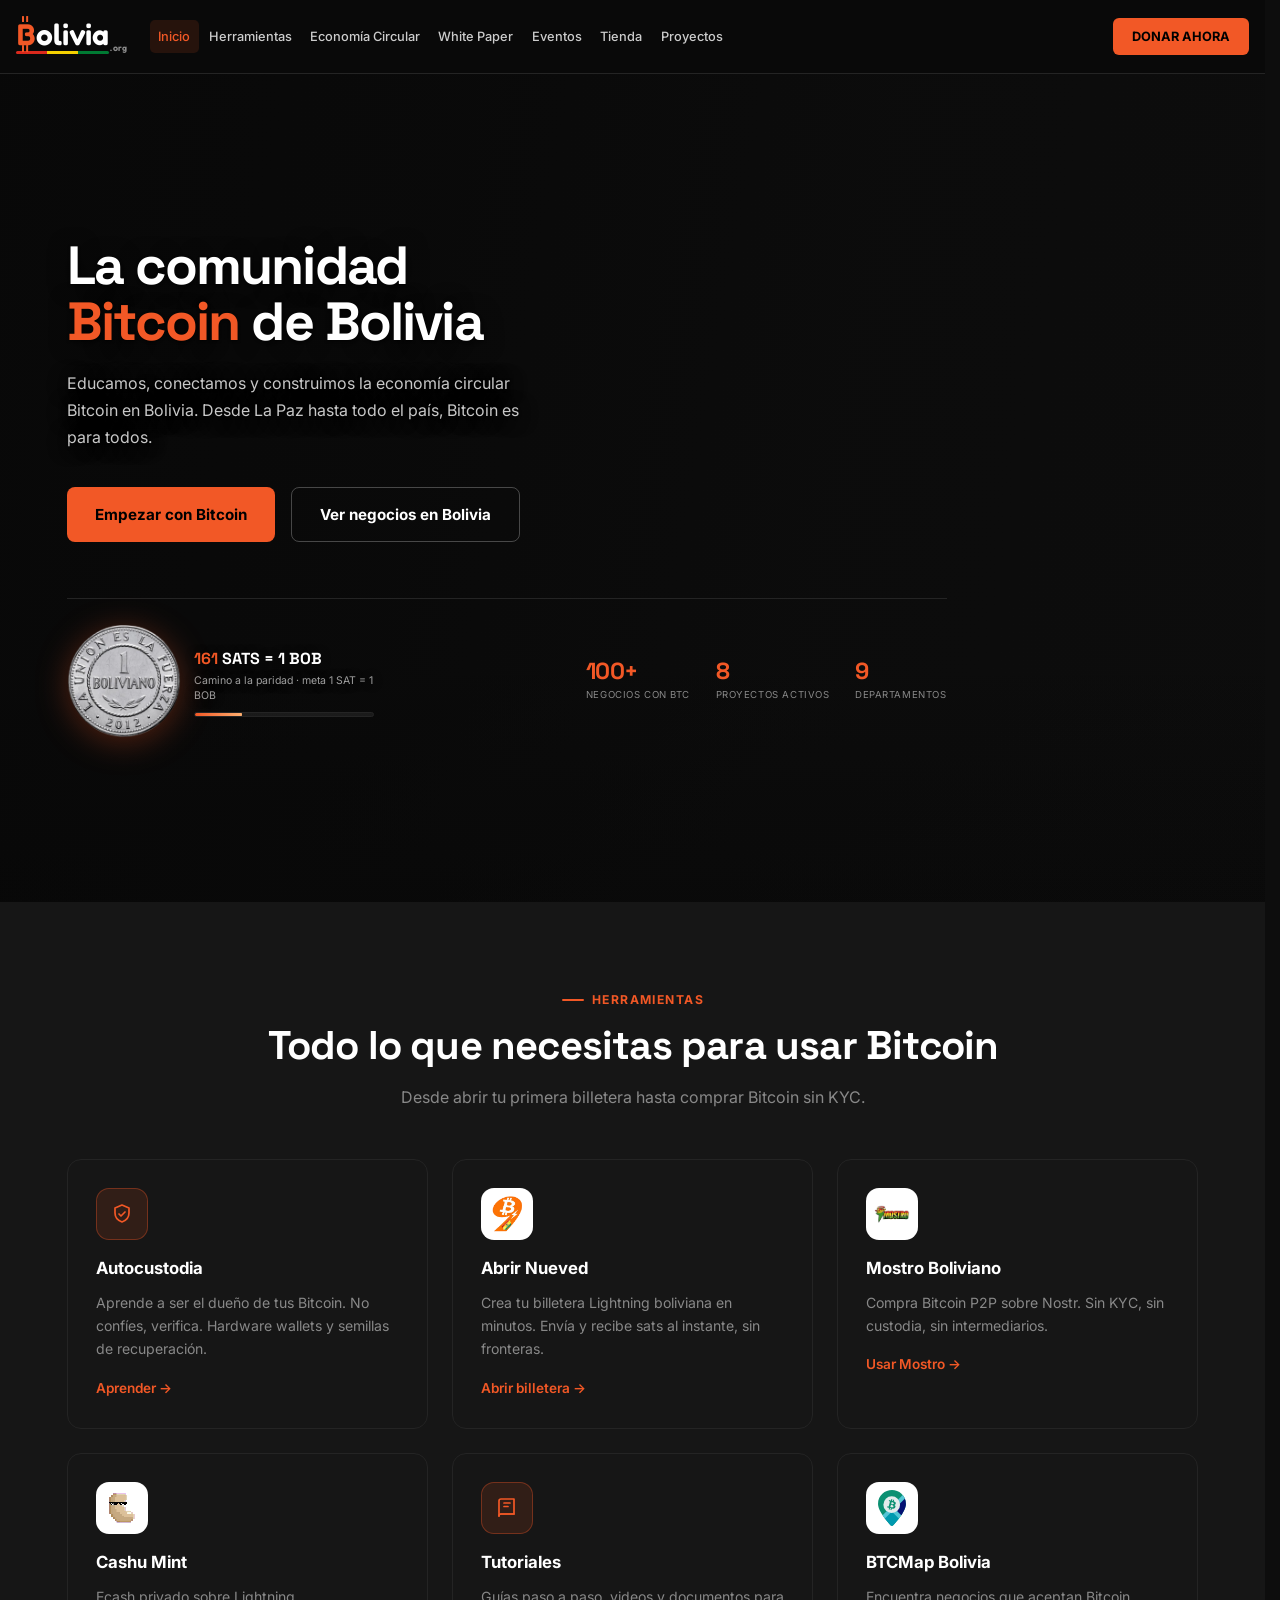
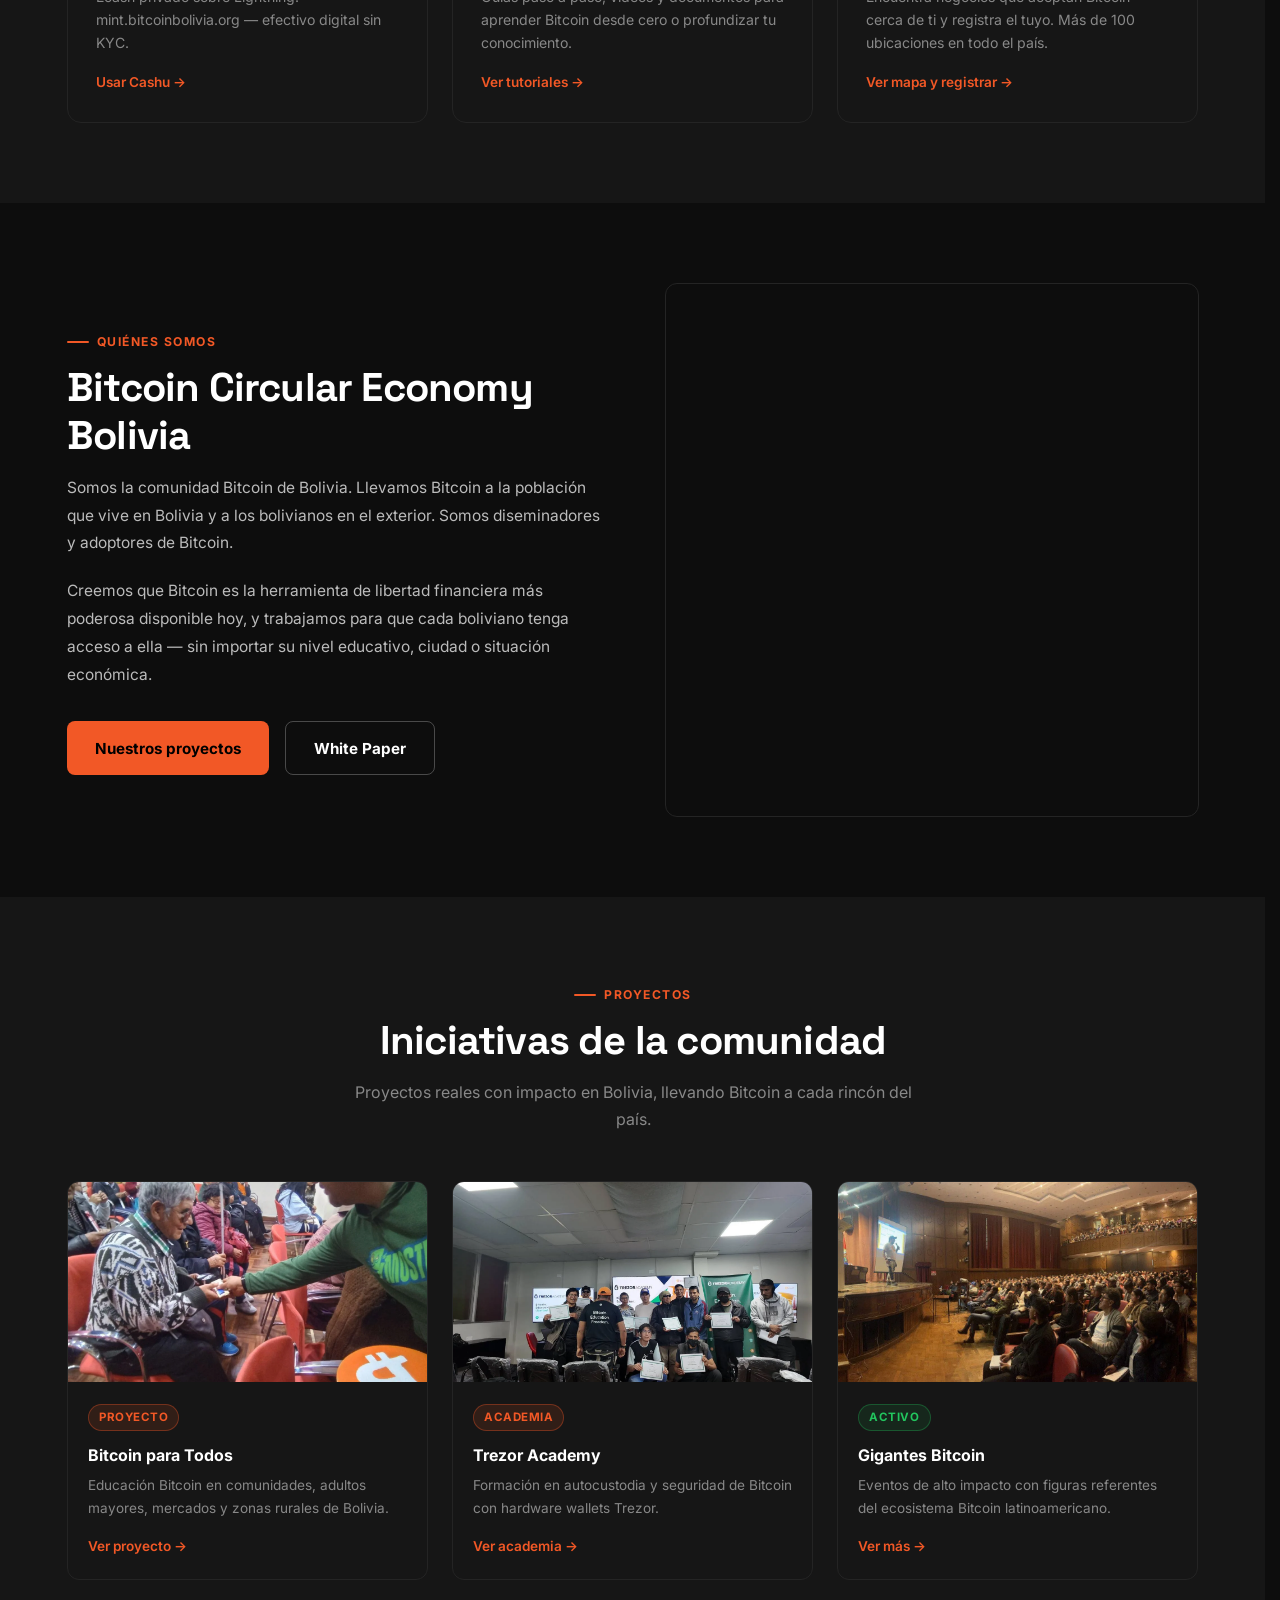
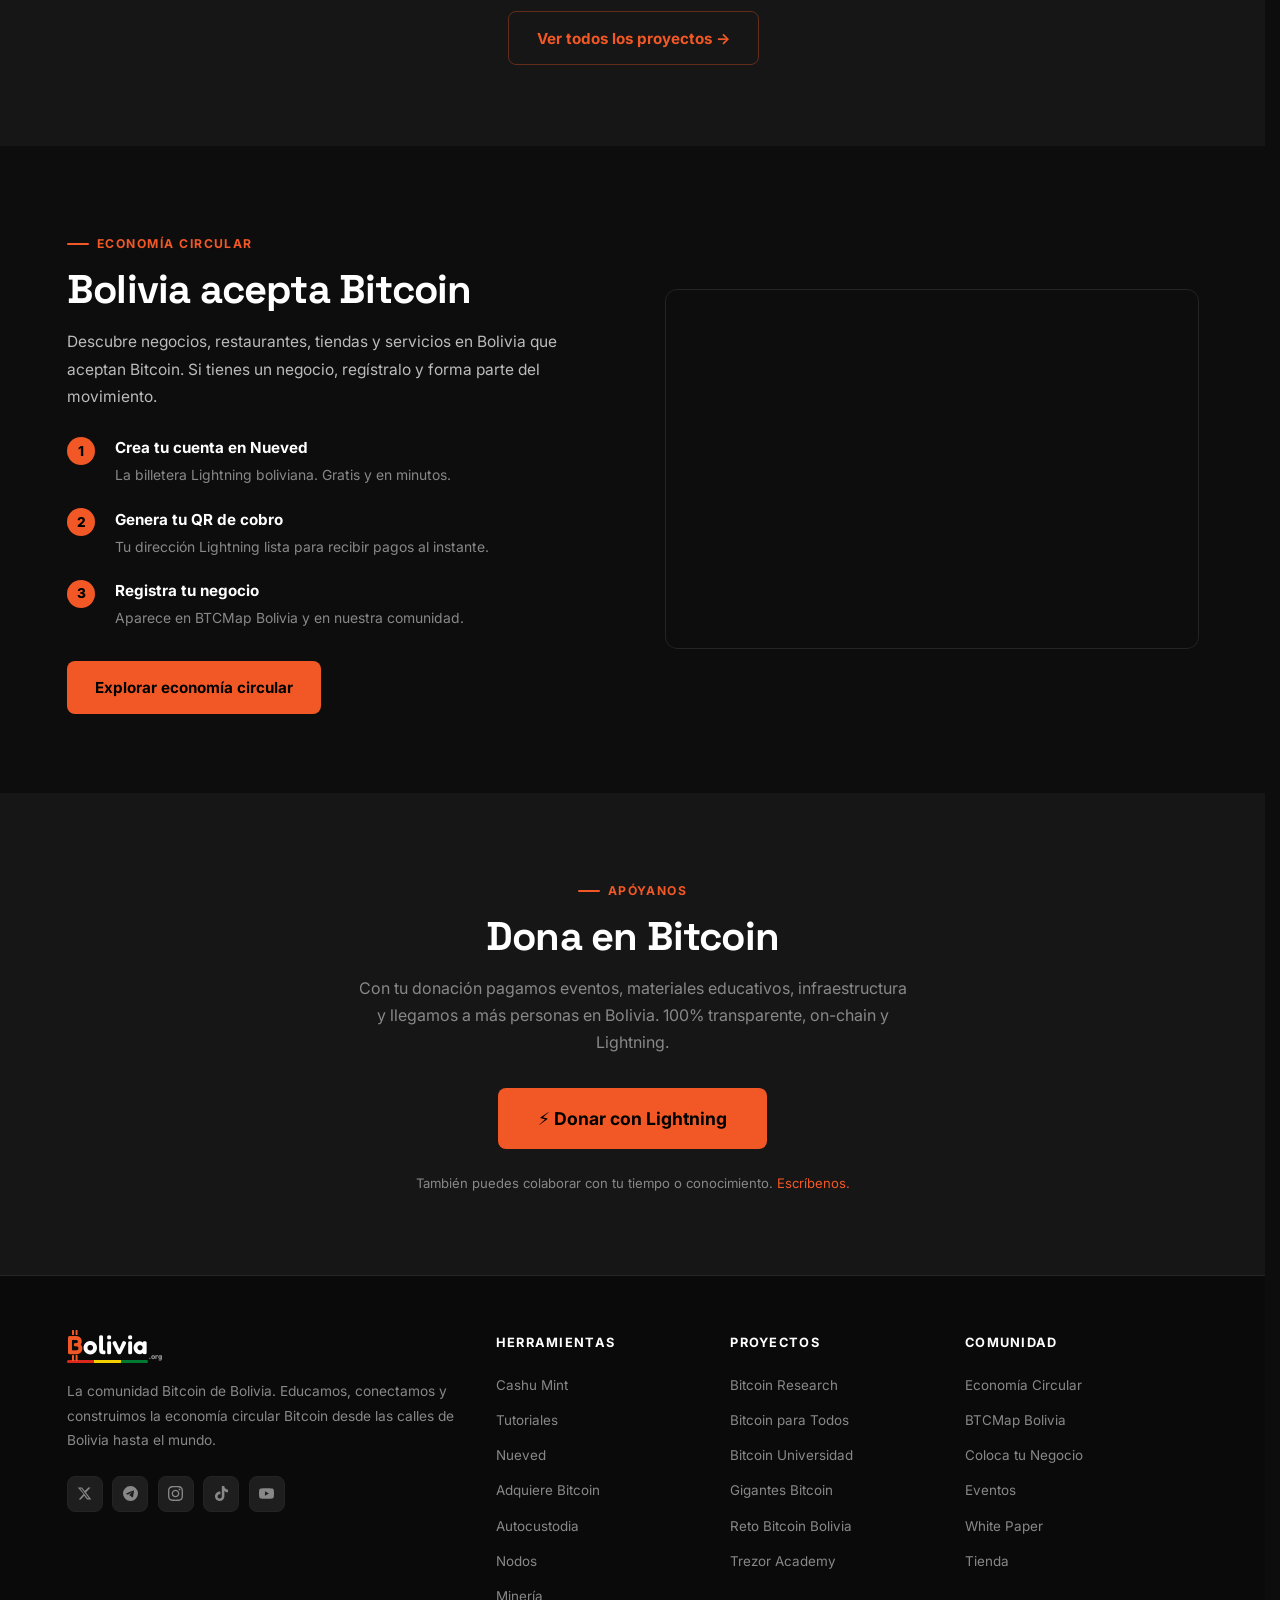
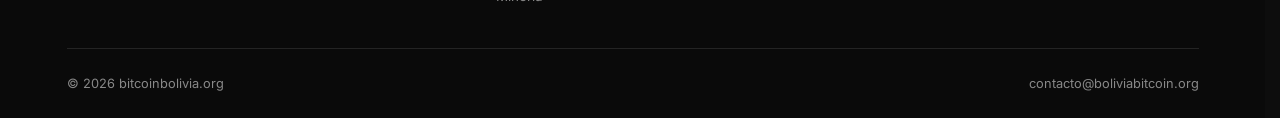
==== index.html @ efe8a717 "first commit" ====
<!DOCTYPE html>
<html lang="es">
<head>
  <meta charset="UTF-8">
  <meta name="viewport" content="width=device-width, initial-scale=1.0">
  <title>₿olivia.ORG — Bitcoin en Bolivia</title>
  <meta name="description" content="La comunidad Bitcoin de Bolivia. Educación, adopción y economía circular con Bitcoin en Bolivia.">
  <link rel="canonical" href="https://bitcoinbolivia.org/">

  <!-- Open Graph -->
  <meta property="og:type" content="website">
  <meta property="og:site_name" content="₿olivia.ORG">
  <meta property="og:locale" content="es_BO">
  <meta property="og:url" content="https://bitcoinbolivia.org/">
  <meta property="og:title" content="₿olivia.ORG — Bitcoin en Bolivia">
  <meta property="og:description" content="La comunidad Bitcoin de Bolivia. Educación, adopción y economía circular con Bitcoin en Bolivia.">
  <meta property="og:image" content="https://bitcoinbolivia.org/assets/img/og-image.png">
  <meta property="og:image:width" content="1200">
  <meta property="og:image:height" content="630">

  <!-- Twitter Card -->
  <meta name="twitter:card" content="summary_large_image">
  <meta name="twitter:site" content="@btcxbolivia">
  <meta name="twitter:title" content="₿olivia.ORG — Bitcoin en Bolivia">
  <meta name="twitter:description" content="La comunidad Bitcoin de Bolivia. Educación, adopción y economía circular con Bitcoin en Bolivia.">
  <meta name="twitter:image" content="https://bitcoinbolivia.org/assets/img/og-image.png">
  <link rel="icon" type="image/x-icon" href="favicon.ico">
  <link rel="icon" type="image/png" sizes="32x32" href="favicon-32.png">
  <link rel="apple-touch-icon" href="apple-touch-icon.png">
  <link rel="manifest" href="site.webmanifest">
  <meta name="theme-color" content="#F25826">
  <link rel="stylesheet" href="css/style.css">
  <link rel="stylesheet" href="css/enhance.css">

  <!-- Datos estructurados: Organización -->
  <script type="application/ld+json">
  {
    "@context": "https://schema.org",
    "@type": "Organization",
    "name": "Bolivia.ORG — Bitcoin Bolivia",
    "alternateName": "BtcxBolivia",
    "url": "https://bitcoinbolivia.org",
    "logo": "https://bitcoinbolivia.org/assets/img/logos/favicon-512.png",
    "description": "La comunidad Bitcoin de Bolivia. Educación, adopción y economía circular con Bitcoin en Bolivia.",
    "email": "contacto@boliviabitcoin.org",
    "areaServed": { "@type": "Country", "name": "Bolivia" },
    "sameAs": [
      "https://x.com/btcxbolivia",
      "https://t.me/btcxbolivia",
      "https://www.instagram.com/btcxbolivia",
      "https://www.tiktok.com/@btcxbolivia"
    ]
  }
  </script>
</head>
<body>

<!-- ── NAVBAR ─────────────────────────────────────────────────── -->
<nav class="navbar" id="navbar">
  <div class="nav-inner">
    <a href="index.html" class="nav-logo-link">
      <span class="wm dark nav-wm">
        <span class="word-stack">
          <span class="word"><span class="bm">B</span>olivia</span>
          <span class="flag-underline"></span>
        </span>
        <span class="org">.org</span>
      </span>
    </a>

    <button class="nav-toggle" id="navToggle" aria-label="Abrir menú">
      <span></span><span></span><span></span>
    </button>

    <ul class="nav-links" id="navLinks">
      <li><a href="index.html">Inicio</a></li>

      <li class="has-dropdown">
        <a href="herramientas.html">Herramientas</a>
        <ul class="dropdown-menu">
          <li><a href="herramientas.html#tutoriales">Tutoriales</a></li>
          <li><a href="herramientas.html#nueved">Nueved</a></li>
          <li class="group-label"><a href="herramientas.html#adquiere">Adquiere Bitcoin</a></li>
          <li class="sub-item"><a href="herramientas.html#lnp2pbot">Lnp2pbot</a></li>
          <li class="sub-item"><a href="herramientas.html#mostro">Mostro Boliviano</a></li>
          <li><a href="herramientas.html#cashu">Cashu Mint</a></li>
          <li class="divider-item"></li>
          <li><a href="herramientas.html#consultorias">Consultorías</a></li>
          <li><a href="herramientas.html#autocustodia">Autocustodia</a></li>
          <li><a href="herramientas.html#nodos">Nodos</a></li>
          <li><a href="herramientas.html#mineria">Minería</a></li>
        </ul>
      </li>

      <li class="has-dropdown">
        <a href="economia.html">Economía Circular</a>
        <ul class="dropdown-menu">
          <li><a href="economia.html#btcmap">BTCMap Bolivia</a></li>
          <li><a href="economia.html#registro">Coloca tu Negocio</a></li>
          <li><a href="economia.html#info">Mandar Ubicación</a></li>
          <li><a href="economia.html#qr">Crea tu QR</a></li>
          <li><a href="economia.html#acepto">Imprimir Acepto Bitcoin</a></li>
        </ul>
      </li>

      <li class="has-dropdown">
        <a href="whitepaper.html">White Paper</a>
        <ul class="dropdown-menu">
          <li><a href="whitepaper.html#bolivia">White Paper Bolivia.org</a></li>
          <li><a href="whitepaper.html#halving">White Paper 4to Halving</a></li>
        </ul>
      </li>

      <li><a href="eventos.html">Eventos</a></li>

      <li class="has-dropdown">
        <a href="tienda.html">Tienda</a>
        <ul class="dropdown-menu">
          <li><a href="tienda.html#btcpay">BTCPay Server</a></li>
          <li><a href="tienda.html#billeteras">Billeteras Frías</a></li>
          <li><a href="tienda.html#ropa">Ropa Bitcoin</a></li>
        </ul>
      </li>

      <li class="has-dropdown">
        <a href="proyectos.html">Proyectos</a>
        <ul class="dropdown-menu">
          <li><a href="proyectos.html#research">Bitcoin Research</a></li>
          <li><a href="proyectos.html#paratodos">Bitcoin para Todos</a></li>
          <li><a href="proyectos.html#universidad">Bitcoin Universidad</a></li>
          <li><a href="proyectos.html#gigantes">Gigantes Bitcoin</a></li>
          <li><a href="proyectos.html#reto">Reto Bitcoin Bolivia</a></li>
          <li class="divider-item"></li>
          <li><a href="proyectos.html#btcbolivia">Btcbolivia</a></li>
          <li><a href="proyectos.html#estudia">Estudia Bitcoin</a></li>
          <li><a href="proyectos.html#trezor">Trezor Academy</a></li>
        </ul>
      </li>
    </ul>

    <a href="#donar" class="btn-donar">DONAR AHORA</a>
  </div>
</nav>

<!-- ── HERO ───────────────────────────────────────────────────── -->
<section class="hero">
  <div class="hero-slides">
    <div class="hero-slide" style="background-image: url('assets/img/comunidad/photo_2026-06-04_03-18-21.webp')"></div>
    <div class="hero-slide" style="background-image: url('assets/img/comunidad/photo_2026-06-04_03-23-06.webp')"></div>
    <div class="hero-slide" style="background-image: url('assets/img/comunidad/photo_2026-06-04_03-23-09.webp')"></div>
  </div>
  <div class="hero-scrim"></div>

  <div class="hero-inner">
    <div class="hero-content">
      <h1 class="hero-title">
        La comunidad<br>
        <span class="accent">Bitcoin</span> de Bolivia
      </h1>
      <p class="hero-sub">
        Educamos, conectamos y construimos la economía circular Bitcoin
        en Bolivia. Desde La Paz hasta todo el país, Bitcoin es para todos.
      </p>
      <div class="hero-ctas">
        <a href="herramientas.html" class="btn btn-primary">Empezar con Bitcoin</a>
        <a href="economia.html#btcmap" class="btn btn-outline">Ver negocios en Bolivia</a>
      </div>
      <div class="hero-bottom">
        <!-- Paridad SAT/BOB — línea compacta -->
        <div class="parity-strip">
          <img loading="lazy" decoding="async" class="ps-coin" src="assets/img/boliviano-coin.webp" alt="1 Boliviano"
               onerror="this.style.display='none'">
          <div class="ps-body">
            <div class="ps-top">
              <span class="ps-num"><span class="val" data-yadio="bob-sat">161</span> SATS = 1 BOB</span>
              <span class="ps-meta">Camino a la paridad · meta 1 SAT = 1 BOB</span>
            </div>
            <div class="parity-track"><div class="parity-fill" id="parityFill"></div></div>
          </div>
        </div>

        <!-- Estadísticas -->
        <div class="hero-stats">
          <div class="stat">
            <span class="stat-num"><span data-countup="100" data-suffix="+">0</span></span>
            <span class="stat-label">Negocios con BTC</span>
          </div>
          <div class="stat">
            <span class="stat-num"><span data-countup="8">0</span></span>
            <span class="stat-label">Proyectos activos</span>
          </div>
          <div class="stat">
            <span class="stat-num"><span data-countup="9">0</span></span>
            <span class="stat-label">Departamentos</span>
          </div>
        </div>
      </div>
    </div>
  </div>
</section>

<!-- ── HERRAMIENTAS ───────────────────────────────────────────── -->
<section class="section section-alt">
  <div class="container">
    <div class="section-head centered reveal">
      <span class="section-eyebrow">Herramientas</span>
      <h2 class="section-title">Todo lo que necesitas para usar Bitcoin</h2>
      <p class="section-sub">Desde abrir tu primera billetera hasta comprar Bitcoin sin KYC.</p>
    </div>
    <div class="grid-auto">
      <div class="card reveal">
        <div class="icon-tile">
          <svg viewBox="0 0 24 24"><path d="M12 3l7 3v5c0 4.5-3 7.5-7 9-4-1.5-7-4.5-7-9V6l7-3z"/><path d="M9 12l2 2 4-4"/></svg>
        </div>
        <div class="card-title">Autocustodia</div>
        <div class="card-text">Aprende a ser el dueño de tus Bitcoin. No confíes, verifica. Hardware wallets y semillas de recuperación.</div>
        <a href="herramientas.html#autocustodia" class="card-link">Aprender →</a>
      </div>
      <div class="card reveal d1">
        <div class="logo-tile">
          <img loading="lazy" decoding="async" src="assets/img/logos/logonueved.webp" alt="Nueved">
        </div>
        <div class="card-title">Abrir Nueved</div>
        <div class="card-text">Crea tu billetera Lightning boliviana en minutos. Envía y recibe sats al instante, sin fronteras.</div>
        <a href="herramientas.html#nueved" class="card-link">Abrir billetera →</a>
      </div>
      <div class="card reveal d2">
        <div class="logo-tile">
          <img loading="lazy" decoding="async" src="assets/img/logos/mostroboliviano-removebg-preview.webp" alt="Mostro Bolivia">
        </div>
        <div class="card-title">Mostro Boliviano</div>
        <div class="card-text">Compra Bitcoin P2P sobre Nostr. Sin KYC, sin custodia, sin intermediarios.</div>
        <a href="herramientas.html#mostro" class="card-link">Usar Mostro →</a>
      </div>
      <div class="card reveal">
        <div class="logo-tile">
          <img loading="lazy" decoding="async" src="assets/img/logos/cashubtc-removebg.webp" alt="Cashu Mint Bolivia" style="image-rendering:pixelated;">
        </div>
        <div class="card-title">Cashu Mint</div>
        <div class="card-text">Ecash privado sobre Lightning. mint.bitcoinbolivia.org — efectivo digital sin KYC.</div>
        <a href="herramientas.html#cashu" class="card-link">Usar Cashu →</a>
      </div>
      <div class="card reveal d1">
        <div class="icon-tile">
          <svg viewBox="0 0 24 24"><path d="M4 5a2 2 0 0 1 2-2h13v15H6a2 2 0 0 0-2 2V5z"/><path d="M19 18H6a2 2 0 0 0-2 2"/><path d="M9 7h6M9 10.5h4"/></svg>
        </div>
        <div class="card-title">Tutoriales</div>
        <div class="card-text">Guías paso a paso, videos y documentos para aprender Bitcoin desde cero o profundizar tu conocimiento.</div>
        <a href="herramientas.html#tutoriales" class="card-link">Ver tutoriales →</a>
      </div>
      <div class="card reveal d2">
        <div class="logo-tile">
          <img loading="lazy" decoding="async" src="assets/img/logos/btcmap.svg" alt="BTCMap">
        </div>
        <div class="card-title">BTCMap Bolivia</div>
        <div class="card-text">Encuentra negocios que aceptan Bitcoin cerca de ti y registra el tuyo. Más de 100 ubicaciones en todo el país.</div>
        <a href="economia.html#btcmap" class="card-link">Ver mapa y registrar →</a>
      </div>
    </div>
  </div>
</section>

<!-- ── ABOUT ──────────────────────────────────────────────────── -->
<section class="section">
  <div class="container">
    <div class="grid-2" style="align-items:center; gap: 4rem;">
      <div class="reveal">
        <span class="section-eyebrow">Quiénes somos</span>
        <h2 class="section-title">Bitcoin Circular Economy Bolivia</h2>
        <p style="color:#bbb; line-height:1.8; margin-bottom:1.25rem; font-size:0.97rem;">
          Somos la comunidad Bitcoin de Bolivia. Llevamos Bitcoin a la población que vive en Bolivia
          y a los bolivianos en el exterior. Somos diseminadores y adoptores de Bitcoin.
        </p>
        <p style="color:#bbb; line-height:1.8; margin-bottom:2rem; font-size:0.97rem;">
          Creemos que Bitcoin es la herramienta de libertad financiera más poderosa disponible hoy,
          y trabajamos para que cada boliviano tenga acceso a ella — sin importar su nivel educativo,
          ciudad o situación económica.
        </p>
        <div style="display:flex; gap:1rem; flex-wrap:wrap;">
          <a href="proyectos.html" class="btn btn-primary">Nuestros proyectos</a>
          <a href="whitepaper.html" class="btn btn-outline">White Paper</a>
        </div>
      </div>
      <div class="reveal d1">
        <div class="photo-slider">
          <img loading="lazy" decoding="async" class="ps-img" src="assets/img/comunidad/photo_2026-06-04_03-21-05.webp"
               alt="El sabor del silencio — galletas artesanales acepta Bitcoin">
          <img loading="lazy" decoding="async" class="ps-img" src="assets/img/comunidad/photo_2026-06-04_03-22-11.webp"
               alt="Mujer boliviana leyendo La filosofía de Bitcoin">
          <img loading="lazy" decoding="async" class="ps-img" src="assets/img/comunidad/photo_2026-06-04_03-22-03.webp"
               alt="Vendedora ambulante de palomitas acepta Bitcoin">
          <img loading="lazy" decoding="async" class="ps-img" src="assets/img/comunidad/photo_2026-06-04_03-22-26.webp"
               alt="Estudiantes aprendiendo Bitcoin en feria">
          <img loading="lazy" decoding="async" class="ps-img" src="assets/img/comunidad/photo_2026-06-04_03-22-17.webp"
               alt="Stand Bitcoin Bolivia en expo — bandera boliviana">
        </div>
      </div>
    </div>
  </div>
</section>

<!-- ── PROYECTOS HIGHLIGHT ────────────────────────────────────── -->
<section class="section section-alt">
  <div class="container">
    <div class="section-head centered reveal">
      <span class="section-eyebrow">Proyectos</span>
      <h2 class="section-title">Iniciativas de la comunidad</h2>
      <p class="section-sub">Proyectos reales con impacto en Bolivia, llevando Bitcoin a cada rincón del país.</p>
    </div>
    <div class="grid-auto">
      <div class="img-card reveal">
        <img loading="lazy" decoding="async" src="assets/img/comunidad/photo_2026-06-04_03-20-46.webp" alt="Bitcoin para Todos">
        <div class="img-card-body">
          <span class="badge badge-orange" style="margin-bottom:0.65rem; display:inline-block;">Proyecto</span>
          <div class="img-card-title">Bitcoin para Todos</div>
          <div class="img-card-text">Educación Bitcoin en comunidades, adultos mayores, mercados y zonas rurales de Bolivia.</div>
          <a href="proyectos.html#paratodos" class="card-link mt-2">Ver proyecto →</a>
        </div>
      </div>
      <div class="img-card reveal d1">
        <img loading="lazy" decoding="async" src="assets/img/comunidad/photo_2026-06-04_03-18-12.webp" alt="Trezor Academy">
        <div class="img-card-body">
          <span class="badge badge-orange" style="margin-bottom:0.65rem; display:inline-block;">Academia</span>
          <div class="img-card-title">Trezor Academy</div>
          <div class="img-card-text">Formación en autocustodia y seguridad de Bitcoin con hardware wallets Trezor.</div>
          <a href="proyectos.html#trezor" class="card-link mt-2">Ver academia →</a>
        </div>
      </div>
      <div class="img-card reveal d2">
        <img loading="lazy" decoding="async" src="assets/img/comunidad/photo_2026-06-04_03-22-20.webp" alt="Presentaciones">
        <div class="img-card-body">
          <span class="badge badge-green" style="margin-bottom:0.65rem; display:inline-block;">Activo</span>
          <div class="img-card-title">Gigantes Bitcoin</div>
          <div class="img-card-text">Eventos de alto impacto con figuras referentes del ecosistema Bitcoin latinoamericano.</div>
          <a href="proyectos.html#gigantes" class="card-link mt-2">Ver más →</a>
        </div>
      </div>
    </div>
    <div class="text-center mt-4 reveal">
      <a href="proyectos.html" class="btn btn-orange-outline">Ver todos los proyectos →</a>
    </div>
  </div>
</section>

<!-- ── ECONOMÍA CIRCULAR PREVIEW ──────────────────────────────── -->
<section class="section">
  <div class="container">
    <div class="grid-2" style="align-items:center; gap:4rem;">
      <div class="reveal">
        <span class="section-eyebrow">Economía Circular</span>
        <h2 class="section-title">Bolivia acepta Bitcoin</h2>
        <p style="color:#bbb; line-height:1.8; margin-bottom:1.5rem; font-size:0.97rem;">
          Descubre negocios, restaurantes, tiendas y servicios en Bolivia que aceptan Bitcoin.
          Si tienes un negocio, regístralo y forma parte del movimiento.
        </p>
        <div class="steps mb-4">
          <div class="step">
            <div class="step-num">1</div>
            <div class="step-body">
              <div class="step-title">Crea tu cuenta en Nueved</div>
              <div class="step-text">La billetera Lightning boliviana. Gratis y en minutos.</div>
            </div>
          </div>
          <div class="step">
            <div class="step-num">2</div>
            <div class="step-body">
              <div class="step-title">Genera tu QR de cobro</div>
              <div class="step-text">Tu dirección Lightning lista para recibir pagos al instante.</div>
            </div>
          </div>
          <div class="step">
            <div class="step-num">3</div>
            <div class="step-body">
              <div class="step-title">Registra tu negocio</div>
              <div class="step-text">Aparece en BTCMap Bolivia y en nuestra comunidad.</div>
            </div>
          </div>
        </div>
        <a href="economia.html" class="btn btn-primary">Explorar economía circular</a>
      </div>
      <div class="map-wrap reveal d1" style="height:360px;">
        <iframe
          src="https://btcmap.org/map#6/-17.0/-65.0"
          title="BTCMap Bolivia"
          loading="lazy"
          allowfullscreen>
        </iframe>
      </div>
    </div>
  </div>
</section>

<!-- ── DONAR ──────────────────────────────────────────────────── -->
<section class="section section-alt" id="donar">
  <div class="container text-center">
    <span class="section-eyebrow" style="justify-content:center;">Apóyanos</span>
    <h2 class="section-title">Dona en Bitcoin</h2>
    <p class="section-sub" style="margin: 0 auto 2rem;">
      Con tu donación pagamos eventos, materiales educativos, infraestructura y llegamos a más personas en Bolivia.
      100% transparente, on-chain y Lightning.
    </p>
    <div style="display:flex; align-items:center; justify-content:center;">
      <a href="#" class="btn btn-primary" style="font-size:1.1rem; padding:1rem 2.5rem;">
        &#9889; Donar con Lightning
      </a>
    </div>
    <p class="text-muted mt-3" style="font-size:0.82rem;">También puedes colaborar con tu tiempo o conocimiento. <a href="#contacto">Escríbenos.</a></p>
  </div>
</section>

<!-- ── FOOTER ─────────────────────────────────────────────────── -->
<footer class="footer" id="contacto">
  <div class="container">
    <div class="footer-grid">
      <div>
        <span class="wm dark footer-wm">
          <span class="word-stack">
            <span class="word"><span class="bm">B</span>olivia</span>
            <span class="flag-underline"></span>
          </span>
          <span class="org">.org</span>
        </span>
        <p class="footer-desc">
          La comunidad Bitcoin de Bolivia. Educamos, conectamos y construimos la economía circular Bitcoin
          desde las calles de Bolivia hasta el mundo.
        </p>
        <div class="social-icons-row">
          <a href="https://x.com/btcxbolivia" class="soc-btn x-btn" title="X / Twitter" target="_blank" rel="noopener"><svg viewBox="0 0 24 24"><path d="M18.244 2.25h3.308l-7.227 8.26 8.502 11.24H16.17l-4.714-6.231-5.401 6.231H2.744l7.73-8.835L1.254 2.25H8.08l4.265 5.638 5.899-5.638zm-1.161 17.52h1.833L7.084 4.126H5.117z"/></svg></a>
          <a href="https://t.me/btcxbolivia" class="soc-btn tg-btn" title="Telegram" target="_blank" rel="noopener"><svg viewBox="0 0 24 24"><path d="M11.944 0A12 12 0 0 0 0 12a12 12 0 0 0 12 12 12 12 0 0 0 12-12A12 12 0 0 0 12 0a12 12 0 0 0-.056 0zm4.962 7.224c.1-.002.321.023.465.14a.506.506 0 0 1 .171.325c.016.093.036.306.02.472-.18 1.898-.962 6.502-1.36 8.627-.168.9-.499 1.201-.82 1.23-.696.065-1.225-.46-1.9-.902-1.056-.693-1.653-1.124-2.678-1.8-1.185-.78-.417-1.21.258-1.91.177-.184 3.247-2.977 3.307-3.23.007-.032.014-.15-.056-.212s-.174-.041-.249-.024c-.106.024-1.793 1.14-5.061 3.345-.48.33-.913.49-1.302.48-.428-.008-1.252-.241-1.865-.44-.752-.245-1.349-.374-1.297-.789.027-.216.325-.437.893-.663 3.498-1.524 5.83-2.529 6.998-3.014 3.332-1.386 4.025-1.627 4.476-1.635z"/></svg></a>
          <a href="https://www.instagram.com/btcxbolivia" class="soc-btn ig-btn" title="Instagram" target="_blank" rel="noopener"><svg viewBox="0 0 24 24"><path d="M12 2.163c3.204 0 3.584.012 4.85.07 3.252.148 4.771 1.691 4.919 4.919.058 1.265.069 1.645.069 4.849 0 3.205-.012 3.584-.069 4.849-.149 3.225-1.664 4.771-4.919 4.919-1.266.058-1.644.07-4.85.07-3.204 0-3.584-.012-4.849-.07-3.26-.149-4.771-1.699-4.919-4.92-.058-1.265-.07-1.644-.07-4.849 0-3.204.013-3.583.07-4.849.149-3.227 1.664-4.771 4.919-4.919 1.266-.057 1.645-.069 4.849-.069zm0-2.163c-3.259 0-3.667.014-4.947.072-4.358.2-6.78 2.618-6.98 6.98-.059 1.281-.073 1.689-.073 4.948 0 3.259.014 3.668.072 4.948.2 4.358 2.618 6.78 6.98 6.98 1.281.058 1.689.072 4.948.072 3.259 0 3.668-.014 4.948-.072 4.354-.2 6.782-2.618 6.979-6.98.059-1.28.073-1.689.073-4.948 0-3.259-.014-3.667-.072-4.947-.196-4.354-2.617-6.78-6.979-6.98-1.281-.059-1.69-.073-4.949-.073zm0 5.838c-3.403 0-6.162 2.759-6.162 6.162s2.759 6.163 6.162 6.163 6.162-2.759 6.162-6.163c0-3.403-2.759-6.162-6.162-6.162zm0 10.162c-2.209 0-4-1.79-4-4 0-2.209 1.791-4 4-4s4 1.791 4 4c0 2.21-1.791 4-4 4zm6.406-11.845c-.796 0-1.441.645-1.441 1.44s.645 1.44 1.441 1.44c.795 0 1.439-.645 1.439-1.44s-.644-1.44-1.439-1.44z"/></svg></a>
          <a href="https://www.tiktok.com/@btcxbolivia" class="soc-btn tt-btn" title="TikTok" target="_blank" rel="noopener"><svg viewBox="0 0 24 24"><path d="M12.525.02c1.31-.02 2.61-.01 3.91-.02.08 1.53.63 3.09 1.75 4.17 1.12 1.11 2.7 1.62 4.24 1.79v4.03c-1.44-.05-2.89-.35-4.2-.97-.57-.26-1.1-.59-1.62-.93-.01 2.92.01 5.84-.02 8.75-.08 1.4-.54 2.79-1.35 3.94-1.31 1.92-3.58 3.17-5.91 3.21-1.43.08-2.86-.31-4.08-1.03-2.02-1.19-3.44-3.37-3.65-5.71-.02-.5-.03-1-.01-1.49.18-1.9 1.12-3.72 2.58-4.96 1.66-1.44 3.98-2.13 6.15-1.72.02 1.48-.04 2.96-.04 4.44-.99-.32-2.15-.23-3.02.37-.63.41-1.11 1.04-1.36 1.75-.21.51-.15 1.07-.14 1.61.24 1.64 1.82 3.02 3.5 2.87 1.12-.01 2.19-.66 2.77-1.61.19-.33.4-.67.41-1.06.1-1.79.06-3.57.07-5.36.01-4.03-.01-8.05.02-12.07z"/></svg></a>
          <a href="#" class="soc-btn yt-btn" title="YouTube" target="_blank" rel="noopener"><svg viewBox="0 0 24 24"><path d="M23.498 6.186a3.016 3.016 0 0 0-2.122-2.136C19.505 3.545 12 3.545 12 3.545s-7.505 0-9.377.505A3.017 3.017 0 0 0 .502 6.186C0 8.07 0 12 0 12s0 3.93.502 5.814a3.016 3.016 0 0 0 2.122 2.136c1.871.505 9.376.505 9.376.505s7.505 0 9.377-.505a3.015 3.015 0 0 0 2.122-2.136C24 15.93 24 12 24 12s0-3.93-.502-5.814zM9.545 15.568V8.432L15.818 12l-6.273 3.568z"/></svg></a>
        </div>
      </div>

      <div>
        <div class="footer-col-title">Herramientas</div>
        <ul class="footer-links">
          <li><a href="herramientas.html#cashu">Cashu Mint</a></li>
          <li><a href="herramientas.html#tutoriales">Tutoriales</a></li>
          <li><a href="herramientas.html#nueved">Nueved</a></li>
          <li><a href="herramientas.html#adquiere">Adquiere Bitcoin</a></li>
          <li><a href="herramientas.html#autocustodia">Autocustodia</a></li>
          <li><a href="herramientas.html#nodos">Nodos</a></li>
          <li><a href="herramientas.html#mineria">Minería</a></li>
        </ul>
      </div>

      <div>
        <div class="footer-col-title">Proyectos</div>
        <ul class="footer-links">
          <li><a href="proyectos.html#research">Bitcoin Research</a></li>
          <li><a href="proyectos.html#paratodos">Bitcoin para Todos</a></li>
          <li><a href="proyectos.html#universidad">Bitcoin Universidad</a></li>
          <li><a href="proyectos.html#gigantes">Gigantes Bitcoin</a></li>
          <li><a href="proyectos.html#reto">Reto Bitcoin Bolivia</a></li>
          <li><a href="proyectos.html#trezor">Trezor Academy</a></li>
        </ul>
      </div>

      <div>
        <div class="footer-col-title">Comunidad</div>
        <ul class="footer-links">
          <li><a href="economia.html">Economía Circular</a></li>
          <li><a href="economia.html#btcmap">BTCMap Bolivia</a></li>
          <li><a href="economia.html#registro">Coloca tu Negocio</a></li>
          <li><a href="eventos.html">Eventos</a></li>
          <li><a href="whitepaper.html">White Paper</a></li>
          <li><a href="tienda.html">Tienda</a></li>
        </ul>
      </div>
    </div>

    <div class="footer-bottom">
      <div class="footer-copy">© 2026 bitcoinbolivia.org</div>
      <div class="footer-copy">contacto@boliviabitcoin.org</div>
    </div>
  </div>
</footer>

<script src="js/main.js"></script>
<script src="js/enhance.js"></script>
</body>
</html>
---- css/style.css ----
@import url('https://fonts.googleapis.com/css2?family=Inter:wght@400;500;600;700;800;900&display=swap');

*, *::before, *::after { box-sizing: border-box; margin: 0; padding: 0; }

:root {
  --orange: #F25826;
  --orange-hover: #d8461a;
  --orange-dim: rgba(242, 88, 38, 0.12);
  --orange-border: rgba(242, 88, 38, 0.35);
  --bg: #0d0d0d;
  --bg-nav: rgba(10, 10, 10, 0.97);
  --bg-card: #161616;
  --bg-card2: #1a1a1a;
  --text: #f0f0f0;
  --text-muted: #888;
  --border: #242424;
}

html {
  scroll-behavior: smooth;
  scrollbar-gutter: stable;   /* reserva el ancho de la barra siempre → sin saltos entre páginas */
  overflow-y: scroll;          /* fallback para navegadores sin scrollbar-gutter */
}

body {
  font-family: 'Inter', system-ui, -apple-system, sans-serif;
  background: var(--bg);
  color: var(--text);
  line-height: 1.65;
  font-size: 16px;
}

img { max-width: 100%; display: block; }

a { color: var(--orange); text-decoration: none; transition: color 0.2s; }
a:hover { color: var(--orange-hover); }

.container {
  max-width: 1180px;
  margin: 0 auto;
  padding: 0 1.5rem;
}

/* ─── NAVBAR ─────────────────────────────────────────── */
.navbar {
  position: sticky;
  top: 0;
  z-index: 500;
  background: var(--bg-nav);
  backdrop-filter: blur(14px);
  border-bottom: 1px solid var(--border);
  height: 74px;
}

.nav-inner {
  max-width: 1380px;
  margin: 0 auto;
  padding: 0 1rem;
  height: 100%;
  display: flex;
  align-items: center;
  gap: 0.2rem;
}

.nav-logo-link {
  display: flex;
  align-items: center;
  margin-right: 1.2rem;
  flex-shrink: 0;
  text-decoration: none;
}

.nav-logo-text {
  font-size: 1.35rem;
  font-weight: 900;
  color: #fff;
  letter-spacing: -0.03em;
  line-height: 1;
}

.nav-logo-text:hover { text-decoration: none; color: #fff; }

.nav-logo-img {
  height: 54px;
  width: auto;
  display: block;
  border-radius: 7px;
}

.btc-b { color: var(--orange); }

.org-tag {
  font-size: 0.5rem;
  font-weight: 700;
  background: #2a2a2a;
  color: #fff;
  padding: 0.15rem 0.4rem;
  border-radius: 4px;
  vertical-align: baseline;
  position: relative;
  top: 0.15em;
  margin-left: 0.15rem;
  letter-spacing: 0.03em;
}

.nav-links {
  display: flex;
  align-items: center;
  list-style: none;
  gap: 0.05rem;
  flex: 1;
}

.nav-links > li { position: relative; }

.nav-links > li > a {
  display: block;
  padding: 0.4rem 0.55rem;
  font-size: 0.8rem;
  font-weight: 500;
  color: #ccc;
  white-space: nowrap;
  border-radius: 5px;
  transition: background 0.15s, color 0.15s;
}

.nav-links > li > a:hover,
.nav-links > li.active > a {
  background: var(--orange-dim);
  color: var(--orange);
  text-decoration: none;
}

/* Dropdown */
.has-dropdown { position: relative; }

.dropdown-menu {
  opacity: 0;
  visibility: hidden;
  transform: translateY(6px);
  position: absolute;
  top: calc(100% + 8px);
  left: 0;
  background: #181818;
  border: 1px solid var(--border);
  border-radius: 10px;
  min-width: 230px;
  padding: 0.5rem 0;
  box-shadow: 0 12px 40px rgba(0,0,0,0.6);
  list-style: none;
  z-index: 600;
  /* grace period: tarda 0.3s en cerrarse al salir el mouse */
  transition: opacity 0.18s ease, visibility 0.18s ease, transform 0.18s ease;
  transition-delay: 0.3s;
}

/* puente invisible que cubre el hueco entre el botón y el menú */
.dropdown-menu::before {
  content: '';
  position: absolute;
  top: -10px;
  left: 0;
  right: 0;
  height: 10px;
}

.has-dropdown:hover .dropdown-menu {
  opacity: 1;
  visibility: visible;
  transform: translateY(0);
  transition-delay: 0s;
}

.dropdown-menu li a {
  display: block;
  padding: 0.5rem 1.1rem;
  font-size: 0.82rem;
  color: #bbb;
  white-space: nowrap;
  transition: background 0.12s, color 0.12s;
}

.dropdown-menu li a:hover {
  background: var(--orange-dim);
  color: var(--orange);
  text-decoration: none;
}

.dropdown-menu .divider-item {
  height: 1px;
  background: var(--border);
  margin: 0.4rem 0;
}

/* encabezado de grupo dentro del dropdown (no clickeable como grupo) */
.dropdown-menu .group-label > a {
  font-weight: 700;
  color: #fff;
}

/* sub-items indentados bajo un grupo */
.dropdown-menu .sub-item > a {
  padding-left: 2rem;
  font-size: 0.8rem;
  color: #999;
}
.dropdown-menu .sub-item > a::before {
  content: '└ ';
  color: var(--orange);
  opacity: 0.6;
}

/* Donar button */
.btn-donar {
  margin-left: auto;
  padding: 0.5rem 1.2rem;
  background: var(--orange);
  color: #000 !important;
  font-weight: 700;
  font-size: 0.8rem;
  border-radius: 6px;
  white-space: nowrap;
  flex-shrink: 0;
  transition: background 0.2s, transform 0.15s;
  text-decoration: none !important;
}

.btn-donar:hover {
  background: var(--orange-hover);
  color: #000 !important;
  transform: translateY(-1px);
}

/* Mobile toggle */
.nav-toggle {
  display: none;
  flex-direction: column;
  gap: 5px;
  background: none;
  border: 1px solid var(--border);
  padding: 0.45rem 0.6rem;
  border-radius: 6px;
  cursor: pointer;
  margin-left: auto;
}

.nav-toggle span {
  display: block;
  width: 20px;
  height: 2px;
  background: #ccc;
  transition: all 0.2s;
}

/* ─── HERO ─────────────────────────────────────────────── */
.hero {
  position: relative;
  min-height: 88vh;
  display: flex;
  align-items: center;
  overflow: hidden;
}

/* Slideshow */
.hero-slides {
  position: absolute;
  inset: 0;
  z-index: 0;
}

.hero-slide {
  position: absolute;
  inset: 0;
  background-size: cover;
  background-position: center 30%;
  opacity: 0;
  animation: heroFade 18s infinite;
}

.hero-slide:nth-child(1) { animation-delay: 0s; }
.hero-slide:nth-child(2) { animation-delay: 6s;  }
.hero-slide:nth-child(3) { animation-delay: 12s; }

.hero-slide::after {
  content: '';
  position: absolute;
  inset: 0;
  background: linear-gradient(110deg,
    rgba(13,13,13,0.93) 0%,
    rgba(13,13,13,0.82) 45%,
    rgba(13,13,13,0.42) 100%);
}

@keyframes heroFade {
  0%, 27%  { opacity: 1; }
  33%      { opacity: 0; }
  94%      { opacity: 0; }
  100%     { opacity: 1; }
}

/* hero two-column layout */
.hero-layout {
  position: relative;
  z-index: 1;
  width: 100%;
  max-width: 1180px;
  margin: 0 auto;
  padding: 5rem 1.5rem;
  display: flex;
  align-items: center;
  justify-content: space-between;
  gap: 2.5rem;
}

.hero-content {
  position: relative;
  z-index: 1;
  max-width: 620px;
  padding: 5rem 0 5rem 1.5rem;
  margin-left: max(1.5rem, calc((100vw - 1180px) / 2 + 1.5rem));
}

.hero-paridad {
  flex-shrink: 0;
  display: flex;
  flex-direction: column;
  align-items: center;
  gap: 0.6rem;
  text-align: center;
}

.hero-coin-img {
  width: 280px;
  height: 280px;
  object-fit: contain;
  filter: drop-shadow(0 6px 20px rgba(247,147,26,0.3));
}

.hero-sat-line {
  font-size: 1.9rem;
  font-weight: 900;
  color: #fff;
  white-space: nowrap;
  line-height: 1;
}

.hero-sat-line [data-yadio="bob-sat"] { color: var(--orange); }

.hero-progress-mini {
  font-size: 0.76rem;
  color: rgba(255,255,255,0.5);
  line-height: 1.65;
}

.hero-badge {
  display: inline-flex;
  align-items: center;
  gap: 0.4rem;
  background: var(--orange-dim);
  color: var(--orange);
  border: 1px solid var(--orange-border);
  padding: 0.3rem 0.85rem;
  border-radius: 20px;
  font-size: 0.78rem;
  font-weight: 600;
  letter-spacing: 0.06em;
  text-transform: uppercase;
  margin-bottom: 1.5rem;
}

.hero-title {
  font-size: clamp(2.2rem, 5.5vw, 4rem);
  font-weight: 900;
  line-height: 1.04;
  color: #fff;
  margin-bottom: 1.25rem;
}

.hero-title .accent { color: var(--orange); }

.hero-sub {
  font-size: 1.05rem;
  color: #bbb;
  margin-bottom: 2.25rem;
  max-width: 480px;
  line-height: 1.7;
}

.hero-ctas {
  display: flex;
  gap: 1rem;
  flex-wrap: wrap;
  margin-bottom: 3.5rem;
}

.hero-stats {
  display: flex;
  gap: 2.5rem;
  flex-wrap: wrap;
  padding-top: 2rem;
  border-top: 1px solid var(--border);
}

.stat-num {
  font-size: 2rem;
  font-weight: 900;
  color: var(--orange);
  line-height: 1;
}

.stat-label {
  font-size: 0.75rem;
  color: var(--text-muted);
  text-transform: uppercase;
  letter-spacing: 0.06em;
  margin-top: 0.25rem;
}

/* ─── BUTTONS ───────────────────────────────────────────── */
.btn {
  display: inline-flex;
  align-items: center;
  gap: 0.5rem;
  padding: 0.85rem 1.75rem;
  border-radius: 8px;
  font-weight: 700;
  font-size: 0.95rem;
  cursor: pointer;
  border: none;
  transition: all 0.2s;
  text-decoration: none !important;
}

.btn-primary {
  background: var(--orange);
  color: #000 !important;
}

.btn-primary:hover {
  background: var(--orange-hover);
  color: #000 !important;
  transform: translateY(-2px);
}

.btn-outline {
  background: transparent;
  color: #fff !important;
  border: 1px solid rgba(255,255,255,0.25);
}

.btn-outline:hover {
  border-color: var(--orange);
  color: var(--orange) !important;
  background: var(--orange-dim);
}

.btn-orange-outline {
  background: transparent;
  color: var(--orange) !important;
  border: 1px solid var(--orange-border);
}

.btn-orange-outline:hover {
  background: var(--orange-dim);
  color: var(--orange) !important;
}

.btn-sm {
  padding: 0.55rem 1.1rem;
  font-size: 0.82rem;
}

/* ─── SECTIONS ──────────────────────────────────────────── */
.section { padding: 5rem 0; }
.section-alt { background: var(--bg-card); }

.section-head {
  margin-bottom: 3rem;
}

.section-head.centered { text-align: center; }
.section-head.centered .section-sub { margin: 0 auto; }

.section-eyebrow {
  display: inline-block;
  color: var(--orange);
  font-size: 0.76rem;
  font-weight: 700;
  letter-spacing: 0.12em;
  text-transform: uppercase;
  margin-bottom: 0.75rem;
}

.section-title {
  font-size: clamp(1.6rem, 3.5vw, 2.5rem);
  font-weight: 800;
  color: #fff;
  line-height: 1.2;
  margin-bottom: 0.85rem;
}

.section-sub {
  font-size: 1rem;
  color: var(--text-muted);
  max-width: 560px;
  line-height: 1.7;
}

/* ─── GRID LAYOUTS ──────────────────────────────────────── */
.grid-2 { display: grid; grid-template-columns: 1fr 1fr; gap: 2rem; }
.grid-3 { display: grid; grid-template-columns: repeat(3, 1fr); gap: 1.5rem; }
.grid-4 { display: grid; grid-template-columns: repeat(4, 1fr); gap: 1.25rem; }
.grid-auto { display: grid; grid-template-columns: repeat(auto-fit, minmax(280px, 1fr)); gap: 1.5rem; }
.grid-auto-sm { display: grid; grid-template-columns: repeat(auto-fit, minmax(220px, 1fr)); gap: 1.25rem; }

/* ─── CARDS ─────────────────────────────────────────────── */
.card {
  background: var(--bg-card);
  border: 1px solid var(--border);
  border-radius: 12px;
  padding: 1.75rem;
  transition: border-color 0.2s, transform 0.2s;
}

.card:hover {
  border-color: var(--orange-border);
  transform: translateY(-3px);
}

.card-icon { font-size: 2.2rem; margin-bottom: 1rem; }
.card-title { font-size: 1.05rem; font-weight: 700; color: #fff; margin-bottom: 0.5rem; }
.card-text { font-size: 0.88rem; color: var(--text-muted); line-height: 1.65; }
.card-link { display: inline-block; margin-top: 1rem; font-size: 0.85rem; font-weight: 600; }

.img-card {
  background: var(--bg-card);
  border: 1px solid var(--border);
  border-radius: 12px;
  overflow: hidden;
  transition: border-color 0.2s, transform 0.2s;
}

.img-card:hover { border-color: var(--orange-border); transform: translateY(-3px); }

.img-card img { width: 100%; height: 200px; object-fit: cover; }
.img-card-body { padding: 1.25rem; }
.img-card-title { font-size: 1rem; font-weight: 700; color: #fff; margin-bottom: 0.4rem; }
.img-card-text { font-size: 0.85rem; color: var(--text-muted); }

/* ─── TOOL SECTIONS ─────────────────────────────────────── */
.tool-block {
  scroll-margin-top: 80px;
  padding: 4rem 0;
  border-bottom: 1px solid var(--border);
}

.tool-block:last-child { border-bottom: none; }

.tool-layout {
  display: grid;
  grid-template-columns: 1fr 1fr;
  gap: 3rem;
  align-items: center;
}

.tool-layout.reverse { direction: rtl; }
.tool-layout.reverse > * { direction: ltr; }

.tool-text h3 {
  font-size: 1.7rem;
  font-weight: 800;
  color: #fff;
  margin-bottom: 1rem;
}

.tool-text p { color: #bbb; margin-bottom: 1.25rem; font-size: 0.95rem; line-height: 1.7; }

.tool-visual {
  border-radius: 12px;
  overflow: hidden;
  border: 1px solid var(--border);
}

.tool-visual img { width: 100%; height: 260px; object-fit: cover; }

.placeholder-visual {
  background: var(--bg-card2);
  border: 1px dashed var(--border);
  border-radius: 12px;
  height: 220px;
  display: flex;
  flex-direction: column;
  align-items: center;
  justify-content: center;
  gap: 0.75rem;
  color: var(--text-muted);
  font-size: 0.88rem;
}

.placeholder-visual .ph-icon { font-size: 2.5rem; opacity: 0.5; }

/* ─── FORM ──────────────────────────────────────────────── */
.form-group { margin-bottom: 1.1rem; }

label {
  display: block;
  font-size: 0.82rem;
  font-weight: 600;
  color: #bbb;
  margin-bottom: 0.4rem;
}

input, textarea, select {
  width: 100%;
  padding: 0.72rem 1rem;
  background: var(--bg-card2);
  border: 1px solid var(--border);
  border-radius: 8px;
  color: var(--text);
  font-family: inherit;
  font-size: 0.9rem;
  transition: border-color 0.2s;
}

input:focus, textarea:focus, select:focus {
  outline: none;
  border-color: var(--orange);
}

textarea { resize: vertical; min-height: 90px; }
select option { background: #1a1a1a; }

.form-row { display: grid; grid-template-columns: 1fr 1fr; gap: 1rem; }

/* ─── MAP ───────────────────────────────────────────────── */
.map-wrap {
  border-radius: 12px;
  overflow: hidden;
  border: 1px solid var(--border);
  height: 480px;
}

.map-wrap iframe { width: 100%; height: 100%; border: none; }

/* ─── EVENTS ────────────────────────────────────────────── */
.event-card {
  background: var(--bg-card);
  border: 1px solid var(--border);
  border-radius: 12px;
  padding: 1.5rem;
  display: flex;
  gap: 1.5rem;
  align-items: flex-start;
  transition: border-color 0.2s;
}

.event-card:hover { border-color: var(--orange-border); }

.event-date-box {
  background: var(--orange-dim);
  border: 1px solid var(--orange-border);
  border-radius: 8px;
  padding: 0.75rem 1rem;
  text-align: center;
  flex-shrink: 0;
  min-width: 56px;
}

.event-day { font-size: 1.6rem; font-weight: 900; color: var(--orange); line-height: 1; }
.event-month { font-size: 0.65rem; font-weight: 700; color: var(--orange); text-transform: uppercase; letter-spacing: 0.08em; }

.event-body {}
.event-title { font-size: 1.05rem; font-weight: 700; color: #fff; margin-bottom: 0.3rem; }
.event-info { font-size: 0.85rem; color: var(--text-muted); line-height: 1.6; }
.event-tag { display: inline-block; margin-top: 0.5rem; }

/* ─── PROJECT CARDS ─────────────────────────────────────── */
.project-card {
  background: var(--bg-card);
  border: 1px solid var(--border);
  border-radius: 12px;
  overflow: hidden;
  transition: border-color 0.2s, transform 0.2s;
}

.project-card:hover { border-color: var(--orange-border); transform: translateY(-3px); }

.project-card img { width: 100%; height: 200px; object-fit: cover; }
.project-body { padding: 1.4rem; }
.project-title { font-size: 1.05rem; font-weight: 700; color: #fff; margin-bottom: 0.4rem; }
.project-text { font-size: 0.85rem; color: var(--text-muted); margin-bottom: 1rem; line-height: 1.6; }

/* ─── BADGES / TAGS ─────────────────────────────────────── */
.badge {
  display: inline-block;
  padding: 0.2rem 0.65rem;
  border-radius: 20px;
  font-size: 0.72rem;
  font-weight: 700;
  letter-spacing: 0.04em;
  text-transform: uppercase;
}

.badge-orange { background: var(--orange-dim); color: var(--orange); border: 1px solid var(--orange-border); }
.badge-green { background: rgba(34,197,94,0.1); color: #22c55e; border: 1px solid rgba(34,197,94,0.3); }
.badge-gray { background: rgba(255,255,255,0.06); color: #999; border: 1px solid var(--border); }

/* ─── SAT BAR ───────────────────────────────────────────── */
.sat-ticker {
  background: linear-gradient(135deg, #1a1205 0%, #1a1a1a 100%);
  border: 1px solid var(--orange-border);
  border-radius: 12px;
  padding: 1.5rem 2rem;
  display: flex;
  align-items: center;
  justify-content: space-around;
  flex-wrap: wrap;
  gap: 1.5rem;
}

.sat-item { text-align: center; }
.sat-val { font-size: 1.5rem; font-weight: 900; color: var(--orange); }
.sat-label { font-size: 0.72rem; color: var(--text-muted); text-transform: uppercase; letter-spacing: 0.07em; margin-top: 0.2rem; }
.sat-divider { width: 1px; height: 40px; background: var(--border); }

/* ─── SOCIAL BAR ────────────────────────────────────────── */
.social-strip {
  background: var(--bg-card);
  border-top: 1px solid var(--border);
  border-bottom: 1px solid var(--border);
  padding: 1.1rem 0;
}

.social-inner {
  display: flex;
  align-items: center;
  gap: 1.25rem;
  flex-wrap: wrap;
}

.social-label { font-size: 0.82rem; font-weight: 600; color: var(--text-muted); }

.social-links { display: flex; gap: 0.6rem; flex-wrap: wrap; }

.social-pill {
  display: inline-flex;
  align-items: center;
  gap: 0.35rem;
  padding: 0.35rem 0.85rem;
  background: var(--bg);
  border: 1px solid var(--border);
  border-radius: 20px;
  font-size: 0.8rem;
  font-weight: 500;
  color: #bbb;
  transition: border-color 0.2s, color 0.2s;
}

.social-pill:hover { border-color: var(--orange); color: var(--orange); text-decoration: none; }

/* ─── PAGE HEADER ───────────────────────────────────────── */
.page-hero {
  padding: 4rem 0 3rem;
  border-bottom: 1px solid var(--border);
  position: relative;
  overflow: hidden;
}

.page-hero::before {
  content: '';
  position: absolute;
  top: -60px;
  right: -60px;
  width: 350px;
  height: 350px;
  background: radial-gradient(circle, var(--orange-dim) 0%, transparent 70%);
  pointer-events: none;
}

.page-eyebrow { font-size: 0.78rem; font-weight: 700; color: var(--orange); letter-spacing: 0.1em; text-transform: uppercase; margin-bottom: 0.75rem; }
.page-title { font-size: clamp(2rem, 4.5vw, 3.2rem); font-weight: 900; color: #fff; margin-bottom: 0.85rem; }
.page-subtitle { font-size: 1rem; color: var(--text-muted); max-width: 580px; line-height: 1.7; }

/* ─── INFO BOX ──────────────────────────────────────────── */
.info-box {
  background: var(--bg-card2);
  border: 1px solid var(--border);
  border-left: 3px solid var(--orange);
  border-radius: 0 8px 8px 0;
  padding: 1.25rem 1.5rem;
  font-size: 0.9rem;
  color: #bbb;
  line-height: 1.7;
}

.info-box strong { color: var(--orange); }

/* ─── STEPS ─────────────────────────────────────────────── */
.steps { display: flex; flex-direction: column; gap: 1.25rem; }

.step {
  display: flex;
  gap: 1.25rem;
  align-items: flex-start;
}

.step-num {
  background: var(--orange);
  color: #000;
  font-weight: 800;
  font-size: 0.85rem;
  width: 28px;
  height: 28px;
  border-radius: 50%;
  display: flex;
  align-items: center;
  justify-content: center;
  flex-shrink: 0;
  margin-top: 0.1rem;
}

.step-body { flex: 1; }
.step-title { font-weight: 700; color: #fff; margin-bottom: 0.25rem; font-size: 0.95rem; }
.step-text { font-size: 0.87rem; color: var(--text-muted); line-height: 1.6; }

/* ─── HR ────────────────────────────────────────────────── */
hr.divider {
  border: none;
  border-top: 1px solid var(--border);
  margin: 3rem 0;
}

/* ─── SOCIAL ICON BUTTONS ───────────────────────────────── */
.social-icons-row {
  display: flex;
  gap: 0.6rem;
  flex-wrap: wrap;
  margin-top: 0.75rem;
}

.soc-btn {
  display: inline-flex;
  align-items: center;
  justify-content: center;
  width: 36px;
  height: 36px;
  border-radius: 8px;
  background: #1e1e1e;
  border: 1px solid var(--border);
  color: #888;
  transition: all 0.18s;
  flex-shrink: 0;
  text-decoration: none !important;
}

.soc-btn svg {
  width: 15px;
  height: 15px;
  fill: currentColor;
  display: block;
}

.soc-btn:hover { transform: translateY(-2px); }

.x-btn:hover  { background: #000;    border-color: #fff;    color: #fff; }
.tg-btn:hover { background: #0088cc; border-color: #0088cc; color: #fff; }
.ig-btn:hover { background: #c13584; border-color: #c13584; color: #fff; }
.tt-btn:hover { background: #010101; border-color: #ff0050; color: #ff0050; }
.yt-btn:hover { background: #ff0000; border-color: #ff0000; color: #fff; }

/* ─── FOOTER ────────────────────────────────────────────── */
.footer {
  background: #0a0a0a;
  border-top: 1px solid var(--border);
  padding: 3.5rem 0 1.5rem;
}

.footer-grid {
  display: grid;
  grid-template-columns: 2fr 1fr 1fr 1.2fr;
  gap: 2.5rem;
  margin-bottom: 2.5rem;
}

.footer-brand-name {
  font-size: 1.4rem;
  font-weight: 900;
  color: #fff;
  margin-bottom: 1rem;
}

.footer-desc {
  font-size: 0.86rem;
  color: var(--text-muted);
  line-height: 1.75;
  margin-bottom: 1.5rem;
}

.footer-col-title {
  font-size: 0.8rem;
  font-weight: 700;
  text-transform: uppercase;
  letter-spacing: 0.1em;
  color: #fff;
  margin-bottom: 1.1rem;
}

.footer-links { list-style: none; display: flex; flex-direction: column; gap: 0.55rem; }

.footer-links a { font-size: 0.84rem; color: var(--text-muted); transition: color 0.2s; }
.footer-links a:hover { color: var(--orange); text-decoration: none; }

.footer-bottom {
  border-top: 1px solid var(--border);
  padding-top: 1.5rem;
  display: flex;
  align-items: center;
  justify-content: space-between;
  flex-wrap: wrap;
  gap: 1rem;
}

.footer-copy { font-size: 0.8rem; color: var(--text-muted); }

/* ─── PHOTO SLIDER (about) ─────────────────────────────── */
.photo-slider {
  position: relative;
  width: 100%;
  aspect-ratio: 1 / 1;
  min-height: 460px;
  border-radius: 12px;
  border: 1px solid var(--border);
  overflow: hidden;
}

.photo-slider .ps-img {
  position: absolute;
  inset: 0;
  width: 100%;
  height: 100%;
  object-fit: cover;
  opacity: 0;
  animation: psFade 25s infinite;
}

.photo-slider .ps-img:nth-child(1) { animation-delay: 0s;  }
.photo-slider .ps-img:nth-child(2) { animation-delay: 5s;  }
.photo-slider .ps-img:nth-child(3) { animation-delay: 10s; }
.photo-slider .ps-img:nth-child(4) { animation-delay: 15s; }
.photo-slider .ps-img:nth-child(5) { animation-delay: 20s; }

@keyframes psFade {
  0%   { opacity: 0; }
  3%   { opacity: 1; }
  18%  { opacity: 1; }
  21%  { opacity: 0; }
  100% { opacity: 0; }
}

/* ─── PROOF OF WORK GALLERY ────────────────────────────── */
.pow-grid {
  display: grid;
  grid-template-columns: repeat(auto-fill, minmax(250px, 1fr));
  gap: 0.7rem;
}

.pow-grid img {
  width: 100%;
  height: 240px;
  object-fit: cover;
  border-radius: 10px;
  border: 1px solid var(--border);
  transition: transform 0.2s, border-color 0.2s;
  display: block;
}

.pow-grid img:hover {
  transform: scale(1.025);
  border-color: var(--orange-border);
}

.pow-grid img.tall {
  height: 320px;
}

.pow-section-label {
  display: flex;
  align-items: center;
  gap: 0.75rem;
  margin: 2.5rem 0 1rem;
  font-size: 1rem;
  font-weight: 700;
  color: #fff;
}

.pow-section-label::after {
  content: '';
  flex: 1;
  height: 1px;
  background: var(--border);
}

/* ─── UTILITIES ─────────────────────────────────────────── */
.text-orange { color: var(--orange); }
.text-muted { color: var(--text-muted); }
.text-center { text-align: center; }
.mt-2 { margin-top: 1rem; }
.mt-3 { margin-top: 1.5rem; }
.mt-4 { margin-top: 2rem; }
.mb-2 { margin-bottom: 1rem; }
.mb-3 { margin-bottom: 1.5rem; }
.mb-4 { margin-bottom: 2rem; }
.flex-center { display: flex; align-items: center; justify-content: center; }
.gap-1 { gap: 0.5rem; }
.gap-2 { gap: 1rem; }
.fw-700 { font-weight: 700; }

/* ─── RESPONSIVE ────────────────────────────────────────── */
@media (max-width: 1100px) {
  .grid-4 { grid-template-columns: repeat(2, 1fr); }
  .footer-grid { grid-template-columns: 1fr 1fr; }
}

@media (max-width: 900px) {
  .nav-links { display: none; }
  .nav-links.open {
    display: flex;
    flex-direction: column;
    position: absolute;
    top: 74px;
    left: 0;
    right: 0;
    background: #111;
    padding: 0.75rem 0;
    gap: 0;
    border-bottom: 1px solid var(--border);
    max-height: calc(100vh - 74px);
    overflow-y: auto;
  }
  .nav-links.open > li > a { padding: 0.8rem 1.25rem; font-size: 0.92rem; border-radius: 0; }
  .has-dropdown .dropdown-menu { position: static; display: none; background: #0d0d0d; border: none; border-radius: 0; padding: 0; box-shadow: none; }
  .has-dropdown.open .dropdown-menu { display: block; }
  .dropdown-menu li a { padding: 0.6rem 2rem; font-size: 0.85rem; }
  .nav-toggle { display: flex; }
  .btn-donar { display: none; }
  .tool-layout { grid-template-columns: 1fr; }
  .tool-layout.reverse { direction: ltr; }
  .grid-3 { grid-template-columns: 1fr 1fr; }
  .form-row { grid-template-columns: 1fr; }
}

@media (max-width: 640px) {
  .grid-2, .grid-3, .grid-4 { grid-template-columns: 1fr; }
  .grid-auto { grid-template-columns: 1fr; }
  .footer-grid { grid-template-columns: 1fr; }
  .hero-stats { gap: 1.5rem; }
  .hero-ctas { flex-direction: column; }
  .sat-ticker { flex-direction: column; gap: 1rem; }
  .sat-divider { width: 60px; height: 1px; }
  .event-card { flex-direction: column; gap: 1rem; }
  .page-title { font-size: 2rem; }
}
---- css/enhance.css ----
/* ════════════════════════════════════════════════════════════════
   enhance.css — capa de rediseño sobre style.css
   Mejoras: tipografía display, hero legible, parity band señorial,
   iconos consistentes, micro-interacciones. Marca intacta (naranja BTC).
   ════════════════════════════════════════════════════════════════ */

@import url('https://fonts.googleapis.com/css2?family=Fredoka:wght@500;600;700&family=Space+Grotesk:wght@500;600;700&display=swap');

:root {
  --display: 'Space Grotesk', 'Inter', system-ui, sans-serif;
  --green: #2ec27e;          /* guiño bandera / "meta" paridad, uso puntual */
  --green-dim: rgba(46, 194, 126, 0.12);
  --bg-glass: rgba(14, 14, 14, 0.92);
}

/* ─── TIPOGRAFÍA DISPLAY EN TITULARES ─────────────────────── */
.hero-title,
.section-title,
.page-title,
.stat-num,
.parity-big,
.tool-text h3 {
  font-family: var(--display);
  letter-spacing: -0.02em;
}

.hero-title { letter-spacing: -0.035em; }

/* ─── HERO: legibilidad + estructura 2 columnas ───────────── */
.hero { min-height: 92vh; position: relative; }

/* capa de oscurecido PERMANENTE (div real, no se desvanece con el crossfade) */
.hero-scrim {
  position: absolute;
  inset: 0;
  z-index: 0;
  pointer-events: none;
  background:
    linear-gradient(100deg,
      rgba(7,7,7,0.80) 0%,
      rgba(7,7,7,0.58) 34%,
      rgba(7,7,7,0.22) 64%,
      rgba(7,7,7,0.08) 100%),
    linear-gradient(0deg,
      rgba(7,7,7,0.42) 0%,
      rgba(7,7,7,0) 30%);
}

/* ─── LOGO WORDMARK (₿olivia.org · swash tricolor) ────────── */
.wm {
  font-family: 'Fredoka', sans-serif;
  font-weight: 600;
  line-height: 1;
  letter-spacing: -0.005em;
  display: inline-flex;
  align-items: flex-end;
  color: #fff;
  white-space: nowrap;
  text-decoration: none !important;
}
.wm .word-stack { display: inline-flex; flex-direction: column; align-items: stretch; }
.wm .word { display: inline-block; color: inherit; }
/* la "B" de Bitcoin: letra B + dos columnas de astas = ₿ */
.wm .bm {
  position: relative;
  color: var(--orange);
  display: inline-block;
  padding: 0 0.02em;
}
.wm .bm::before, .wm .bm::after {
  content: '';
  position: absolute;
  left: 0.205em;
  width: 0.072em;
  height: 0.215em;
  background: currentColor;
  border-radius: 0.5px;
  box-shadow: 0.138em 0 0 currentColor;
}
.wm .bm::before { top: -0.10em; }
.wm .bm::after  { bottom: -0.10em; }
.wm .org {
  font-size: 0.30em;
  font-weight: 600;
  letter-spacing: 0.02em;
  color: #8c8c8c;
  margin-left: 0.14em;
  margin-bottom: 0.30em;
}
/* swash tricolor Bolivia bajo el wordmark */
.wm .flag-underline {
  height: 0.085em;
  min-height: 3px;
  width: 100%;
  margin-top: 0.09em;
  border-radius: 3px;
  background: linear-gradient(90deg,#DA291C 0 33.33%,#F4D000 33.33% 66.66%,#007A33 66.66% 100%);
}
.nav-wm    { font-size: 30px; }
.footer-wm { font-size: 26px; margin-bottom: 1rem; }
@media (max-width: 480px) { .nav-wm { font-size: 25px; } }

/* ─── ICONOS SVG (reemplazan emoji en páginas internas) ───── */
.ic {
  width: 1em; height: 1em;
  fill: none;
  stroke: var(--orange);
  stroke-width: 1.7;
  stroke-linecap: round;
  stroke-linejoin: round;
  vertical-align: -0.14em;
  display: inline-block;
}
/* card-icon → placa de marca (igual que la home) */
.card-icon {
  width: 52px; height: 52px;
  display: inline-flex; align-items: center; justify-content: center;
  border-radius: 13px;
  background: var(--orange-dim);
  border: 1px solid var(--orange-border);
  margin-bottom: 0.95rem;
  font-size: 0;
}
.card-icon .ic { width: 25px; height: 25px; }
/* iconos dentro de placeholder-visual */
.placeholder-visual .ph-icon { font-size: 2.6rem; line-height: 1; }
.placeholder-visual .ph-icon .ic { width: 1em; height: 1em; }

/* veladura suave por slide (deja ver las fotos; el texto lo cubre .hero-scrim) */
.hero-slide::after {
  background:
    linear-gradient(110deg,
      rgba(8,8,8,0.55) 0%,
      rgba(8,8,8,0.40) 45%,
      rgba(8,8,8,0.16) 100%);
}

/* leve zoom lento para dar vida a las fotos */
.hero-slide {
  background-position: center 35%;
  animation: heroFade 18s infinite, heroZoom 18s infinite ease-out;
}
@keyframes heroZoom {
  0%, 27% { transform: scale(1.06); }
  100%    { transform: scale(1); }
}

.hero-inner {
  position: relative;
  z-index: 1;
  width: 100%;
  max-width: 1180px;
  margin: 0 auto;
  padding: 4.5rem 1.5rem;
}

/* anula el margen heredado del .hero-content viejo */
.hero .hero-inner .hero-content {
  max-width: 880px;
  padding: 0;
  margin: 0;
}
/* sombra sutil para mantener legible el texto sobre fondo más claro */
.hero-content .hero-title,
.hero-content .hero-sub {
  text-shadow: 0 2px 20px rgba(0,0,0,0.6), 0 1px 3px rgba(0,0,0,0.5);
}

.hero-badge-row {
  display: inline-flex;
  align-items: center;
  gap: 0.55rem;
  background: var(--orange-dim);
  border: 1px solid var(--orange-border);
  color: var(--orange);
  padding: 0.35rem 0.9rem 0.35rem 0.55rem;
  border-radius: 30px;
  font-size: 0.74rem;
  font-weight: 600;
  letter-spacing: 0.04em;
  text-transform: uppercase;
  margin-bottom: 1.5rem;
}
.hero-badge-row .dot {
  width: 7px; height: 7px; border-radius: 50%;
  background: var(--green);
  box-shadow: 0 0 0 0 rgba(46,194,126,0.6);
  animation: pulse 2.2s infinite;
}
@keyframes pulse {
  0%   { box-shadow: 0 0 0 0 rgba(46,194,126,0.55); }
  70%  { box-shadow: 0 0 0 8px rgba(46,194,126,0); }
  100% { box-shadow: 0 0 0 0 rgba(46,194,126,0); }
}

.hero-title { font-size: clamp(2.1rem, 4.2vw, 3.4rem); margin-bottom: 1.25rem; }
.hero-sub   { font-size: 1rem; color: #c8c8c8; max-width: 480px; }

/* fila inferior: paridad (izq) + estadísticas (der) en una sola línea */
.hero-bottom {
  display: flex;
  align-items: center;
  justify-content: space-between;
  gap: 2rem;
  flex-wrap: nowrap;
  margin-top: 1.9rem;
  padding-top: 1.6rem;
  border-top: 1px solid var(--border);
}
.hero-bottom .hero-stats {
  gap: 1.6rem;
  padding-top: 0;
  border-top: none;
  margin: 0;
  flex: 0 0 auto;
}
.hero-stats .stat { display: flex; flex-direction: column; }
.stat-num   { font-size: 1.45rem; }
.hero-stats .stat-label { font-size: 0.6rem; }

/* ─── PARIDAD · línea compacta (izquierda de la fila) ─────── */
.parity-strip {
  display: flex;
  align-items: center;
  gap: 0.85rem;
  margin-top: 0;
  flex: 0 0 auto;
}
.parity-strip .ps-coin {
  width: 114px; height: 114px; object-fit: contain; flex-shrink: 0;
  filter: drop-shadow(0 5px 16px rgba(242,88,38,0.32));
}
.parity-strip .ps-body { flex: 0 0 auto; width: 180px; }
.parity-strip .ps-top {
  display: flex; flex-direction: column; gap: 0.12rem;
  margin-bottom: 0.5rem;
}
.parity-strip .ps-num {
  font-family: var(--display); font-weight: 700; font-size: 1rem;
  color: #fff; white-space: nowrap; text-shadow: 0 1px 8px rgba(0,0,0,0.55);
}
.parity-strip .ps-num .val { color: var(--orange); }
.parity-strip .ps-meta {
  font-size: 0.66rem; color: rgba(255,255,255,0.62); line-height: 1.4;
  text-shadow: 0 1px 8px rgba(0,0,0,0.55);
}
.parity-strip .parity-track { height: 5px; }

@media (max-width: 880px) {
  .hero-bottom { flex-wrap: wrap; gap: 1.6rem; }
}

/* ─── PARITY SIGNATURE CARD (columna derecha del hero) ─────── */
.parity-card {
  background: var(--bg-glass);
  backdrop-filter: blur(22px) saturate(0.6);
  border: 1px solid rgba(255,255,255,0.10);
  border-radius: 16px;
  padding: 1.35rem 1.4rem;
  box-shadow: 0 18px 48px rgba(0,0,0,0.6);
  max-width: 300px;
  margin-left: auto;
}

.parity-head {
  display: flex;
  align-items: center;
  gap: 0.7rem;
  margin-bottom: 0.95rem;
}
.parity-coin {
  width: 44px; height: 44px; object-fit: contain;
  filter: drop-shadow(0 4px 14px rgba(242,88,38,0.35));
  flex-shrink: 0;
}
.parity-kicker {
  font-size: 0.62rem; font-weight: 700; letter-spacing: 0.12em;
  text-transform: uppercase; color: var(--text-muted);
}
.parity-goal-label {
  font-family: var(--display);
  font-size: 0.9rem; font-weight: 600; color: #fff; line-height: 1.25;
}
.parity-goal-label b { color: var(--orange); }

.parity-big {
  font-size: 1.9rem; font-weight: 700; color: #fff;
  line-height: 1; margin-bottom: 0.2rem;
}
.parity-big .val { color: var(--orange); }
.parity-unit { font-family: 'Inter', sans-serif; font-size: 0.82rem; font-weight: 600; color: var(--text-muted); letter-spacing: 0; }
.parity-sub {
  font-size: 0.74rem; color: var(--text-muted); margin-bottom: 1rem; line-height: 1.5;
}

/* barra de progreso hacia 1 SAT = 1 BOB */
.parity-track {
  position: relative;
  height: 7px;
  background: rgba(255,255,255,0.07);
  border: 1px solid var(--border);
  border-radius: 20px;
  overflow: hidden;
}
.parity-fill {
  position: absolute;
  inset: 0 auto 0 0;
  width: 100%;
  transform: scaleX(0.02);
  transform-origin: left center;
  background: linear-gradient(90deg, var(--orange), #ffb070);
  border-radius: 20px;
  transition: transform 1.4s cubic-bezier(0.22,1,0.36,1);
}
.parity-scale {
  display: flex; justify-content: space-between;
  margin-top: 0.5rem;
  font-size: 0.66rem; color: var(--text-muted);
}
.parity-scale .goal { color: var(--green); font-weight: 600; }
.parity-pct {
  margin-top: 0.7rem;
  font-size: 0.72rem; color: var(--text-muted); line-height: 1.5;
}
.parity-pct b { color: var(--orange); font-weight: 700; }

/* ─── ICON TILES (reemplazan emoji) ───────────────────────── */
.icon-tile {
  width: 52px; height: 52px;
  display: inline-flex; align-items: center; justify-content: center;
  border-radius: 13px;
  background: var(--orange-dim);
  border: 1px solid var(--orange-border);
  margin-bottom: 0.95rem;
}
.icon-tile svg {
  width: 24px; height: 24px;
  stroke: var(--orange); stroke-width: 1.7;
  fill: none; stroke-linecap: round; stroke-linejoin: round;
}

/* alinear logos dentro de un tile neutro para consistencia visual */
.logo-tile {
  width: 52px; height: 52px;
  display: inline-flex; align-items: center; justify-content: center;
  border-radius: 13px;
  background: #fff;
  margin-bottom: 0.95rem;
  padding: 8px;
}
.logo-tile img { max-width: 100%; max-height: 100%; object-fit: contain; }

/* card un poco más viva */
.card { border-radius: 14px; }
.card:hover {
  transform: translateY(-4px);
  box-shadow: 0 16px 40px rgba(0,0,0,0.4);
}

/* ─── SECTION EYEBROW con linea ───────────────────────────── */
.section-eyebrow {
  display: inline-flex; align-items: center; gap: 0.5rem;
}
.section-eyebrow::before {
  content: ''; width: 22px; height: 2px;
  background: var(--orange); border-radius: 2px;
}

/* ─── SCROLL REVEAL ───────────────────────────────────────── */
.reveal {
  opacity: 0;
  transform: translateY(22px);
  transition: opacity 0.7s ease, transform 0.7s cubic-bezier(0.22,1,0.36,1);
  will-change: opacity, transform;
}
.reveal.in { opacity: 1; transform: none; }
.reveal.d1 { transition-delay: 0.08s; }
.reveal.d2 { transition-delay: 0.16s; }
.reveal.d3 { transition-delay: 0.24s; }

@media (prefers-reduced-motion: reduce) {
  .reveal { opacity: 1; transform: none; transition: none; }
  .hero-slide { animation: heroFade 18s infinite; }
}

/* ─── PARIDAD BAND inferior (mini ticker honesto) ─────────── */
.parity-band {
  background: linear-gradient(135deg, #160d04 0%, #141414 60%);
  border-top: 1px solid var(--orange-border);
  border-bottom: 1px solid var(--orange-border);
}

/* ─── RESPONSIVE ──────────────────────────────────────────── */
@media (max-width: 900px) {
  .hero-inner {
    grid-template-columns: 1fr;
    gap: 2.2rem;
    padding: 3rem 1.5rem 3.5rem;
  }
  .parity-card { max-width: 460px; }
  .hero-stats { gap: 2rem; }
}
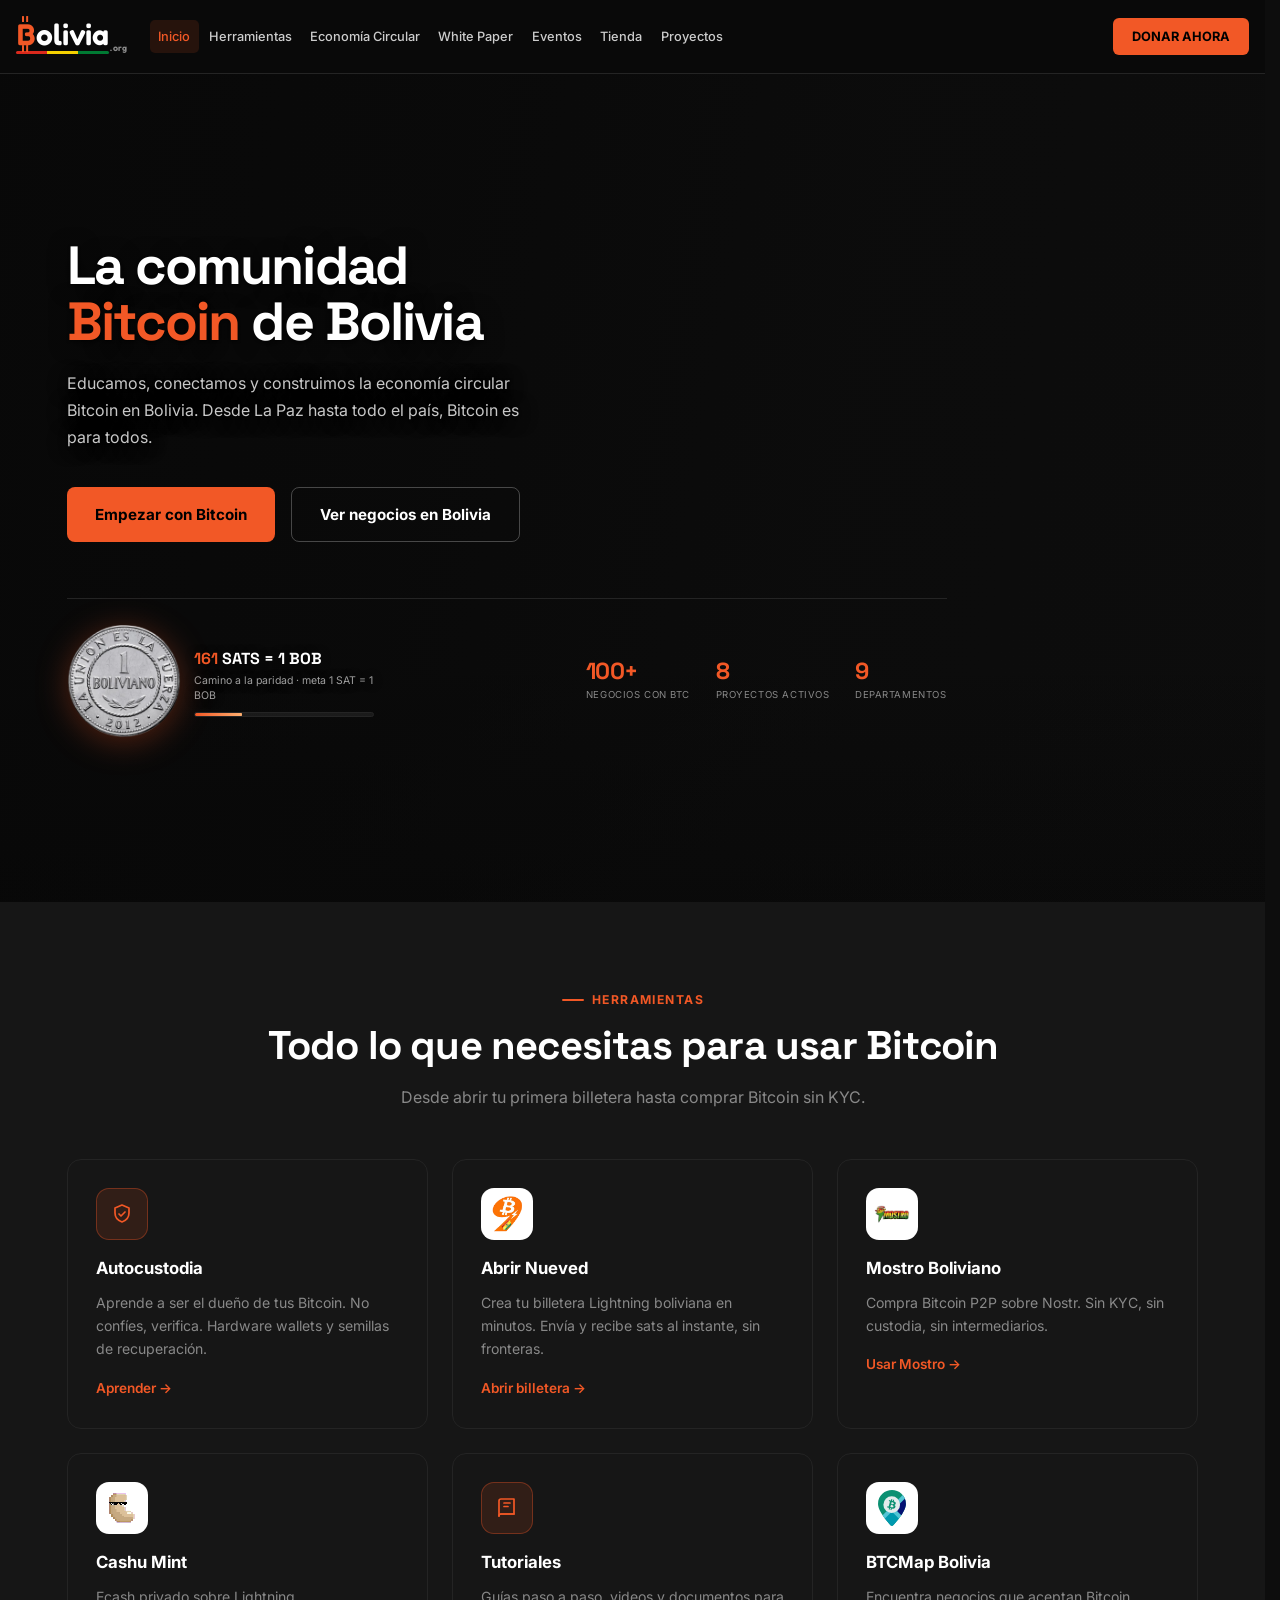
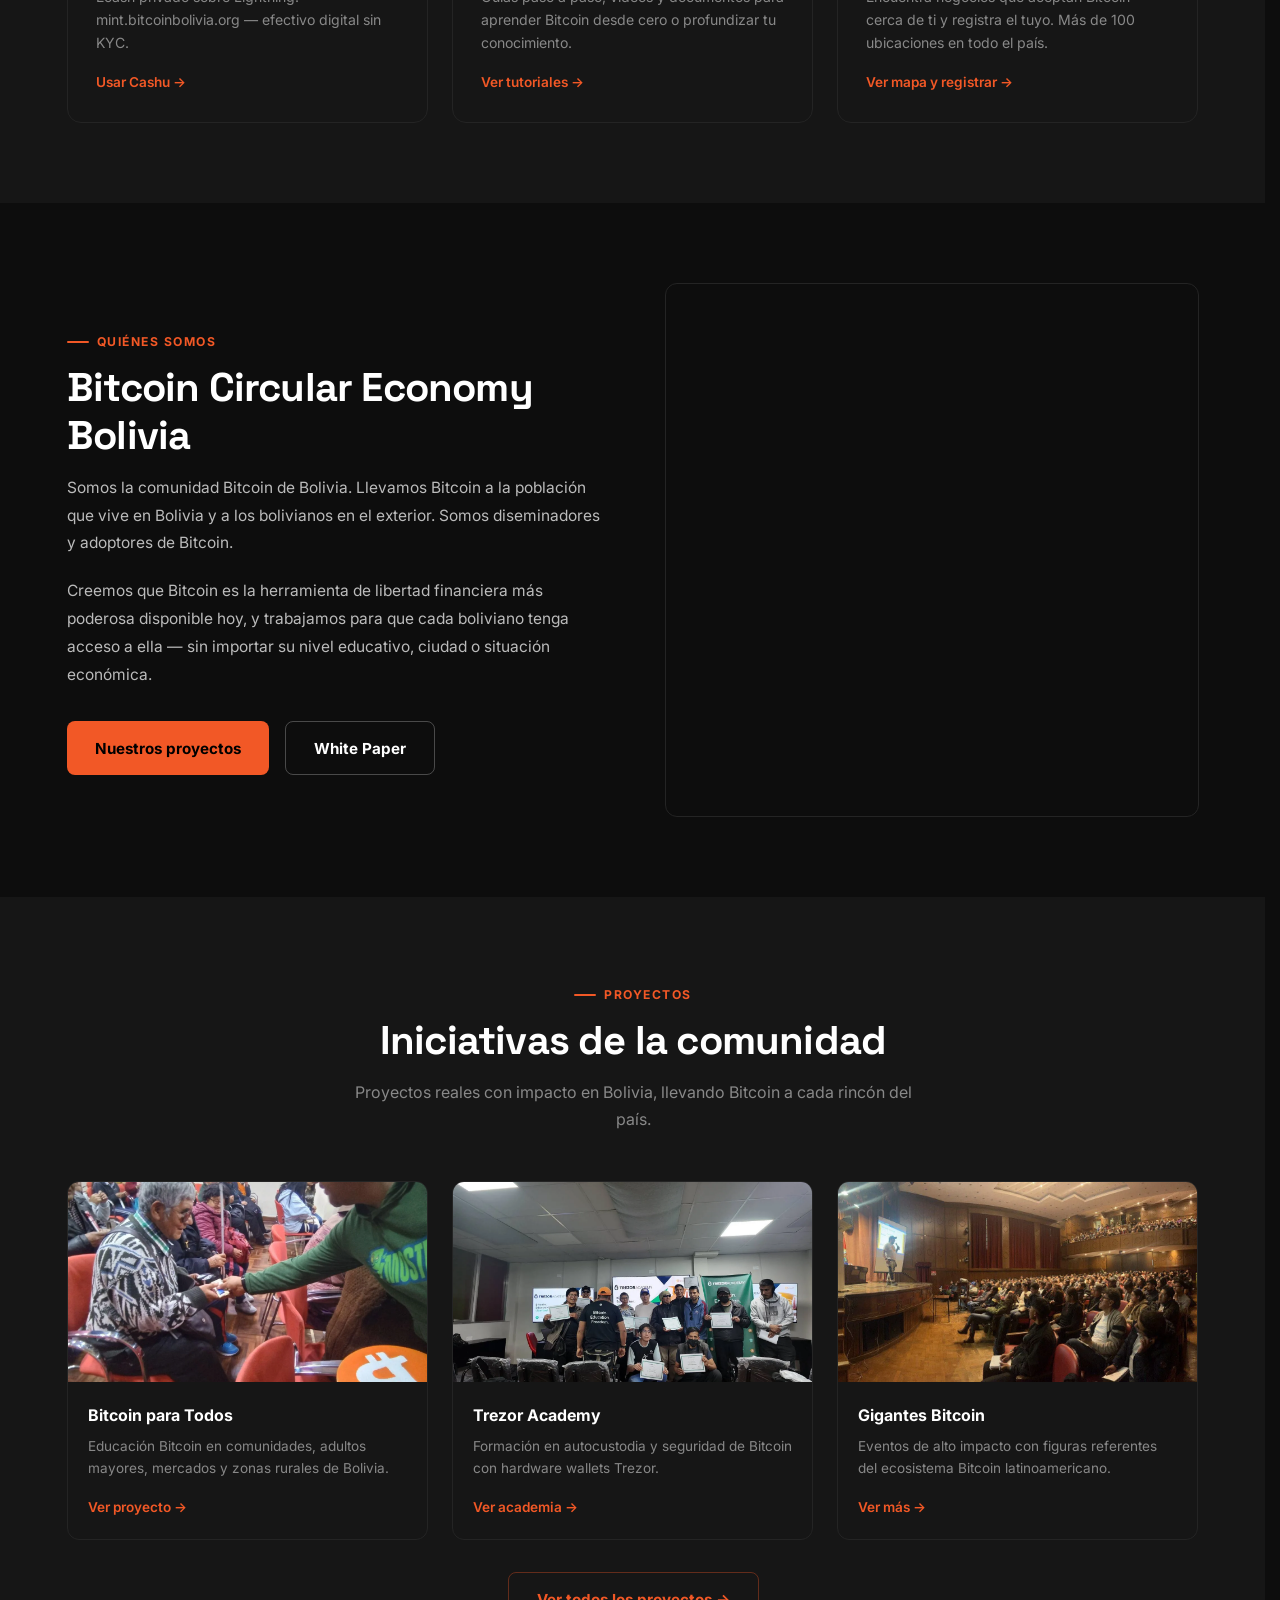
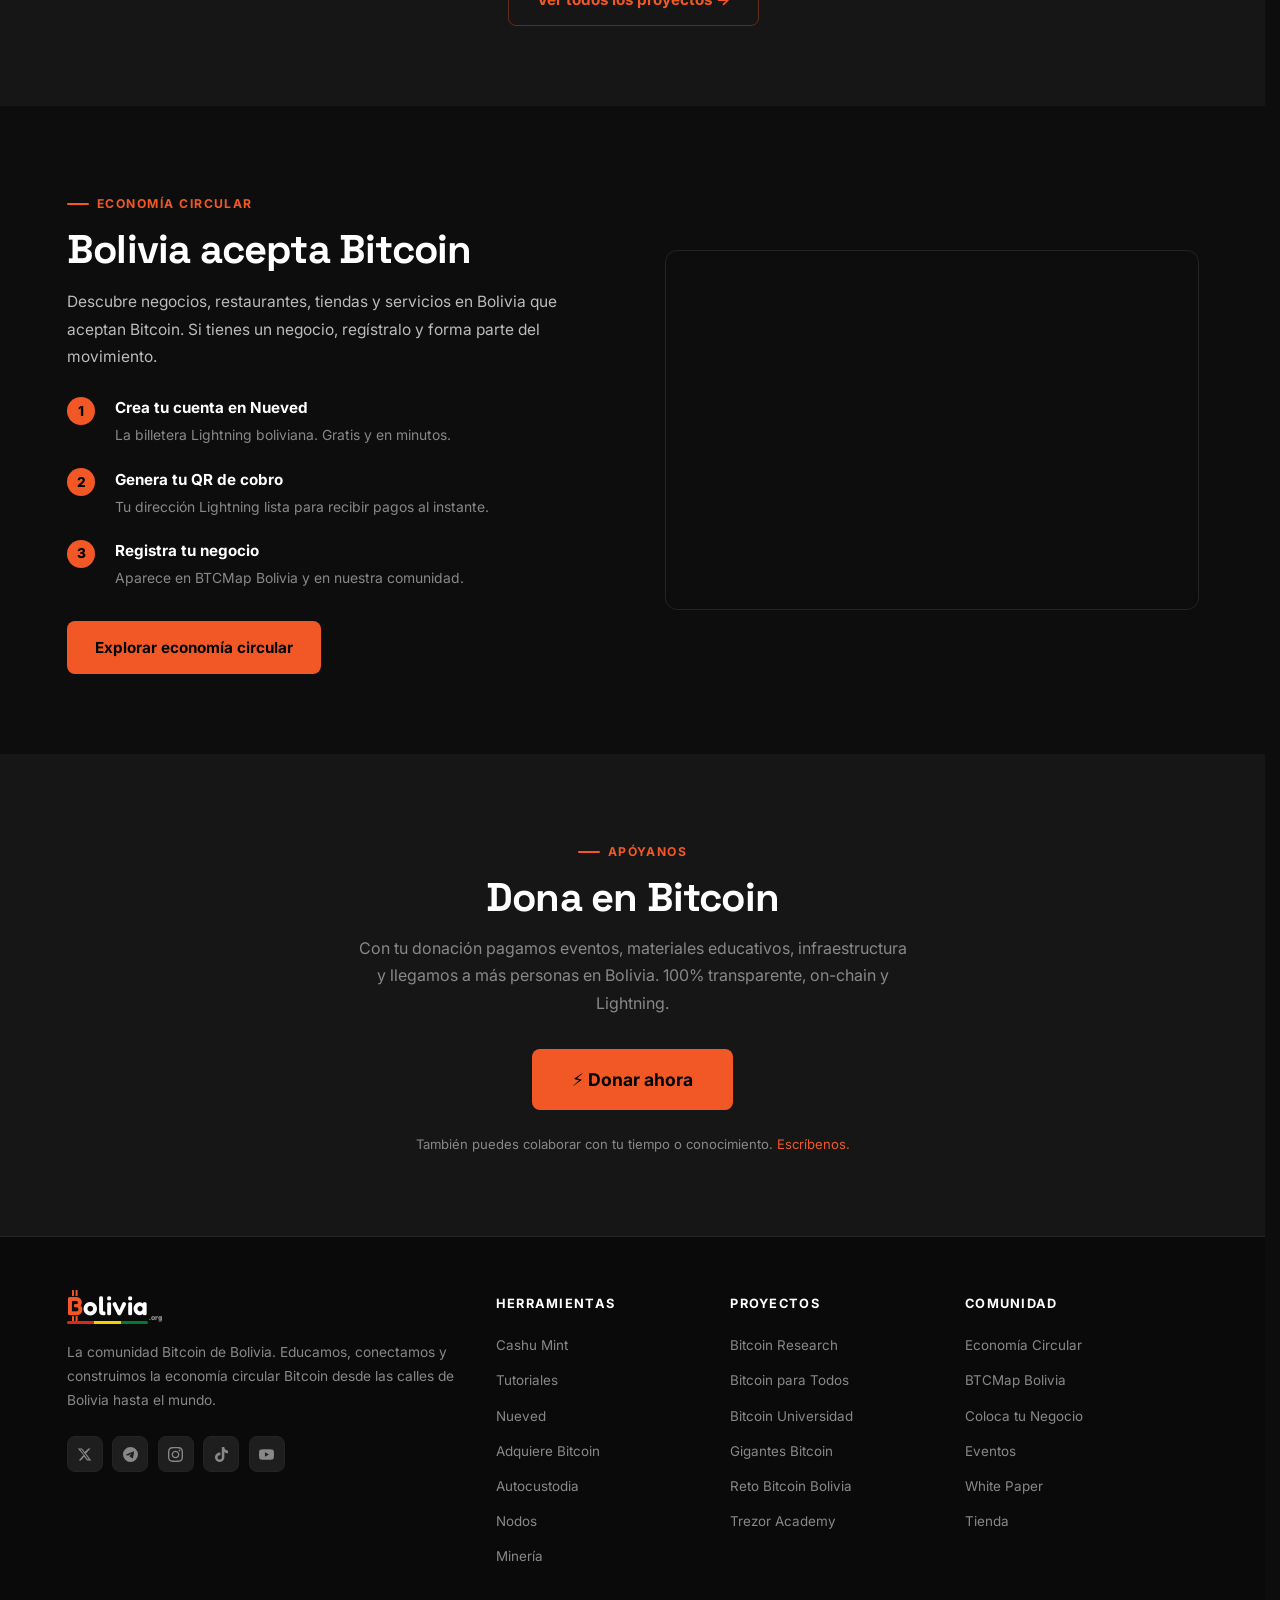
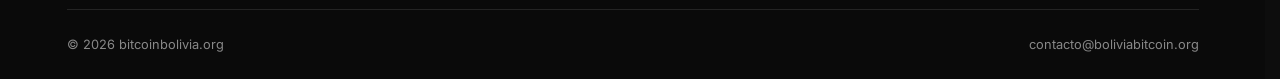
==== commit 601cfed0: "feat: redirigir donaciones a BTCPay crowdfund y refinar secciones de herramientas" ====
--- a/index.html
+++ b/index.html
@@ -138,7 +138,7 @@
       </li>
     </ul>
 
-    <a href="#donar" class="btn-donar">DONAR AHORA</a>
+    <a href="https://btcpay.cubabitcoin.org/apps/27dbHceYwWpxCtfoQgXG4638XH3e/crowdfund" class="btn-donar" target="_blank" rel="noopener">DONAR AHORA</a>
   </div>
 </nav>
 
@@ -311,7 +311,6 @@
       <div class="img-card reveal">
         <img loading="lazy" decoding="async" src="assets/img/comunidad/photo_2026-06-04_03-20-46.webp" alt="Bitcoin para Todos">
         <div class="img-card-body">
-          <span class="badge badge-orange" style="margin-bottom:0.65rem; display:inline-block;">Proyecto</span>
           <div class="img-card-title">Bitcoin para Todos</div>
           <div class="img-card-text">Educación Bitcoin en comunidades, adultos mayores, mercados y zonas rurales de Bolivia.</div>
           <a href="proyectos.html#paratodos" class="card-link mt-2">Ver proyecto →</a>
@@ -320,7 +319,6 @@
       <div class="img-card reveal d1">
         <img loading="lazy" decoding="async" src="assets/img/comunidad/photo_2026-06-04_03-18-12.webp" alt="Trezor Academy">
         <div class="img-card-body">
-          <span class="badge badge-orange" style="margin-bottom:0.65rem; display:inline-block;">Academia</span>
           <div class="img-card-title">Trezor Academy</div>
           <div class="img-card-text">Formación en autocustodia y seguridad de Bitcoin con hardware wallets Trezor.</div>
           <a href="proyectos.html#trezor" class="card-link mt-2">Ver academia →</a>
@@ -329,7 +327,6 @@
       <div class="img-card reveal d2">
         <img loading="lazy" decoding="async" src="assets/img/comunidad/photo_2026-06-04_03-22-20.webp" alt="Presentaciones">
         <div class="img-card-body">
-          <span class="badge badge-green" style="margin-bottom:0.65rem; display:inline-block;">Activo</span>
           <div class="img-card-title">Gigantes Bitcoin</div>
           <div class="img-card-text">Eventos de alto impacto con figuras referentes del ecosistema Bitcoin latinoamericano.</div>
           <a href="proyectos.html#gigantes" class="card-link mt-2">Ver más →</a>
@@ -400,8 +397,8 @@
       100% transparente, on-chain y Lightning.
     </p>
     <div style="display:flex; align-items:center; justify-content:center;">
-      <a href="#" class="btn btn-primary" style="font-size:1.1rem; padding:1rem 2.5rem;">
-        &#9889; Donar con Lightning
+      <a href="https://btcpay.cubabitcoin.org/apps/27dbHceYwWpxCtfoQgXG4638XH3e/crowdfund" class="btn btn-primary" style="font-size:1.1rem; padding:1rem 2.5rem;" target="_blank" rel="noopener">
+        &#9889; Donar ahora
       </a>
     </div>
     <p class="text-muted mt-3" style="font-size:0.82rem;">También puedes colaborar con tu tiempo o conocimiento. <a href="#contacto">Escríbenos.</a></p>
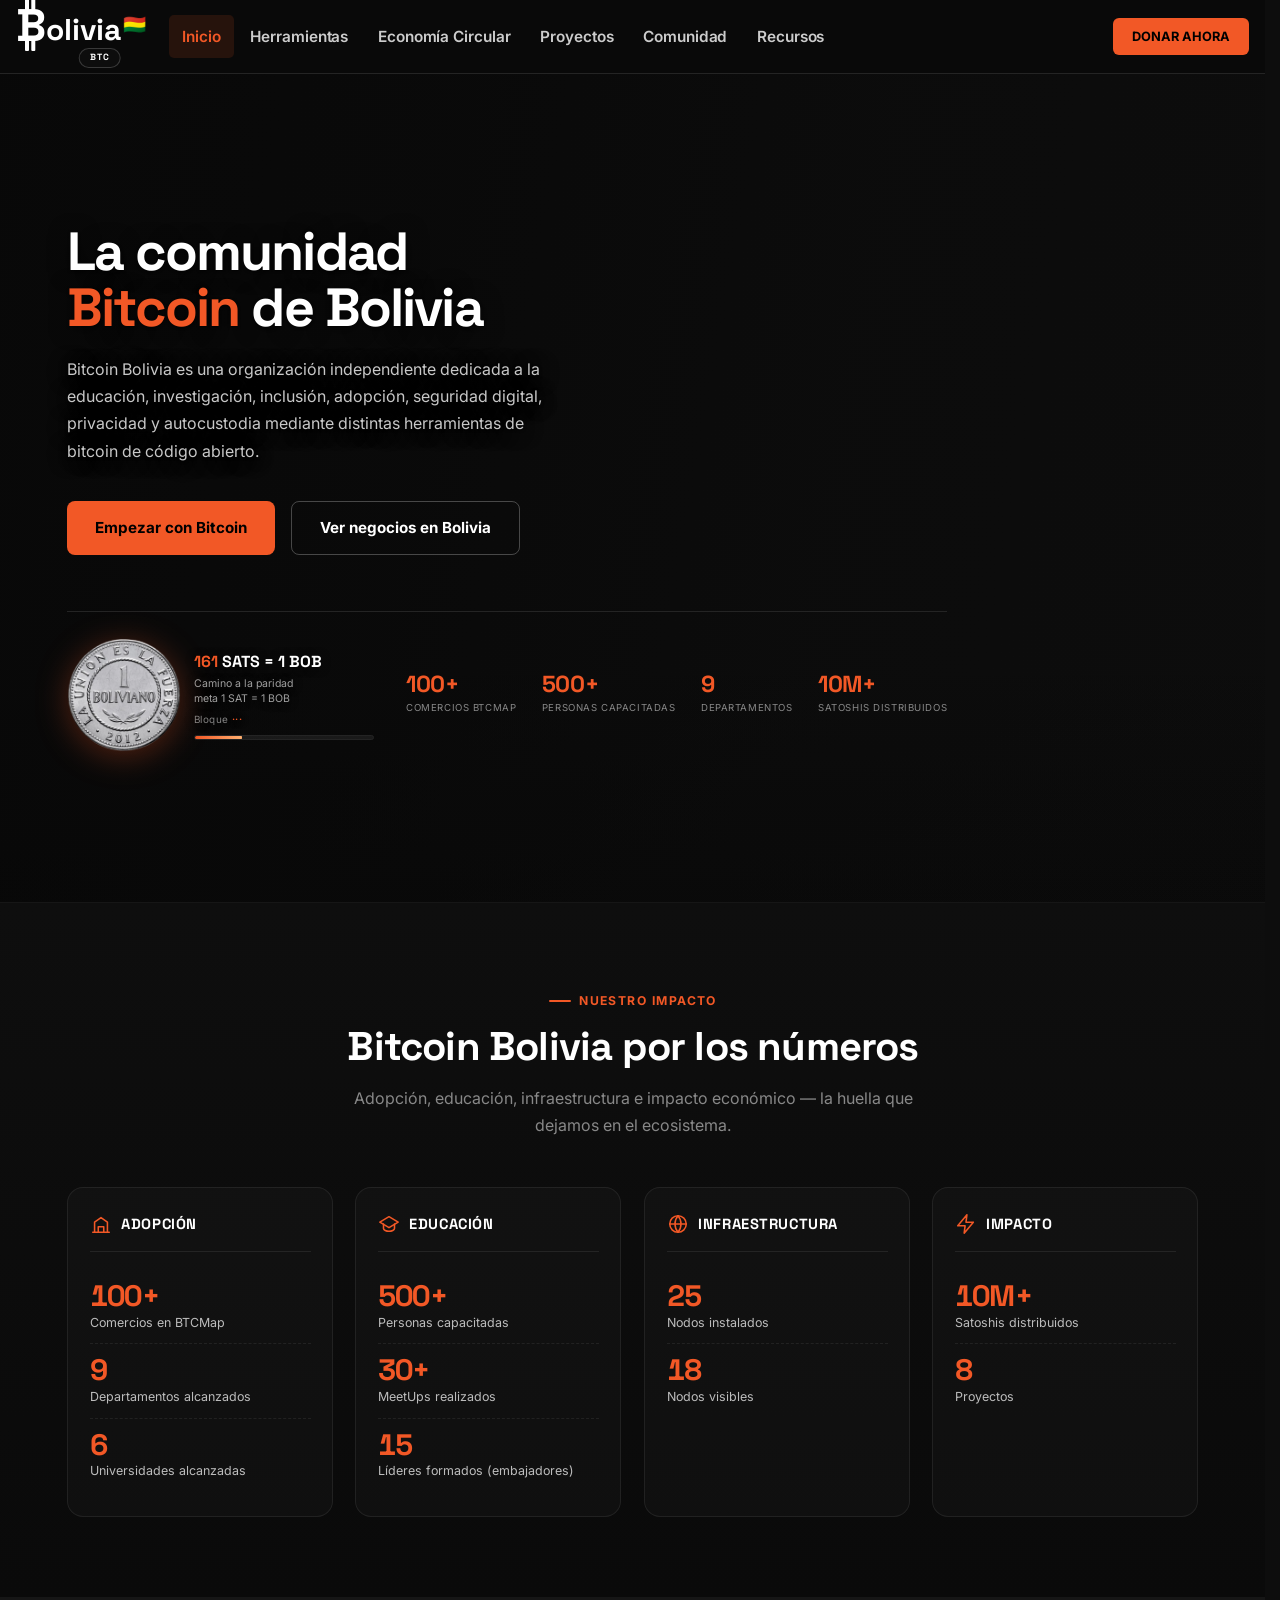
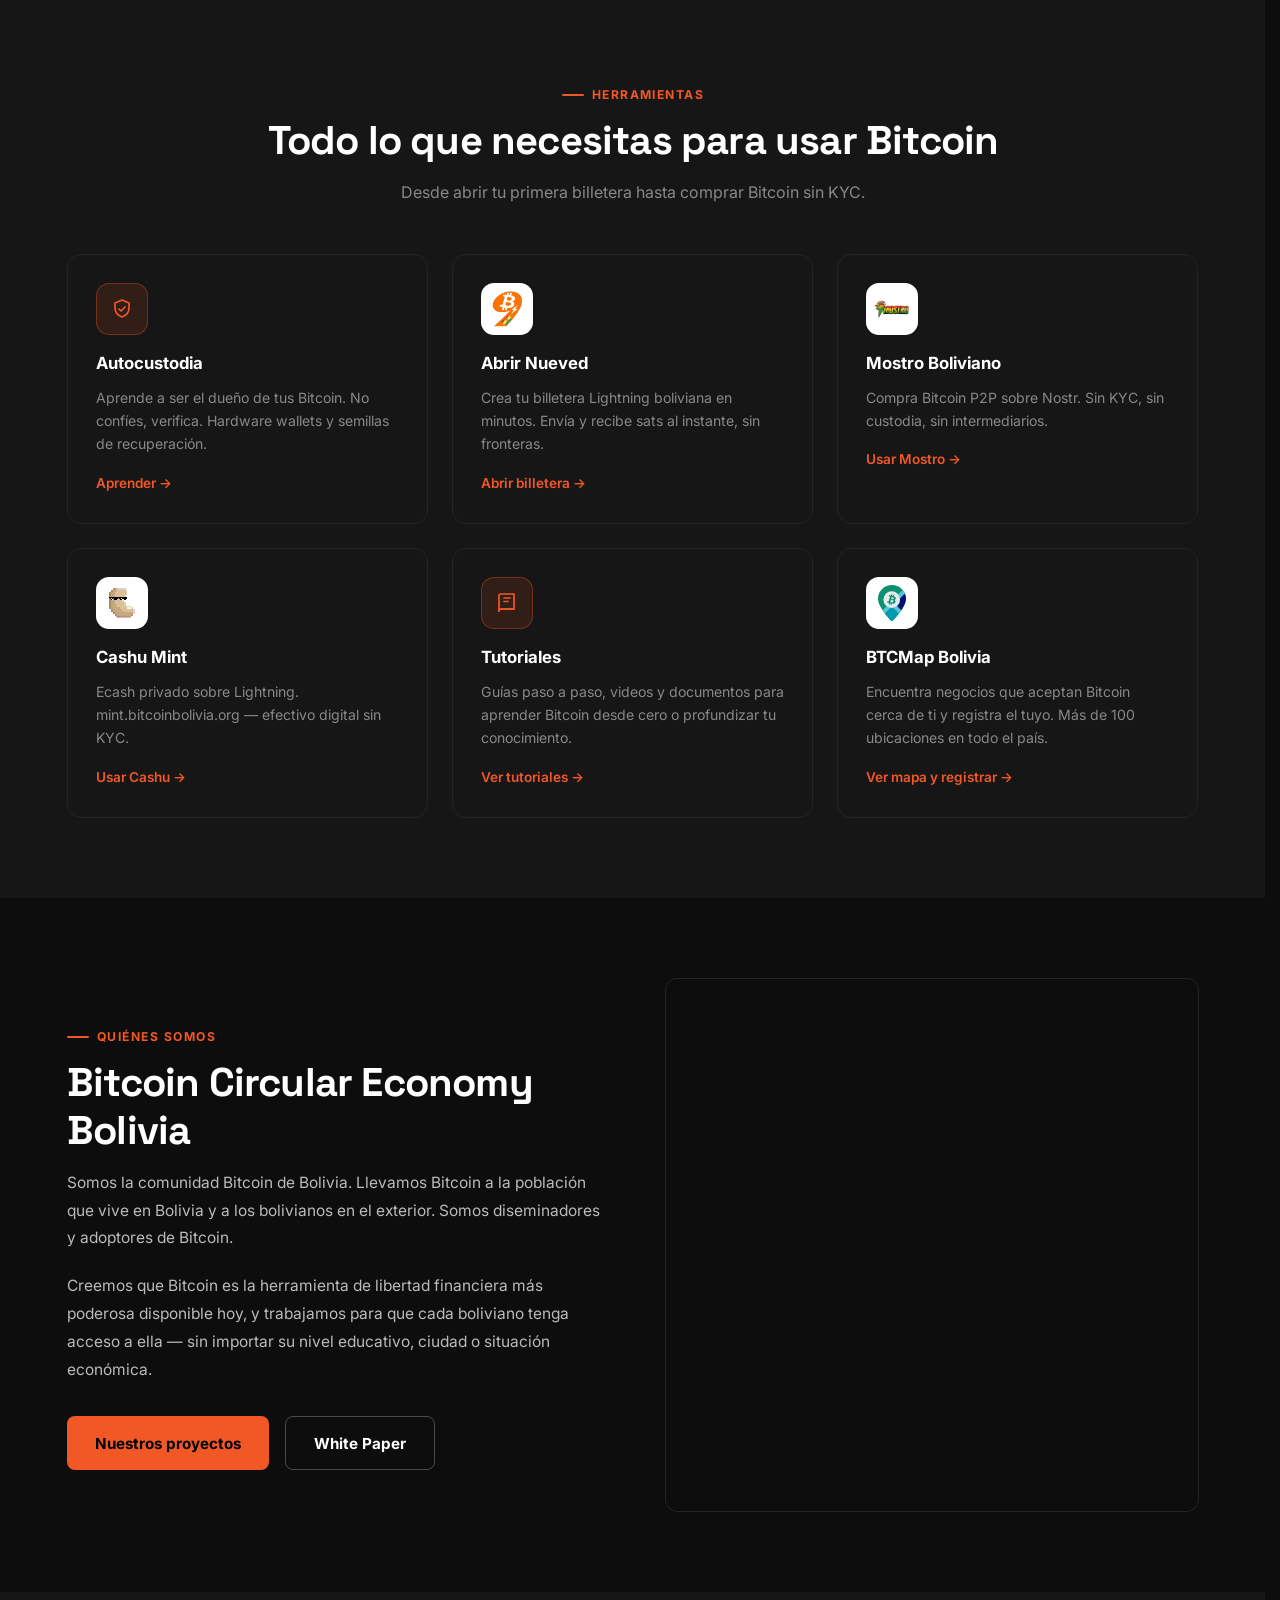
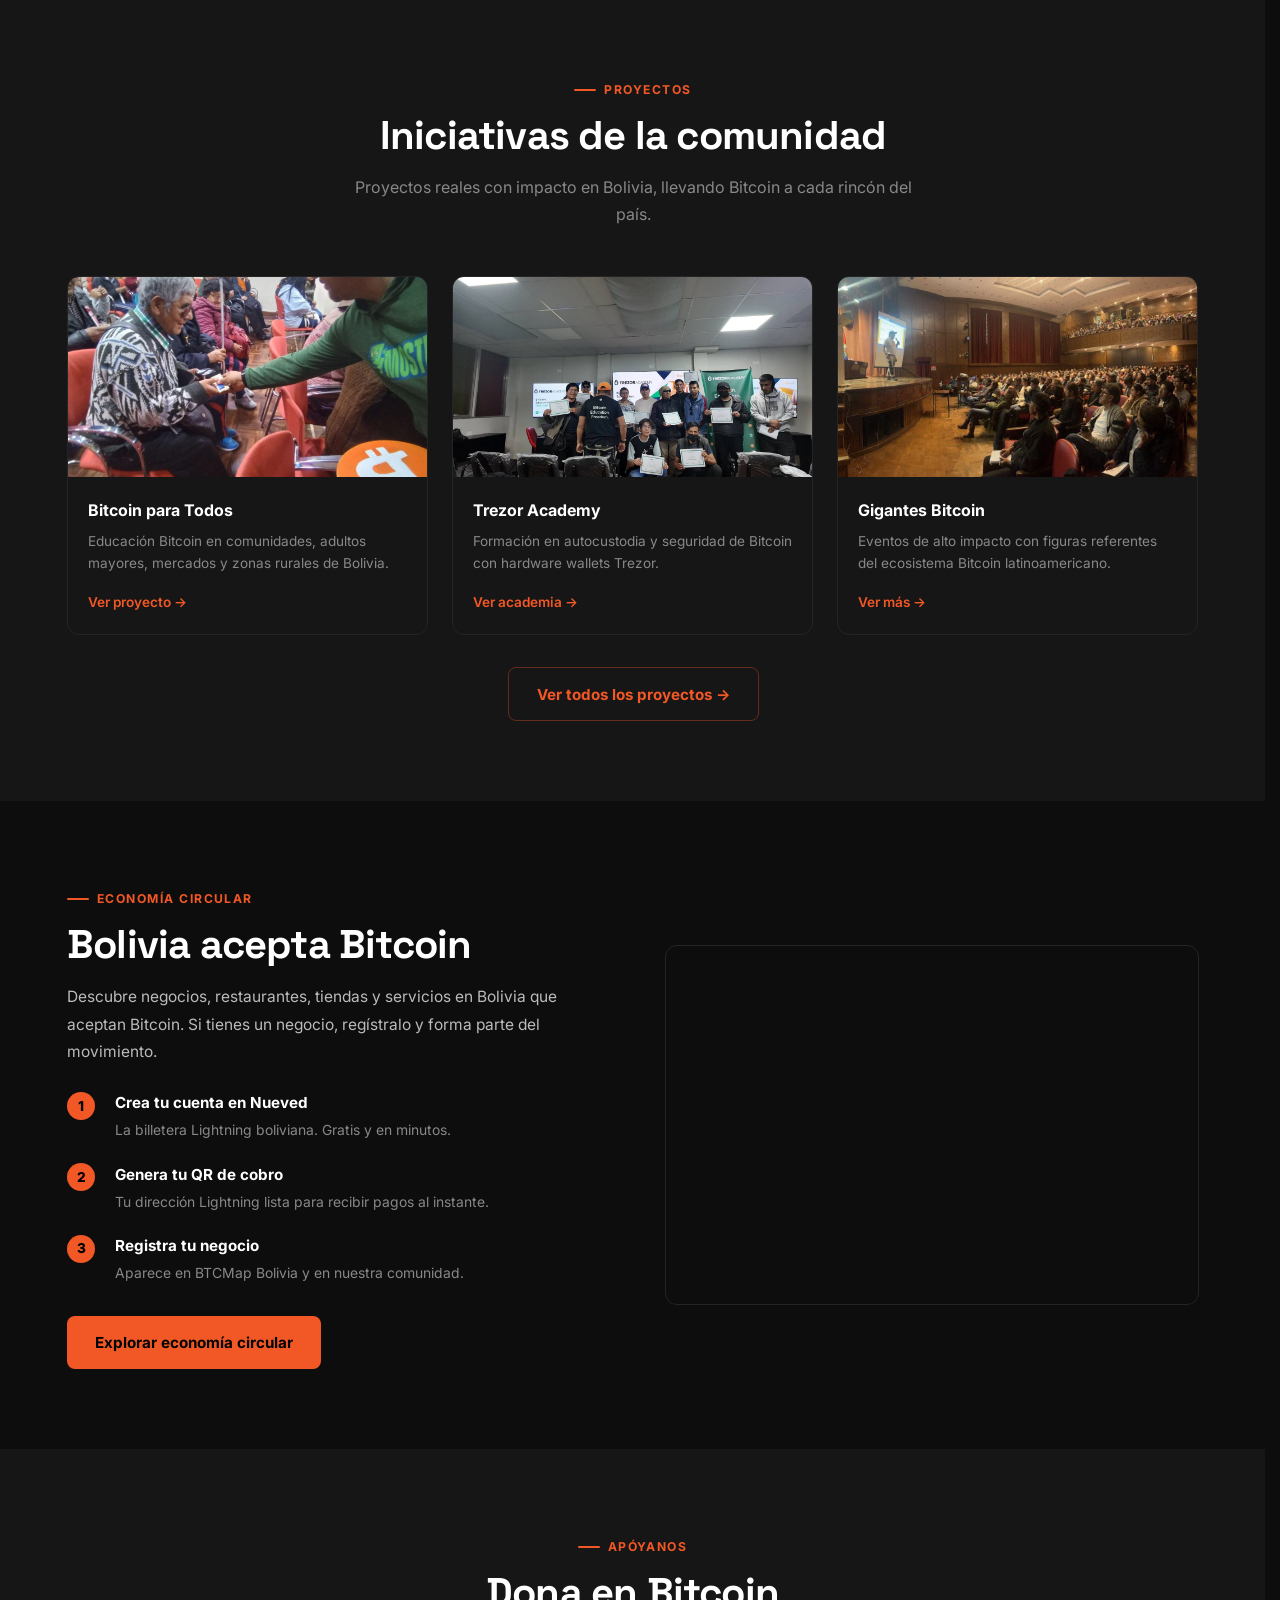
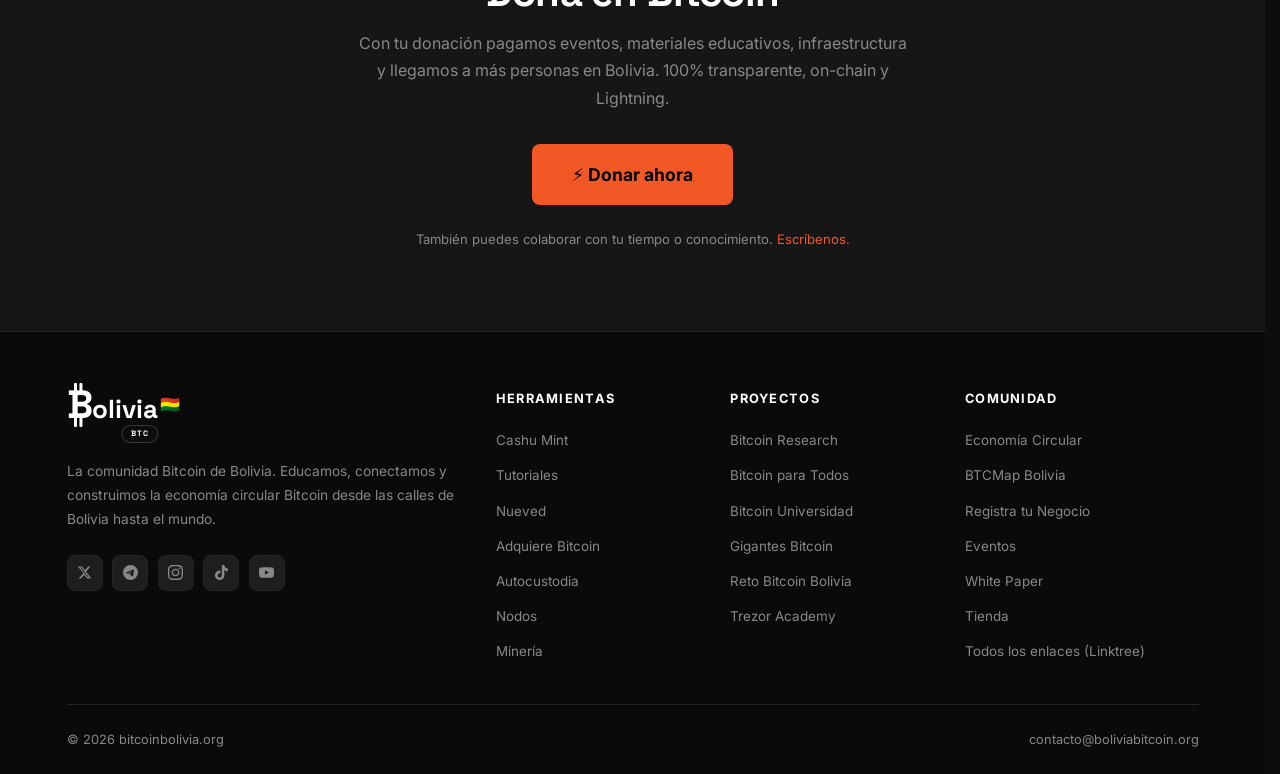
==== commit 1ab70dcb: "feat: rediseño integral del sitio (navbar, secciones, contacto, mentorías)" ====
--- a/index.html
+++ b/index.html
@@ -59,12 +59,11 @@
 <nav class="navbar" id="navbar">
   <div class="nav-inner">
     <a href="index.html" class="nav-logo-link">
-      <span class="wm dark nav-wm">
-        <span class="word-stack">
-          <span class="word"><span class="bm">B</span>olivia</span>
-          <span class="flag-underline"></span>
+      <span class="wm nav-wm">
+        <span class="wm-row">
+          <span class="wm-b">B</span><span class="wm-olivia">olivia</span><span class="wm-flag">🇧🇴</span>
         </span>
-        <span class="org">.org</span>
+        <span class="wm-badge">BTC</span>
       </span>
     </a>
 
@@ -80,12 +79,16 @@
         <ul class="dropdown-menu">
           <li><a href="herramientas.html#tutoriales">Tutoriales</a></li>
           <li><a href="herramientas.html#nueved">Nueved</a></li>
-          <li class="group-label"><a href="herramientas.html#adquiere">Adquiere Bitcoin</a></li>
-          <li class="sub-item"><a href="herramientas.html#lnp2pbot">Lnp2pbot</a></li>
-          <li class="sub-item"><a href="herramientas.html#mostro">Mostro Boliviano</a></li>
+          <li class="has-subdropdown">
+            <a href="herramientas.html#adquiere">Adquiere Bitcoin</a>
+            <ul class="subdropdown-menu">
+              <li><a href="herramientas.html#lnp2pbot">lnp2pbot</a></li>
+              <li><a href="herramientas.html#mostro">Mostro Boliviano</a></li>
+            </ul>
+          </li>
           <li><a href="herramientas.html#cashu">Cashu Mint</a></li>
           <li class="divider-item"></li>
-          <li><a href="herramientas.html#consultorias">Consultorías</a></li>
+          <li><a href="herramientas.html#mentorias">Mentorías</a></li>
           <li><a href="herramientas.html#autocustodia">Autocustodia</a></li>
           <li><a href="herramientas.html#nodos">Nodos</a></li>
           <li><a href="herramientas.html#mineria">Minería</a></li>
@@ -96,29 +99,12 @@
         <a href="economia.html">Economía Circular</a>
         <ul class="dropdown-menu">
           <li><a href="economia.html#btcmap">BTCMap Bolivia</a></li>
-          <li><a href="economia.html#registro">Coloca tu Negocio</a></li>
-          <li><a href="economia.html#info">Mandar Ubicación</a></li>
+          <li><a href="economia.html#info">Registra tu Negocio</a></li>
           <li><a href="economia.html#qr">Crea tu QR</a></li>
+          <li><a href="economia.html#aloja">Aloja a Bitcoiners</a></li>
+          <li><a href="economia.html#btcpay-pro">BTCPay (negocios)</a></li>
           <li><a href="economia.html#acepto">Imprimir Acepto Bitcoin</a></li>
-        </ul>
-      </li>
-
-      <li class="has-dropdown">
-        <a href="whitepaper.html">White Paper</a>
-        <ul class="dropdown-menu">
-          <li><a href="whitepaper.html#bolivia">White Paper Bolivia.org</a></li>
-          <li><a href="whitepaper.html#halving">White Paper 4to Halving</a></li>
-        </ul>
-      </li>
-
-      <li><a href="eventos.html">Eventos</a></li>
-
-      <li class="has-dropdown">
-        <a href="tienda.html">Tienda</a>
-        <ul class="dropdown-menu">
-          <li><a href="tienda.html#btcpay">BTCPay Server</a></li>
-          <li><a href="tienda.html#billeteras">Billeteras Frías</a></li>
-          <li><a href="tienda.html#ropa">Ropa Bitcoin</a></li>
+          <li><a href="economia.html#apoya-stickers">Apoyar (Stickers)</a></li>
         </ul>
       </li>
 
@@ -130,10 +116,34 @@
           <li><a href="proyectos.html#universidad">Bitcoin Universidad</a></li>
           <li><a href="proyectos.html#gigantes">Gigantes Bitcoin</a></li>
           <li><a href="proyectos.html#reto">Reto Bitcoin Bolivia</a></li>
+          <li><a href="proyectos.html#sponsors">Sponsors</a></li>
           <li class="divider-item"></li>
           <li><a href="proyectos.html#btcbolivia">Btcbolivia</a></li>
           <li><a href="proyectos.html#estudia">Estudia Bitcoin</a></li>
           <li><a href="proyectos.html#trezor">Trezor Academy</a></li>
+        </ul>
+      </li>
+
+      <li class="has-dropdown">
+        <a href="eventos.html">Comunidad</a>
+        <ul class="dropdown-menu">
+          <li><a href="eventos.html#news">Bitcoin Bolivia News</a></li>
+          <li><a href="eventos.html#blog">Blog</a></li>
+          <li><a href="eventos.html#feed">Feed</a></li>
+          <li><a href="eventos.html#comunidades-amigas">Comunidades Amigas</a></li>
+          <li><a href="eventos.html#voluntario">Sé Voluntario</a></li>
+          <li><a href="eventos.html#nostr">Conecta Nostr</a></li>
+          <li><a href="eventos.html#nos-viste-en">Nos Viste en</a></li>
+          <li><a href="eventos.html#partners">Partners</a></li>
+        </ul>
+      </li>
+
+      <li class="has-dropdown">
+        <a href="#recursos">Recursos</a>
+        <ul class="dropdown-menu">
+          <li><a href="whitepaper.html">White Paper</a></li>
+          <li><a href="tienda.html">Tienda</a></li>
+          <li><a href="contacto.html#faq">Preguntas Frecuentes</a></li>
         </ul>
       </li>
     </ul>
@@ -158,8 +168,9 @@
         <span class="accent">Bitcoin</span> de Bolivia
       </h1>
       <p class="hero-sub">
-        Educamos, conectamos y construimos la economía circular Bitcoin
-        en Bolivia. Desde La Paz hasta todo el país, Bitcoin es para todos.
+        Bitcoin Bolivia es una organización independiente dedicada a la educación,
+        investigación, inclusión, adopción, seguridad digital, privacidad y
+        autocustodia mediante distintas herramientas de bitcoin de código abierto.
       </p>
       <div class="hero-ctas">
         <a href="herramientas.html" class="btn btn-primary">Empezar con Bitcoin</a>
@@ -173,28 +184,124 @@
           <div class="ps-body">
             <div class="ps-top">
               <span class="ps-num"><span class="val" data-yadio="bob-sat">161</span> SATS = 1 BOB</span>
-              <span class="ps-meta">Camino a la paridad · meta 1 SAT = 1 BOB</span>
+              <span class="ps-meta">Camino a la paridad<br>meta 1 SAT = 1 BOB</span>
+              <span class="ps-block">Bloque <span class="block-num" id="blockHeight">···</span></span>
             </div>
             <div class="parity-track"><div class="parity-fill" id="parityFill"></div></div>
           </div>
         </div>
 
-        <!-- Estadísticas -->
+        <!-- Estadísticas headline (4 más impactantes) -->
         <div class="hero-stats">
           <div class="stat">
             <span class="stat-num"><span data-countup="100" data-suffix="+">0</span></span>
-            <span class="stat-label">Negocios con BTC</span>
+            <span class="stat-label">Comercios BTCMap</span>
           </div>
           <div class="stat">
-            <span class="stat-num"><span data-countup="8">0</span></span>
-            <span class="stat-label">Proyectos activos</span>
+            <span class="stat-num"><span data-countup="500" data-suffix="+">0</span></span>
+            <span class="stat-label">Personas Capacitadas</span>
           </div>
           <div class="stat">
             <span class="stat-num"><span data-countup="9">0</span></span>
             <span class="stat-label">Departamentos</span>
           </div>
-        </div>
-      </div>
+          <div class="stat">
+            <span class="stat-num"><span data-countup="10" data-suffix="M+">0</span></span>
+            <span class="stat-label">Satoshis Distribuidos</span>
+          </div>
+        </div>
+      </div>
+    </div>
+  </div>
+</section>
+
+<!-- ── NUESTRO IMPACTO ────────────────────────────────────────── -->
+<section class="section impact-section">
+  <div class="container">
+    <div class="section-head centered reveal">
+      <span class="section-eyebrow">Nuestro Impacto</span>
+      <h2 class="section-title">Bitcoin Bolivia por los números</h2>
+      <p class="section-sub">Adopción, educación, infraestructura e impacto económico — la huella que dejamos en el ecosistema.</p>
+    </div>
+
+    <div class="impact-grid">
+
+      <div class="impact-group reveal">
+        <div class="impact-group-head">
+          <svg class="impact-ic" viewBox="0 0 24 24" fill="none" stroke="currentColor" stroke-width="1.7" stroke-linecap="round" stroke-linejoin="round">
+            <path d="M3 21h18M5 21V10l7-5 7 5v11M9 21v-6h6v6"/>
+          </svg>
+          <span class="impact-group-label">Adopción</span>
+        </div>
+        <div class="impact-stat">
+          <span class="impact-num"><span data-countup="100" data-suffix="+">0</span></span>
+          <span class="impact-lbl">Comercios en BTCMap</span>
+        </div>
+        <div class="impact-stat">
+          <span class="impact-num"><span data-countup="9">0</span></span>
+          <span class="impact-lbl">Departamentos alcanzados</span>
+        </div>
+        <div class="impact-stat">
+          <span class="impact-num"><span data-countup="6">0</span></span>
+          <span class="impact-lbl">Universidades alcanzadas</span>
+        </div>
+      </div>
+
+      <div class="impact-group reveal d1">
+        <div class="impact-group-head">
+          <svg class="impact-ic" viewBox="0 0 24 24" fill="none" stroke="currentColor" stroke-width="1.7" stroke-linecap="round" stroke-linejoin="round">
+            <path d="M22 10L12 4 2 10l10 6 10-6z"/><path d="M6 12v5c0 1.5 3 3 6 3s6-1.5 6-3v-5"/>
+          </svg>
+          <span class="impact-group-label">Educación</span>
+        </div>
+        <div class="impact-stat">
+          <span class="impact-num"><span data-countup="500" data-suffix="+">0</span></span>
+          <span class="impact-lbl">Personas capacitadas</span>
+        </div>
+        <div class="impact-stat">
+          <span class="impact-num"><span data-countup="30" data-suffix="+">0</span></span>
+          <span class="impact-lbl">MeetUps realizados</span>
+        </div>
+        <div class="impact-stat">
+          <span class="impact-num"><span data-countup="15">0</span></span>
+          <span class="impact-lbl">Líderes formados (embajadores)</span>
+        </div>
+      </div>
+
+      <div class="impact-group reveal d2">
+        <div class="impact-group-head">
+          <svg class="impact-ic" viewBox="0 0 24 24" fill="none" stroke="currentColor" stroke-width="1.7" stroke-linecap="round" stroke-linejoin="round">
+            <circle cx="12" cy="12" r="9"/><path d="M3 12h18M12 3a14 14 0 010 18M12 3a14 14 0 000 18"/>
+          </svg>
+          <span class="impact-group-label">Infraestructura</span>
+        </div>
+        <div class="impact-stat">
+          <span class="impact-num"><span data-countup="25">0</span></span>
+          <span class="impact-lbl">Nodos instalados</span>
+        </div>
+        <div class="impact-stat">
+          <span class="impact-num"><span data-countup="18">0</span></span>
+          <span class="impact-lbl">Nodos visibles</span>
+        </div>
+      </div>
+
+      <div class="impact-group reveal d3">
+        <div class="impact-group-head">
+          <svg class="impact-ic" viewBox="0 0 24 24" fill="none" stroke="currentColor" stroke-width="1.7" stroke-linecap="round" stroke-linejoin="round">
+            <path d="M13 2L3 14h8l-1 8 10-12h-8l1-8z"/>
+          </svg>
+          <span class="impact-group-label">Impacto</span>
+        </div>
+        <div class="impact-stat">
+          <span class="impact-num"><span data-countup="10" data-suffix="M+">0</span></span>
+          <span class="impact-lbl">Satoshis distribuidos</span>
+        </div>
+        <div class="impact-stat">
+          <span class="impact-num"><span data-countup="8">0</span></span>
+          <span class="impact-lbl">Proyectos</span>
+        </div>
+      </div>
+
     </div>
   </div>
 </section>
@@ -410,12 +517,11 @@
   <div class="container">
     <div class="footer-grid">
       <div>
-        <span class="wm dark footer-wm">
-          <span class="word-stack">
-            <span class="word"><span class="bm">B</span>olivia</span>
-            <span class="flag-underline"></span>
+        <span class="wm footer-wm">
+          <span class="wm-row">
+            <span class="wm-b">B</span><span class="wm-olivia">olivia</span><span class="wm-flag">🇧🇴</span>
           </span>
-          <span class="org">.org</span>
+          <span class="wm-badge">BTC</span>
         </span>
         <p class="footer-desc">
           La comunidad Bitcoin de Bolivia. Educamos, conectamos y construimos la economía circular Bitcoin
@@ -460,10 +566,11 @@
         <ul class="footer-links">
           <li><a href="economia.html">Economía Circular</a></li>
           <li><a href="economia.html#btcmap">BTCMap Bolivia</a></li>
-          <li><a href="economia.html#registro">Coloca tu Negocio</a></li>
+          <li><a href="economia.html#info">Registra tu Negocio</a></li>
           <li><a href="eventos.html">Eventos</a></li>
           <li><a href="whitepaper.html">White Paper</a></li>
           <li><a href="tienda.html">Tienda</a></li>
+          <li><a href="https://linktr.ee/bitcoinr3" target="_blank" rel="noopener">Todos los enlaces (Linktree)</a></li>
         </ul>
       </div>
     </div>
--- a/css/enhance.css
+++ b/css/enhance.css
@@ -46,59 +46,83 @@
       rgba(7,7,7,0) 30%);
 }
 
-/* ─── LOGO WORDMARK (₿olivia.org · swash tricolor) ────────── */
+/* ─── LOGO WORDMARK (₿olivia 🇧🇴 · BTC badge) ──────────────── */
 .wm {
-  font-family: 'Fredoka', sans-serif;
-  font-weight: 600;
+  font-family: 'Space Grotesk', sans-serif;
+  font-weight: 700;
   line-height: 1;
-  letter-spacing: -0.005em;
   display: inline-flex;
-  align-items: flex-end;
+  flex-direction: column;
+  align-items: center;
   color: #fff;
   white-space: nowrap;
   text-decoration: none !important;
 }
-.wm .word-stack { display: inline-flex; flex-direction: column; align-items: stretch; }
-.wm .word { display: inline-block; color: inherit; }
-/* la "B" de Bitcoin: letra B + dos columnas de astas = ₿ */
-.wm .bm {
+/* ₿ y "olivia" comparten línea de base; ₿ crece hacia arriba */
+.wm-row {
+  display: inline-flex;
+  align-items: flex-end;
+  line-height: 1;
+}
+/* ₿ — ~1.5× el tamaño de "olivia", igual que en el logo de referencia */
+.wm-b {
   position: relative;
-  color: var(--orange);
   display: inline-block;
-  padding: 0 0.02em;
-}
-.wm .bm::before, .wm .bm::after {
+  font-size: 1.52em;
+  font-weight: 800;
+  line-height: 0.88;
+  color: inherit;
+  margin-right: -0.01em;
+}
+/* dos ticks verticales arriba y abajo → símbolo ₿ (más prominentes) */
+.wm-b::before, .wm-b::after {
   content: '';
   position: absolute;
-  left: 0.205em;
-  width: 0.072em;
-  height: 0.215em;
+  left: 0.198em;
+  width: 0.078em;
+  height: 0.255em;
   background: currentColor;
-  border-radius: 0.5px;
+  border-radius: 1px;
   box-shadow: 0.138em 0 0 currentColor;
 }
-.wm .bm::before { top: -0.10em; }
-.wm .bm::after  { bottom: -0.10em; }
-.wm .org {
+.wm-b::before { top: -0.125em; }
+.wm-b::after  { bottom: -0.125em; }
+.wm-olivia { color: inherit; }
+.wm-flag {
+  font-size: 0.62em;
+  margin-left: 0.14em;
+  align-self: center;
+  line-height: 1;
+}
+/* pill badge "BTC" — negro con texto blanco, desplazado a la derecha */
+.wm-badge {
   font-size: 0.30em;
-  font-weight: 600;
-  letter-spacing: 0.02em;
-  color: #8c8c8c;
-  margin-left: 0.14em;
-  margin-bottom: 0.30em;
-}
-/* swash tricolor Bolivia bajo el wordmark */
-.wm .flag-underline {
-  height: 0.085em;
-  min-height: 3px;
-  width: 100%;
-  margin-top: 0.09em;
-  border-radius: 3px;
-  background: linear-gradient(90deg,#DA291C 0 33.33%,#F4D000 33.33% 66.66%,#007A33 66.66% 100%);
+  font-weight: 700;
+  letter-spacing: 0.10em;
+  background: #0d0d0d;
+  color: #fff;
+  padding: 0.25em 1.1em;
+  border-radius: 99px;
+  margin-top: 0.35em;
+  line-height: 1.5;
+  border: 1.5px solid rgba(255,255,255,0.18);
+  transform: translateX(45%);
 }
 .nav-wm    { font-size: 30px; }
 .footer-wm { font-size: 26px; margin-bottom: 1rem; }
 @media (max-width: 480px) { .nav-wm { font-size: 25px; } }
+
+/* ─── NAVBAR LINKS: items más grandes y legibles ──────────── */
+.nav-links { gap: 0.15rem; }
+.nav-links > li > a {
+  font-size: 0.96rem;
+  font-weight: 600;
+  padding: 0.55rem 0.85rem;
+  letter-spacing: -0.005em;
+}
+@media (max-width: 1180px) {
+  .nav-links > li > a { font-size: 0.88rem; padding: 0.5rem 0.65rem; }
+}
 
 /* ─── ICONOS SVG (reemplazan emoji en páginas internas) ───── */
 .ic {
@@ -229,6 +253,18 @@
 .parity-strip .ps-coin {
   width: 114px; height: 114px; object-fit: contain; flex-shrink: 0;
   filter: drop-shadow(0 5px 16px rgba(242,88,38,0.32));
+  transition: transform 0.9s cubic-bezier(0.34, 1.56, 0.64, 1);
+  cursor: pointer;
+  transform-origin: 50% 50%;
+}
+.parity-strip .ps-coin:hover { transform: rotate(360deg); }
+@keyframes coin-spin-block {
+  0%   { transform: rotate(0deg)   scale(1);    filter: drop-shadow(0 5px 16px rgba(242,88,38,0.32)); }
+  50%  { transform: rotate(540deg) scale(1.08); filter: drop-shadow(0 8px 22px rgba(242,88,38,0.55)); }
+  100% { transform: rotate(720deg) scale(1);    filter: drop-shadow(0 5px 16px rgba(242,88,38,0.32)); }
+}
+.parity-strip .ps-coin.spin {
+  animation: coin-spin-block 1.5s cubic-bezier(0.34, 1.06, 0.64, 1);
 }
 .parity-strip .ps-body { flex: 0 0 auto; width: 180px; }
 .parity-strip .ps-top {
@@ -243,6 +279,18 @@
 .parity-strip .ps-meta {
   font-size: 0.66rem; color: rgba(255,255,255,0.62); line-height: 1.4;
   text-shadow: 0 1px 8px rgba(0,0,0,0.55);
+}
+.parity-strip .ps-block {
+  font-size: 0.62rem;
+  color: rgba(255,255,255,0.5);
+  letter-spacing: 0.04em;
+  text-shadow: 0 1px 8px rgba(0,0,0,0.55);
+  font-variant-numeric: tabular-nums;
+  margin-top: 0.15rem;
+}
+.parity-strip .ps-block .block-num {
+  color: var(--orange);
+  font-weight: 600;
 }
 .parity-strip .parity-track { height: 5px; }
 
@@ -366,6 +414,1162 @@
   background: var(--orange); border-radius: 2px;
 }
 
+/* ─── SUB-DROPDOWN ANIDADO (Adquiere Bitcoin) ────────────── */
+.has-subdropdown { position: relative; }
+.has-subdropdown > a {
+  display: flex !important;
+  align-items: center;
+  justify-content: space-between;
+  gap: 0.5rem;
+}
+.has-subdropdown > a::after {
+  content: '›';
+  color: rgba(255,255,255,0.4);
+  font-size: 1.1em;
+  font-weight: 700;
+  line-height: 1;
+  margin-left: 0.4rem;
+  transition: transform 0.2s ease, color 0.2s ease;
+}
+.has-subdropdown:hover > a::after,
+.has-subdropdown.open > a::after {
+  color: var(--orange);
+  transform: translateX(2px);
+}
+.subdropdown-menu {
+  list-style: none;
+  padding: 0.3rem 0;
+  margin: 0;
+  position: absolute;
+  top: -0.3rem;
+  left: 100%;
+  min-width: 200px;
+  background: #111;
+  border: 1px solid rgba(255,255,255,0.08);
+  border-radius: 8px;
+  box-shadow: 0 8px 28px rgba(0,0,0,0.55);
+  opacity: 0;
+  visibility: hidden;
+  transform: translateX(-6px);
+  transition: opacity 0.18s ease, transform 0.18s ease, visibility 0.18s ease;
+  z-index: 999;
+}
+.has-subdropdown:hover > .subdropdown-menu,
+.has-subdropdown:focus-within > .subdropdown-menu {
+  opacity: 1;
+  visibility: visible;
+  transform: translateX(0);
+}
+.subdropdown-menu li a {
+  display: block;
+  padding: 0.55rem 1.1rem;
+  color: #ccc;
+  text-decoration: none;
+  font-size: 0.86rem;
+  white-space: nowrap;
+  transition: background 0.15s, color 0.15s;
+}
+.subdropdown-menu li a:hover {
+  background: rgba(242,88,38,0.1);
+  color: var(--orange);
+}
+/* móvil: sub-dropdown en flujo normal, toggle por click */
+@media (max-width: 900px) {
+  .subdropdown-menu {
+    position: static;
+    opacity: 1;
+    visibility: visible;
+    transform: none;
+    background: transparent;
+    border: none;
+    box-shadow: none;
+    padding: 0 0 0.3rem 1rem;
+    display: none;
+    min-width: 0;
+  }
+  .has-subdropdown.open > .subdropdown-menu { display: block; }
+  .has-subdropdown > a::after { content: '▾'; }
+  .has-subdropdown.open > a::after { transform: rotate(180deg); }
+}
+
+/* ─── LOGO MOSTRO · flotación + glow verde ────────────────── */
+@keyframes mostro-logo-float {
+  0%, 100% { transform: translateY(0) rotate(-2deg); }
+  50%      { transform: translateY(-6px) rotate(2deg); }
+}
+.mostro-logo-anim {
+  display: block;
+  width: 230px;
+  height: auto;
+  max-height: 200px;
+  object-fit: contain;
+  margin: 0 auto 1.5rem;
+  filter: drop-shadow(0 10px 26px rgba(46, 194, 126, 0.45));
+  animation: mostro-logo-float 5s ease-in-out infinite;
+  transition: transform 0.4s cubic-bezier(0.34, 1.56, 0.64, 1);
+  cursor: pointer;
+  will-change: transform;
+}
+.mostro-logo-anim:hover {
+  transform: scale(1.07);
+  animation-play-state: paused;
+  filter: drop-shadow(0 14px 32px rgba(46, 194, 126, 0.65));
+}
+@media (max-width: 768px) {
+  .mostro-logo-anim { width: 180px; max-height: 160px; }
+}
+@media (prefers-reduced-motion: reduce) {
+  .mostro-logo-anim { animation: none; }
+}
+
+/* ─── IMAGEN MOSTRO BOLIVIANO · retrato completo a la derecha ─ */
+.mostro-visual {
+  display: flex;
+  align-items: center;
+  justify-content: center;
+  background: transparent !important;
+  border: none !important;
+  overflow: visible;
+  min-height: 520px;
+}
+.mostro-visual img {
+  width: auto;
+  height: auto;
+  max-width: 100%;
+  max-height: 660px;
+  object-fit: contain;
+  border-radius: 14px;
+  display: block;
+  transition: transform 0.5s cubic-bezier(0.22, 1, 0.36, 1);
+}
+.mostro-visual:hover img {
+  transform: scale(1.025);
+}
+@media (max-width: 768px) {
+  .mostro-visual { min-height: 380px; }
+  .mostro-visual img { max-height: 500px; }
+}
+
+/* ─── CODE INLINE · comandos de bot estilo terminal ───────── */
+.step-text code,
+.tool-text code {
+  font-family: 'SF Mono', 'Menlo', 'Consolas', 'Monaco', monospace;
+  font-size: 0.88em;
+  background: rgba(242, 88, 38, 0.10);
+  color: var(--orange);
+  padding: 0.12em 0.42em;
+  border-radius: 4px;
+  border: 1px solid rgba(242, 88, 38, 0.22);
+  white-space: nowrap;
+  letter-spacing: 0.01em;
+}
+
+/* ─── PLACEHOLDER lnp2pbot · logo en lugar de icono ────────── */
+.lnp2p-visual {
+  display: flex;
+  flex-direction: column;
+  align-items: center;
+  justify-content: center;
+  padding: 2rem 1.5rem;
+  min-height: 280px;
+}
+.lnp2p-visual img {
+  filter: drop-shadow(0 6px 20px rgba(0, 153, 255, 0.30));
+  transition: transform 0.35s ease;
+}
+.lnp2p-visual:hover img {
+  transform: translateY(-4px) scale(1.04);
+}
+
+/* ─── MONEDA BITCOIN SVG · flotación + brillo ─────────────── */
+@keyframes btc-coin-float {
+  0%, 100% { transform: translateY(0); }
+  50%      { transform: translateY(-8px); }
+}
+.btc-coin-svg {
+  width: 170px;
+  height: 170px;
+  display: block;
+  margin: 0 auto 1.5rem;
+  filter: drop-shadow(0 10px 22px rgba(242, 88, 38, 0.40));
+  animation: btc-coin-float 4.5s ease-in-out infinite;
+  transition: transform 0.4s cubic-bezier(0.34, 1.56, 0.64, 1);
+  cursor: pointer;
+  will-change: transform;
+}
+.btc-coin-svg:hover {
+  transform: scale(1.06) rotate(8deg);
+  animation-play-state: paused;
+  filter: drop-shadow(0 14px 28px rgba(242, 88, 38, 0.55));
+}
+@media (max-width: 768px) {
+  .btc-coin-svg { width: 130px; height: 130px; }
+}
+@media (prefers-reduced-motion: reduce) {
+  .btc-coin-svg { animation: none; }
+}
+
+/* ─── LOGO NUEVED · ciclo de color animado ────────────────── */
+/* Cicla matiz: naranja → oro → verde → azul → magenta → naranja.
+   La sombra (drop-shadow) sigue el matiz actual = efecto halo de neón. */
+@keyframes nueved-color-cycle {
+  0% {
+    filter: hue-rotate(0deg) saturate(1)
+            drop-shadow(0 6px 22px rgba(242, 88, 38, 0.45));
+  }
+  20% {
+    filter: hue-rotate(40deg) saturate(1.1)
+            drop-shadow(0 6px 22px rgba(245, 197, 24, 0.45));
+  }
+  40% {
+    filter: hue-rotate(135deg) saturate(1.05)
+            drop-shadow(0 6px 22px rgba(46, 194, 126, 0.45));
+  }
+  60% {
+    filter: hue-rotate(215deg) saturate(1.1)
+            drop-shadow(0 6px 22px rgba(59, 130, 246, 0.45));
+  }
+  80% {
+    filter: hue-rotate(295deg) saturate(1.15)
+            drop-shadow(0 6px 22px rgba(214, 58, 200, 0.45));
+  }
+  100% {
+    filter: hue-rotate(360deg) saturate(1)
+            drop-shadow(0 6px 22px rgba(242, 88, 38, 0.45));
+  }
+}
+.nueved-logo-anim {
+  animation: nueved-color-cycle 12s ease-in-out infinite;
+  will-change: filter;
+}
+.nueved-logo-anim:hover { animation-play-state: paused; }
+@media (prefers-reduced-motion: reduce) {
+  .nueved-logo-anim { animation: none; }
+}
+
+/* ─── TOOL-VISUAL · video con mismas dimensiones que img ──── */
+.tool-visual video {
+  display: block;
+  width: 100%;
+  height: 260px;
+  object-fit: cover;
+  background: #000;
+}
+
+/* ─── FAQ · lista de preguntas colapsables ────────────────── */
+.faq-list {
+  max-width: 820px;
+  margin: 0 auto;
+  display: flex;
+  flex-direction: column;
+  gap: 0.7rem;
+}
+.faq-item {
+  background: rgba(255,255,255,0.028);
+  border: 1px solid rgba(255,255,255,0.08);
+  border-radius: 12px;
+  overflow: hidden;
+  transition: border-color 0.25s ease, background 0.25s ease;
+}
+.faq-item[open] {
+  border-color: rgba(242,88,38,0.35);
+  background: rgba(242,88,38,0.04);
+}
+.faq-item summary {
+  list-style: none;
+  cursor: pointer;
+  padding: 1rem 1.3rem;
+  font-family: var(--display);
+  font-weight: 700;
+  font-size: 1rem;
+  color: #fff;
+  display: flex;
+  justify-content: space-between;
+  align-items: center;
+  gap: 1rem;
+  letter-spacing: -0.005em;
+}
+.faq-item summary::-webkit-details-marker { display: none; }
+.faq-item summary::marker { display: none; content: ''; }
+.faq-item summary::after {
+  content: '+';
+  font-size: 1.5rem;
+  color: var(--orange);
+  font-weight: 400;
+  line-height: 1;
+  flex-shrink: 0;
+  transition: transform 0.25s ease;
+}
+.faq-item[open] summary::after {
+  content: '−';
+  transform: scale(1.1);
+}
+.faq-answer {
+  padding: 0 1.3rem 1.1rem;
+  color: rgba(255,255,255,0.75);
+  line-height: 1.6;
+  font-size: 0.94rem;
+}
+.faq-answer a {
+  color: var(--orange);
+  font-weight: 600;
+}
+.faq-answer a:hover { text-decoration: underline; }
+
+/* ─── CONTACTO · barra de iconos grandes tipo Berlín ──────── */
+.contact-icons-bar {
+  display: flex;
+  gap: 0.75rem;
+  justify-content: center;
+  flex-wrap: wrap;
+  background: rgba(0, 0, 0, 0.5);
+  border: 1px solid rgba(255,255,255,0.06);
+  padding: 1.1rem 1.4rem;
+  border-radius: 18px;
+  max-width: 880px;
+  margin: 0 auto 2rem;
+  box-shadow: 0 12px 32px rgba(0,0,0,0.45);
+}
+.contact-icon {
+  display: inline-flex;
+  align-items: center;
+  justify-content: center;
+  width: 68px;
+  height: 68px;
+  background: var(--orange);
+  border-radius: 50%;
+  color: #fff;
+  text-decoration: none;
+  transition: transform 0.22s cubic-bezier(0.34, 1.56, 0.64, 1), box-shadow 0.22s ease, background 0.22s;
+  flex-shrink: 0;
+}
+.contact-icon:hover {
+  background: #ff7a47;
+  transform: translateY(-5px) scale(1.05);
+  box-shadow: 0 10px 24px rgba(242, 88, 38, 0.45);
+}
+.contact-icon svg {
+  width: 32px;
+  height: 32px;
+  fill: #fff;
+}
+.contact-extra-info {
+  text-align: center;
+  max-width: 640px;
+  margin: 0 auto 2rem;
+  color: rgba(255,255,255,0.75);
+  font-size: 0.98rem;
+  line-height: 1.55;
+}
+.contact-extra-info a {
+  color: var(--orange);
+  font-weight: 600;
+}
+.contact-aggregator {
+  text-align: center;
+  padding: 1.5rem 0;
+}
+.contact-aggregator-label {
+  display: block;
+  font-size: 0.72rem;
+  font-weight: 700;
+  letter-spacing: 0.1em;
+  text-transform: uppercase;
+  color: rgba(255,255,255,0.5);
+  margin-bottom: 1rem;
+}
+@media (max-width: 600px) {
+  .contact-icons-bar { padding: 0.85rem 0.9rem; gap: 0.5rem; }
+  .contact-icon { width: 56px; height: 56px; }
+  .contact-icon svg { width: 26px; height: 26px; }
+}
+
+/* ─── BLOQUES "PRÓXIMAMENTE" (Partners, Comunidades Amigas) ─ */
+.proximamente-block {
+  max-width: 720px;
+  margin: 0 auto;
+  text-align: center;
+  padding: 1.5rem 0;
+}
+.proximamente-badge {
+  display: inline-block;
+  font-size: 0.62rem;
+  font-weight: 700;
+  letter-spacing: 0.1em;
+  text-transform: uppercase;
+  background: rgba(255,255,255,0.06);
+  color: rgba(255,255,255,0.65);
+  border: 1px solid rgba(255,255,255,0.12);
+  padding: 0.32rem 0.85rem;
+  border-radius: 99px;
+  margin-bottom: 0.9rem;
+}
+.proximamente-block .section-title {
+  margin: 0 0 0.5rem;
+}
+.proximamente-block .section-sub {
+  margin: 0;
+  color: rgba(255,255,255,0.65);
+}
+
+/* ─── VOLUNTARIO · card con texto + icono ─────────────────── */
+.voluntario-card {
+  display: grid;
+  grid-template-columns: 1.5fr 1fr;
+  gap: 2.5rem;
+  align-items: center;
+  background: linear-gradient(135deg, rgba(242,88,38,0.08) 0%, rgba(242,88,38,0.02) 100%);
+  border: 1px solid rgba(242,88,38,0.22);
+  border-radius: 18px;
+  padding: 2.2rem 2.2rem;
+}
+.voluntario-text p {
+  color: rgba(255,255,255,0.78);
+  line-height: 1.6;
+  margin: 0 0 1rem;
+}
+.voluntario-visual {
+  display: flex;
+  justify-content: center;
+  align-items: center;
+}
+.voluntario-icon {
+  width: 160px;
+  height: 160px;
+  display: flex;
+  align-items: center;
+  justify-content: center;
+  border-radius: 50%;
+  background: radial-gradient(circle at 35% 30%, rgba(242,88,38,0.25), rgba(242,88,38,0.05) 70%);
+  border: 1px solid rgba(242,88,38,0.3);
+  color: var(--orange);
+}
+.voluntario-icon svg {
+  width: 70px;
+  height: 70px;
+}
+@media (max-width: 820px) {
+  .voluntario-card { grid-template-columns: 1fr; gap: 1.5rem; padding: 1.8rem 1.4rem; }
+  .voluntario-icon { width: 130px; height: 130px; }
+  .voluntario-icon svg { width: 56px; height: 56px; }
+}
+
+/* ─── BITCOIN BOLIVIA NEWS · carrusel con preview rico ────── */
+.news-carousel-wrap {
+  position: relative;
+}
+.news-carousel {
+  display: grid;
+  grid-auto-flow: column;
+  grid-auto-columns: 340px;
+  gap: 1.1rem;
+  overflow-x: auto;
+  overflow-y: hidden;
+  scroll-snap-type: x mandatory;
+  scroll-behavior: smooth;
+  scrollbar-width: none;
+  padding: 0.3rem 0.3rem 1rem;
+  -webkit-overflow-scrolling: touch;
+}
+.news-carousel::-webkit-scrollbar { display: none; }
+.news-card {
+  scroll-snap-align: start;
+  background: rgba(255,255,255,0.028);
+  border: 1px solid rgba(255,255,255,0.08);
+  border-radius: 16px;
+  text-decoration: none;
+  color: #fff;
+  display: flex;
+  flex-direction: column;
+  position: relative;
+  overflow: hidden;
+  min-height: 430px;
+  transition: border-color 0.3s ease, background 0.3s ease, transform 0.3s ease, box-shadow 0.3s ease;
+}
+.news-card:hover {
+  border-color: rgba(242,88,38,0.45);
+  background: rgba(242,88,38,0.045);
+  transform: translateY(-4px);
+  box-shadow: 0 14px 30px rgba(0,0,0,0.4);
+  text-decoration: none;
+  color: #fff;
+}
+.news-image-wrap {
+  width: 100%;
+  height: 180px;
+  overflow: hidden;
+  position: relative;
+  background: linear-gradient(135deg, #1a1a1a 0%, #0d0d0d 100%);
+}
+.news-image-wrap img {
+  width: 100%;
+  height: 100%;
+  object-fit: cover;
+  display: block;
+  transition: transform 0.5s cubic-bezier(0.22, 1, 0.36, 1);
+}
+.news-card:hover .news-image-wrap img {
+  transform: scale(1.06);
+}
+/* Variante para artículo de Mostro · logo centrado en lugar de cover photo */
+.news-image-mostro {
+  background: linear-gradient(135deg, #0d1a0d 0%, #0a0a0a 100%);
+  display: flex;
+  align-items: center;
+  justify-content: center;
+}
+.news-image-mostro img {
+  width: auto !important;
+  height: 100px !important;
+  object-fit: contain !important;
+  filter: drop-shadow(0 4px 14px rgba(46, 194, 126, 0.35));
+}
+.news-card-body {
+  padding: 1.1rem 1.2rem 1.3rem;
+  display: flex;
+  flex-direction: column;
+  gap: 0.55rem;
+  flex: 1 1 auto;
+}
+.news-meta {
+  display: flex;
+  align-items: center;
+  gap: 0.6rem;
+  font-size: 0.68rem;
+  letter-spacing: 0.05em;
+  text-transform: uppercase;
+  font-weight: 700;
+}
+.news-source { color: var(--orange); }
+.news-date {
+  color: rgba(255,255,255,0.45);
+  font-weight: 600;
+}
+.news-date::before {
+  content: '·';
+  margin-right: 0.5rem;
+  color: rgba(255,255,255,0.3);
+}
+.news-card-title {
+  font-family: var(--display);
+  font-size: 1.02rem;
+  font-weight: 700;
+  line-height: 1.32;
+  margin: 0;
+  color: #fff;
+  letter-spacing: -0.005em;
+  display: -webkit-box;
+  -webkit-line-clamp: 3;
+  -webkit-box-orient: vertical;
+  overflow: hidden;
+}
+.news-excerpt {
+  font-size: 0.85rem;
+  line-height: 1.45;
+  color: rgba(255,255,255,0.7);
+  margin: 0;
+  flex: 1 1 auto;
+  display: -webkit-box;
+  -webkit-line-clamp: 3;
+  -webkit-box-orient: vertical;
+  overflow: hidden;
+}
+.news-link {
+  font-size: 0.84rem;
+  font-weight: 600;
+  color: var(--orange);
+  letter-spacing: 0.01em;
+  margin-top: 0.3rem;
+}
+/* flechas de navegación */
+.news-arrow {
+  position: absolute;
+  top: 50%;
+  transform: translateY(-50%);
+  width: 44px;
+  height: 44px;
+  background: rgba(14,14,14,0.92);
+  backdrop-filter: blur(8px);
+  border: 1px solid rgba(255,255,255,0.15);
+  color: #fff;
+  border-radius: 50%;
+  cursor: pointer;
+  font-size: 1.6rem;
+  line-height: 1;
+  display: flex;
+  align-items: center;
+  justify-content: center;
+  z-index: 5;
+  transition: all 0.2s ease;
+}
+.news-arrow:hover {
+  background: var(--orange);
+  border-color: var(--orange);
+  transform: translateY(-50%) scale(1.08);
+}
+.news-arrow:disabled {
+  opacity: 0.3;
+  cursor: not-allowed;
+  pointer-events: none;
+}
+.news-arrow-prev { left: -22px; }
+.news-arrow-next { right: -22px; }
+@media (max-width: 768px) {
+  .news-carousel { grid-auto-columns: 280px; }
+  .news-arrow { display: none; }
+}
+
+/* ─── PAGE-SUBTITLE en Economía · respira mejor para texto largo ─ */
+.page-hero .page-subtitle {
+  max-width: 820px;
+  font-size: 1.02rem;
+}
+
+/* ─── BTN LIGHT · botón blanco para hacer brillar logos brand ─ */
+.btn-light {
+  display: inline-flex;
+  align-items: center;
+  gap: 0.55em;
+  background: #fff;
+  color: #111;
+  border: 1px solid #fff;
+  padding: 0.7rem 1.2rem;
+  border-radius: 8px;
+  font-weight: 700;
+  font-size: 0.92rem;
+  text-decoration: none;
+  transition: transform 0.2s ease, box-shadow 0.2s ease, background 0.2s;
+  box-shadow: 0 4px 14px rgba(255,255,255,0.10);
+}
+.btn-light:hover {
+  background: #f5f5f5;
+  color: #111;
+  text-decoration: none;
+  transform: translateY(-2px);
+  box-shadow: 0 8px 22px rgba(255,255,255,0.18);
+}
+.apoya-btn { padding: 0.6rem 1.1rem; }
+.apoya-logo {
+  height: 22px;
+  width: auto;
+  object-fit: contain;
+  display: inline-block;
+  vertical-align: middle;
+}
+
+/* ─── ECONOMÍA · intro narrativa centrada ─────────────────── */
+.economia-intro-section {
+  padding-top: 2.5rem !important;
+  padding-bottom: 1.5rem !important;
+}
+.economia-intro {
+  max-width: 820px;
+  margin: 0 auto;
+  text-align: center;
+}
+.economia-intro p {
+  font-size: 1.05rem;
+  line-height: 1.65;
+  color: rgba(255,255,255,0.85);
+  margin: 0 0 1rem;
+}
+.economia-intro p:last-child { margin-bottom: 0; }
+.economia-intro strong {
+  color: #fff;
+}
+
+/* ─── APOYA INLINE · dentro del page-hero, logos solos ────── */
+.page-hero-with-apoya { padding-bottom: 2.5rem; }
+.apoya-inline {
+  margin-top: 2.2rem;
+  padding: 1.8rem 1.9rem;
+  background: linear-gradient(135deg, rgba(242,88,38,0.10) 0%, rgba(242,88,38,0.03) 70%, rgba(242,88,38,0.10) 100%);
+  border: 1px solid rgba(242,88,38,0.28);
+  border-radius: 16px;
+  display: grid;
+  grid-template-columns: 1.4fr 1fr;
+  gap: 2rem;
+  align-items: center;
+  position: relative;
+  overflow: hidden;
+  max-width: 1080px;
+}
+.apoya-inline::before {
+  content: '';
+  position: absolute;
+  top: 0; left: 0; right: 0; height: 2px;
+  background: linear-gradient(90deg, transparent, var(--orange), transparent);
+  opacity: 0.65;
+}
+.apoya-eyebrow {
+  display: inline-flex;
+  align-items: center;
+  gap: 0.4rem;
+  font-size: 0.68rem;
+  font-weight: 700;
+  letter-spacing: 0.08em;
+  text-transform: uppercase;
+  color: var(--orange);
+  margin-bottom: 0.45rem;
+}
+.apoya-eyebrow::before {
+  content: '';
+  width: 22px; height: 2px;
+  background: var(--orange);
+  border-radius: 2px;
+}
+.apoya-title {
+  font-family: var(--display);
+  font-size: 1.32rem;
+  font-weight: 800;
+  color: #fff;
+  margin: 0 0 0.6rem;
+  letter-spacing: -0.01em;
+  line-height: 1.25;
+}
+.apoya-text {
+  font-size: 0.92rem;
+  color: rgba(255,255,255,0.76);
+  line-height: 1.55;
+  margin: 0;
+}
+.apoya-text strong { color: #fff; }
+.apoya-inline-cta {
+  display: flex;
+  flex-direction: column;
+  gap: 0.65rem;
+  align-items: flex-start;
+}
+.apoya-label {
+  font-size: 0.68rem;
+  font-weight: 700;
+  letter-spacing: 0.09em;
+  text-transform: uppercase;
+  color: rgba(255,255,255,0.5);
+}
+.apoya-logos-row {
+  display: flex;
+  align-items: center;
+  gap: 0.85rem;
+  flex-wrap: wrap;
+}
+/* botón de logo solo: tile blanco con el logo brand centrado */
+.apoya-logo-btn {
+  display: inline-flex;
+  align-items: center;
+  justify-content: center;
+  background: #fff;
+  border-radius: 10px;
+  padding: 0.65rem 1.2rem;
+  height: 56px;
+  min-width: 130px;
+  transition: transform 0.22s ease, box-shadow 0.22s ease;
+  box-shadow: 0 4px 14px rgba(0,0,0,0.20);
+  text-decoration: none;
+}
+.apoya-logo-btn:hover {
+  transform: translateY(-3px);
+  box-shadow: 0 10px 24px rgba(242,88,38,0.30);
+}
+.apoya-logo-btn img {
+  height: 28px;
+  max-width: 100%;
+  width: auto;
+  object-fit: contain;
+  display: block;
+}
+.apoya-or {
+  color: rgba(255,255,255,0.45);
+  font-size: 0.9rem;
+  font-style: italic;
+  letter-spacing: 0.04em;
+}
+
+@media (max-width: 820px) {
+  .apoya-inline {
+    grid-template-columns: 1fr;
+    gap: 1.4rem;
+    padding: 1.5rem 1.4rem;
+  }
+  .apoya-inline-cta { align-items: flex-start; }
+}
+@media (max-width: 480px) {
+  .apoya-or { width: 100%; text-align: center; }
+  .apoya-logo-btn { min-width: 110px; height: 50px; }
+  .apoya-logo-btn img { height: 24px; }
+}
+
+/* ─── TEASERS COMPACTOS (Autocustodia · Nodos · Minería) ──── */
+.tool-teaser {
+  padding-top: 2.8rem !important;
+  padding-bottom: 2.8rem !important;
+}
+.teaser-inner {
+  max-width: 720px;
+  margin: 0 auto;
+  text-align: center;
+}
+.teaser-inner h3 {
+  font-size: 1.7rem;
+  font-weight: 800;
+  color: #fff;
+  margin: 0.4rem 0 0.8rem;
+  letter-spacing: -0.01em;
+}
+.teaser-inner p {
+  color: rgba(255,255,255,0.74);
+  font-size: 0.98rem;
+  line-height: 1.55;
+  margin: 0 auto 1.5rem;
+  max-width: 580px;
+}
+.teaser-ctas {
+  display: flex;
+  gap: 0.75rem;
+  flex-wrap: wrap;
+  justify-content: center;
+  margin-top: 0.4rem;
+}
+/* Bloque Amboss dentro de Nodos · estado en vivo + descripción */
+.teaser-amboss {
+  display: inline-flex;
+  flex-direction: column;
+  align-items: center;
+  gap: 0.4rem;
+  background: rgba(46, 194, 126, 0.06);
+  border: 1px solid rgba(46, 194, 126, 0.22);
+  border-radius: 12px;
+  padding: 0.85rem 1.3rem;
+  margin: 0 auto 1.3rem;
+  max-width: 520px;
+}
+.amboss-status {
+  display: inline-flex;
+  align-items: center;
+  gap: 0.5rem;
+  font-weight: 700;
+  color: #2EC27E;
+  font-size: 0.88rem;
+  letter-spacing: 0.01em;
+}
+.amboss-dot {
+  width: 8px;
+  height: 8px;
+  border-radius: 50%;
+  background: #2EC27E;
+  box-shadow: 0 0 0 0 rgba(46, 194, 126, 0.7);
+  animation: amboss-pulse 1.8s ease-in-out infinite;
+}
+@keyframes amboss-pulse {
+  0%, 100% { box-shadow: 0 0 0 0 rgba(46, 194, 126, 0.6); }
+  50%      { box-shadow: 0 0 0 7px rgba(46, 194, 126, 0); }
+}
+.amboss-text {
+  font-size: 0.82rem;
+  color: rgba(255,255,255,0.7);
+  line-height: 1.4;
+}
+
+/* ─── MENTORÍAS · grid 3 cols + badge "incluye hardware" ──── */
+.mentor-grid {
+  display: grid;
+  grid-template-columns: repeat(3, 1fr);
+  gap: 1.2rem;
+  margin-top: 2.5rem;
+}
+.mentor-grid .card {
+  display: flex;
+  flex-direction: column;
+  position: relative;
+}
+.mentor-grid .card-text {
+  flex: 1 1 auto;
+}
+.mentor-grid .card-link {
+  align-self: flex-start;
+  margin-top: 0.8rem;
+}
+.mentor-grid .card-icon {
+  margin-bottom: 0.9rem;
+}
+.mentor-badge {
+  display: inline-flex;
+  align-items: center;
+  gap: 0.3rem;
+  font-size: 0.62rem;
+  font-weight: 700;
+  background: rgba(46, 194, 126, 0.13);
+  color: #2EC27E;
+  border: 1px solid rgba(46, 194, 126, 0.30);
+  padding: 0.25rem 0.65rem;
+  border-radius: 99px;
+  letter-spacing: 0.06em;
+  text-transform: uppercase;
+  align-self: flex-start;
+  margin-bottom: 0.65rem;
+  width: fit-content;
+}
+.mentor-badge::before {
+  content: '📦';
+  font-size: 0.95em;
+}
+/* badge inline dentro del subtítulo */
+.mentor-badge-inline {
+  display: inline-block;
+  font-size: 0.7em;
+  font-weight: 700;
+  background: rgba(46, 194, 126, 0.13);
+  color: #2EC27E;
+  border: 1px solid rgba(46, 194, 126, 0.30);
+  padding: 0.12em 0.55em;
+  border-radius: 99px;
+  letter-spacing: 0.04em;
+  text-transform: uppercase;
+  white-space: nowrap;
+  vertical-align: 1px;
+}
+.mentor-badge-inline::before {
+  content: '📦 ';
+}
+
+@media (max-width: 980px) {
+  .mentor-grid { grid-template-columns: repeat(2, 1fr); }
+}
+@media (max-width: 600px) {
+  .mentor-grid { grid-template-columns: 1fr; }
+}
+
+/* ─── HOJA DE RUTA DE TUTORIALES ──────────────────────────── */
+.tutorial-roadmap {
+  background: rgba(255,255,255,0.025);
+  border: 1px solid rgba(255,255,255,0.07);
+  border-radius: 16px;
+  padding: 1.7rem 1.5rem;
+}
+/* summary clickeable con chevron, oculta el marker por defecto */
+.roadmap-summary {
+  list-style: none;
+  cursor: pointer;
+  display: flex;
+  align-items: flex-start;
+  justify-content: space-between;
+  gap: 1rem;
+  position: relative;
+}
+.roadmap-summary::-webkit-details-marker { display: none; }
+.roadmap-summary::marker { display: none; content: ''; }
+.roadmap-summary::after {
+  content: '';
+  width: 12px;
+  height: 12px;
+  border-right: 2.5px solid var(--orange);
+  border-bottom: 2.5px solid var(--orange);
+  border-radius: 1px;
+  transform: rotate(45deg);
+  transition: transform 0.35s cubic-bezier(0.22,1,0.36,1);
+  flex-shrink: 0;
+  margin-top: 0.55rem;
+}
+.tutorial-roadmap[open] .roadmap-summary::after {
+  transform: rotate(-135deg);
+  margin-top: 0.75rem;
+}
+.tutorial-roadmap[open] .roadmap-summary {
+  margin-bottom: 1rem;
+}
+.roadmap-summary:hover .roadmap-title-main { color: var(--orange); }
+.roadmap-title-main { transition: color 0.2s; }
+.roadmap-summary > .roadmap-head { flex: 1 1 auto; }
+.roadmap-head { margin-bottom: 0; }
+.roadmap-title-main {
+  font-family: var(--display);
+  color: #fff;
+  font-size: 1.18rem;
+  font-weight: 700;
+  margin: 0 0 0.3rem;
+  letter-spacing: -0.01em;
+}
+.roadmap-sub {
+  color: rgba(255,255,255,0.6);
+  font-size: 0.86rem;
+  line-height: 1.45;
+  margin: 0;
+}
+.roadmap-list {
+  list-style: none;
+  padding: 0;
+  margin: 0;
+  display: grid;
+  grid-template-columns: repeat(2, 1fr);
+  gap: 0 1.6rem;
+}
+.roadmap-item {
+  display: flex;
+  align-items: center;
+  gap: 0.85rem;
+  padding: 0.7rem 0;
+  border-bottom: 1px dashed rgba(255,255,255,0.07);
+}
+.roadmap-status {
+  display: inline-block;
+  font-size: 0.62rem;
+  font-weight: 700;
+  letter-spacing: 0.06em;
+  text-transform: uppercase;
+  padding: 0.25rem 0.65rem;
+  border-radius: 99px;
+  white-space: nowrap;
+  flex-shrink: 0;
+  min-width: 105px;
+  text-align: center;
+}
+.roadmap-item.is-available .roadmap-status {
+  background: rgba(46, 194, 126, 0.14);
+  color: #2ec27e;
+  border: 1px solid rgba(46, 194, 126, 0.28);
+}
+.roadmap-item.is-recording .roadmap-status {
+  background: rgba(242, 88, 38, 0.13);
+  color: var(--orange);
+  border: 1px solid rgba(242, 88, 38, 0.30);
+}
+.roadmap-item.is-soon .roadmap-status {
+  background: rgba(255,255,255,0.05);
+  color: rgba(255,255,255,0.5);
+  border: 1px solid rgba(255,255,255,0.09);
+}
+.roadmap-name {
+  color: #fff;
+  font-size: 0.94rem;
+  text-decoration: none;
+  line-height: 1.3;
+}
+.roadmap-item.is-soon .roadmap-name {
+  color: rgba(255,255,255,0.66);
+}
+a.roadmap-name:hover { color: var(--orange); }
+
+@media (max-width: 680px) {
+  .roadmap-list { grid-template-columns: 1fr; gap: 0; }
+  .tutorial-roadmap { padding: 1.3rem 1.1rem; }
+}
+
+/* ─── TOOL-BLOCK DESPLEGABLE (Adquiere Bitcoin) ───────────── */
+.tool-details {
+  border-radius: 14px;
+}
+.tool-summary {
+  list-style: none;
+  cursor: pointer;
+  display: flex;
+  justify-content: space-between;
+  align-items: flex-end;
+  gap: 1rem;
+  padding: 0.4rem 0 1rem;
+  border-bottom: 1px solid rgba(255,255,255,0.07);
+  transition: border-color 0.25s;
+}
+.tool-summary::-webkit-details-marker { display: none; }
+.tool-summary::marker { display: none; content: ''; }
+.tool-summary-text { flex: 1 1 auto; }
+.tool-summary-title { margin-bottom: 0 !important; }
+.tool-summary::after {
+  content: '';
+  width: 12px;
+  height: 12px;
+  border-right: 2.5px solid var(--orange);
+  border-bottom: 2.5px solid var(--orange);
+  border-radius: 1px;
+  transform: rotate(45deg);
+  transition: transform 0.35s cubic-bezier(0.22,1,0.36,1);
+  margin-bottom: 0.8rem;
+  flex-shrink: 0;
+}
+.tool-details[open] .tool-summary::after {
+  transform: rotate(-135deg);
+  margin-bottom: 0.3rem;
+}
+.tool-summary:hover { border-color: rgba(242,88,38,0.3); }
+.tool-summary:hover::after { border-color: #ff7a47; }
+
+/* ─── NUESTRO IMPACTO · grid de 4 ejes narrativos ─────────── */
+.impact-section {
+  background: linear-gradient(180deg, #0e0e0e 0%, #0a0a0a 100%);
+  border-top: 1px solid rgba(255,255,255,0.05);
+}
+.impact-grid {
+  display: grid;
+  grid-template-columns: repeat(4, 1fr);
+  gap: 1.4rem;
+  margin-top: 2.5rem;
+}
+.impact-group {
+  background: rgba(255,255,255,0.025);
+  border: 1px solid rgba(255,255,255,0.07);
+  border-radius: 16px;
+  padding: 1.5rem 1.35rem;
+  transition: border-color 0.3s ease, background 0.3s ease, transform 0.3s ease;
+}
+.impact-group:hover {
+  border-color: var(--orange-border);
+  background: rgba(242,88,38,0.045);
+  transform: translateY(-3px);
+}
+.impact-group-head {
+  display: flex;
+  align-items: center;
+  gap: 0.6rem;
+  padding-bottom: 0.95rem;
+  margin-bottom: 1.1rem;
+  border-bottom: 1px solid rgba(255,255,255,0.08);
+}
+.impact-ic {
+  width: 22px;
+  height: 22px;
+  color: var(--orange);
+  flex-shrink: 0;
+}
+.impact-group-label {
+  font-family: var(--display);
+  font-weight: 700;
+  font-size: 0.92rem;
+  letter-spacing: 0.04em;
+  color: #fff;
+  text-transform: uppercase;
+}
+.impact-stat {
+  display: flex;
+  flex-direction: column;
+  gap: 0.18rem;
+  padding: 0.75rem 0;
+}
+.impact-stat + .impact-stat {
+  border-top: 1px dashed rgba(255,255,255,0.07);
+}
+.impact-num {
+  font-family: var(--display);
+  font-weight: 700;
+  font-size: 1.85rem;
+  color: var(--orange);
+  line-height: 1;
+  letter-spacing: -0.02em;
+  font-variant-numeric: tabular-nums;
+}
+.impact-lbl {
+  font-size: 0.78rem;
+  color: rgba(255,255,255,0.72);
+  line-height: 1.35;
+}
+
+@media (max-width: 1024px) {
+  .impact-grid { grid-template-columns: repeat(2, 1fr); }
+}
+@media (max-width: 560px) {
+  .impact-grid { grid-template-columns: 1fr; gap: 1rem; }
+  .impact-num { font-size: 1.65rem; }
+  .impact-group { padding: 1.2rem 1.1rem; }
+}
+
 /* ─── SCROLL REVEAL ───────────────────────────────────────── */
 .reveal {
   opacity: 0;
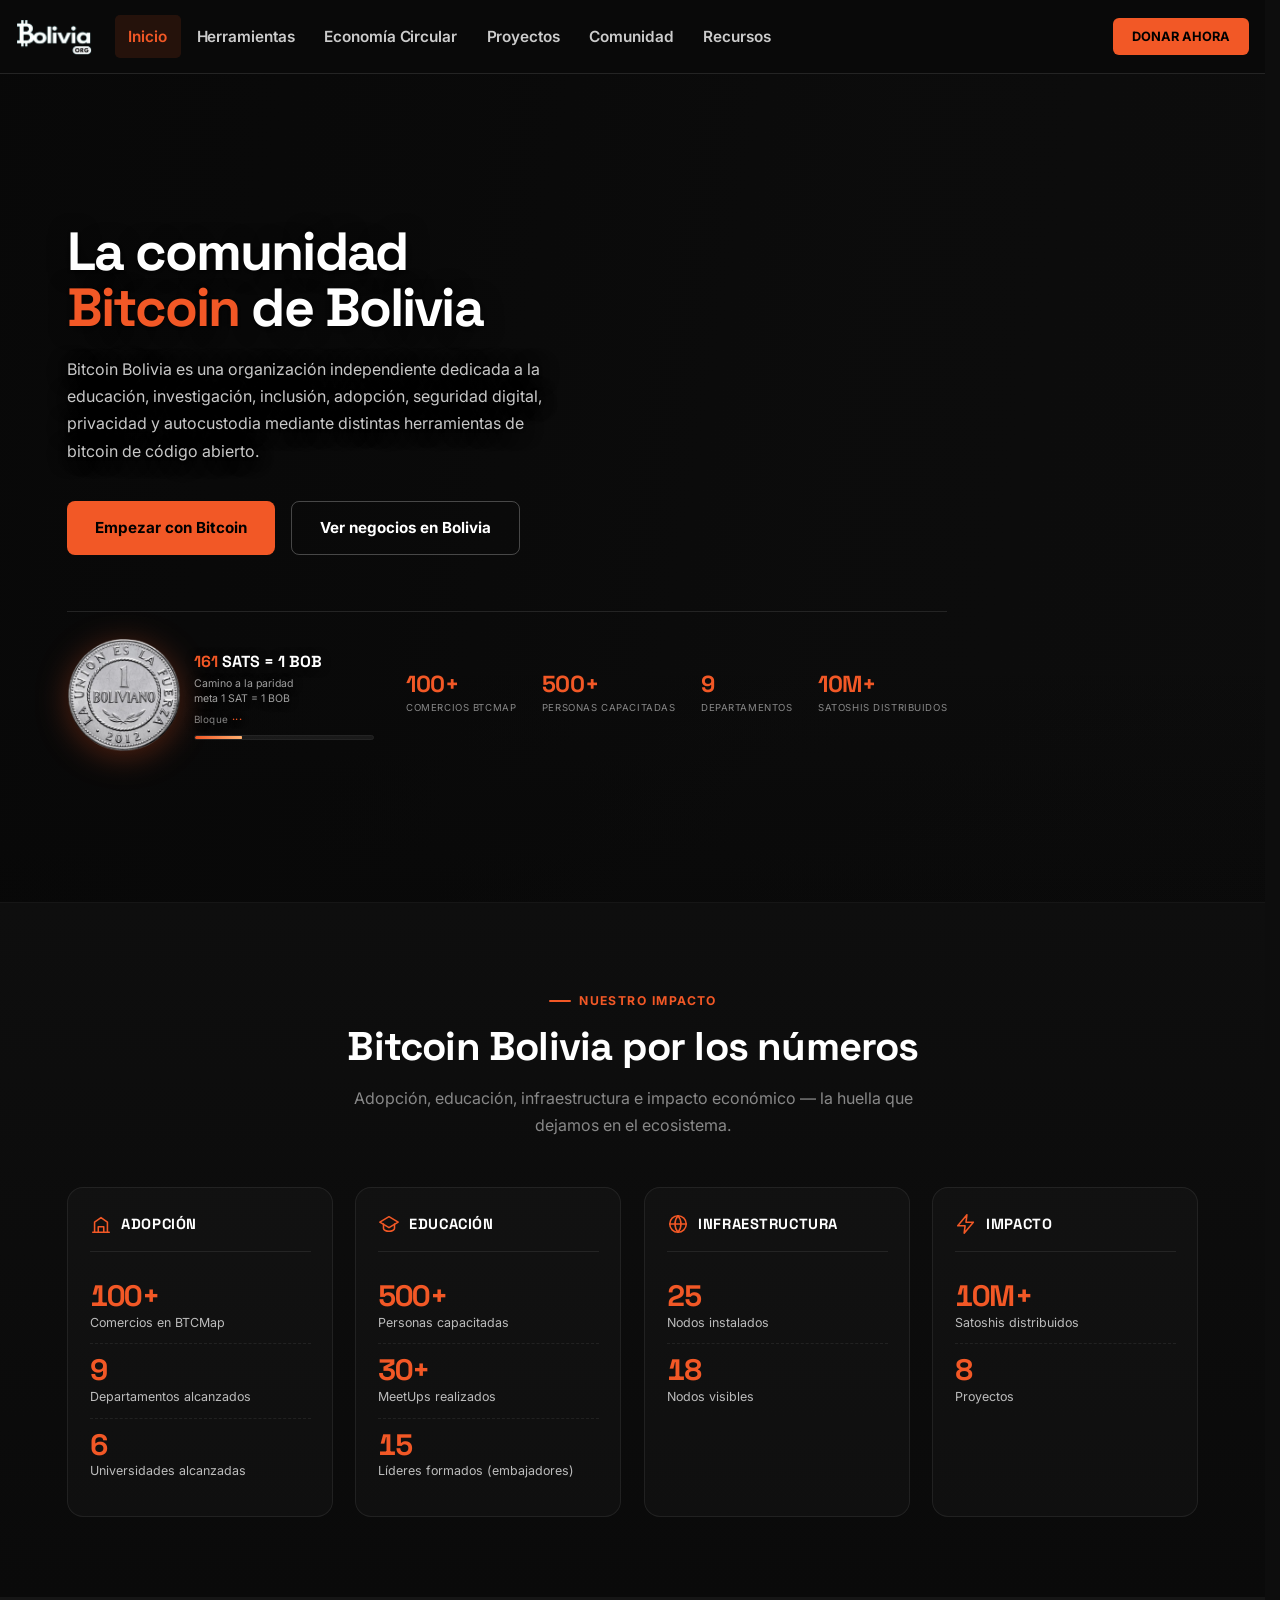
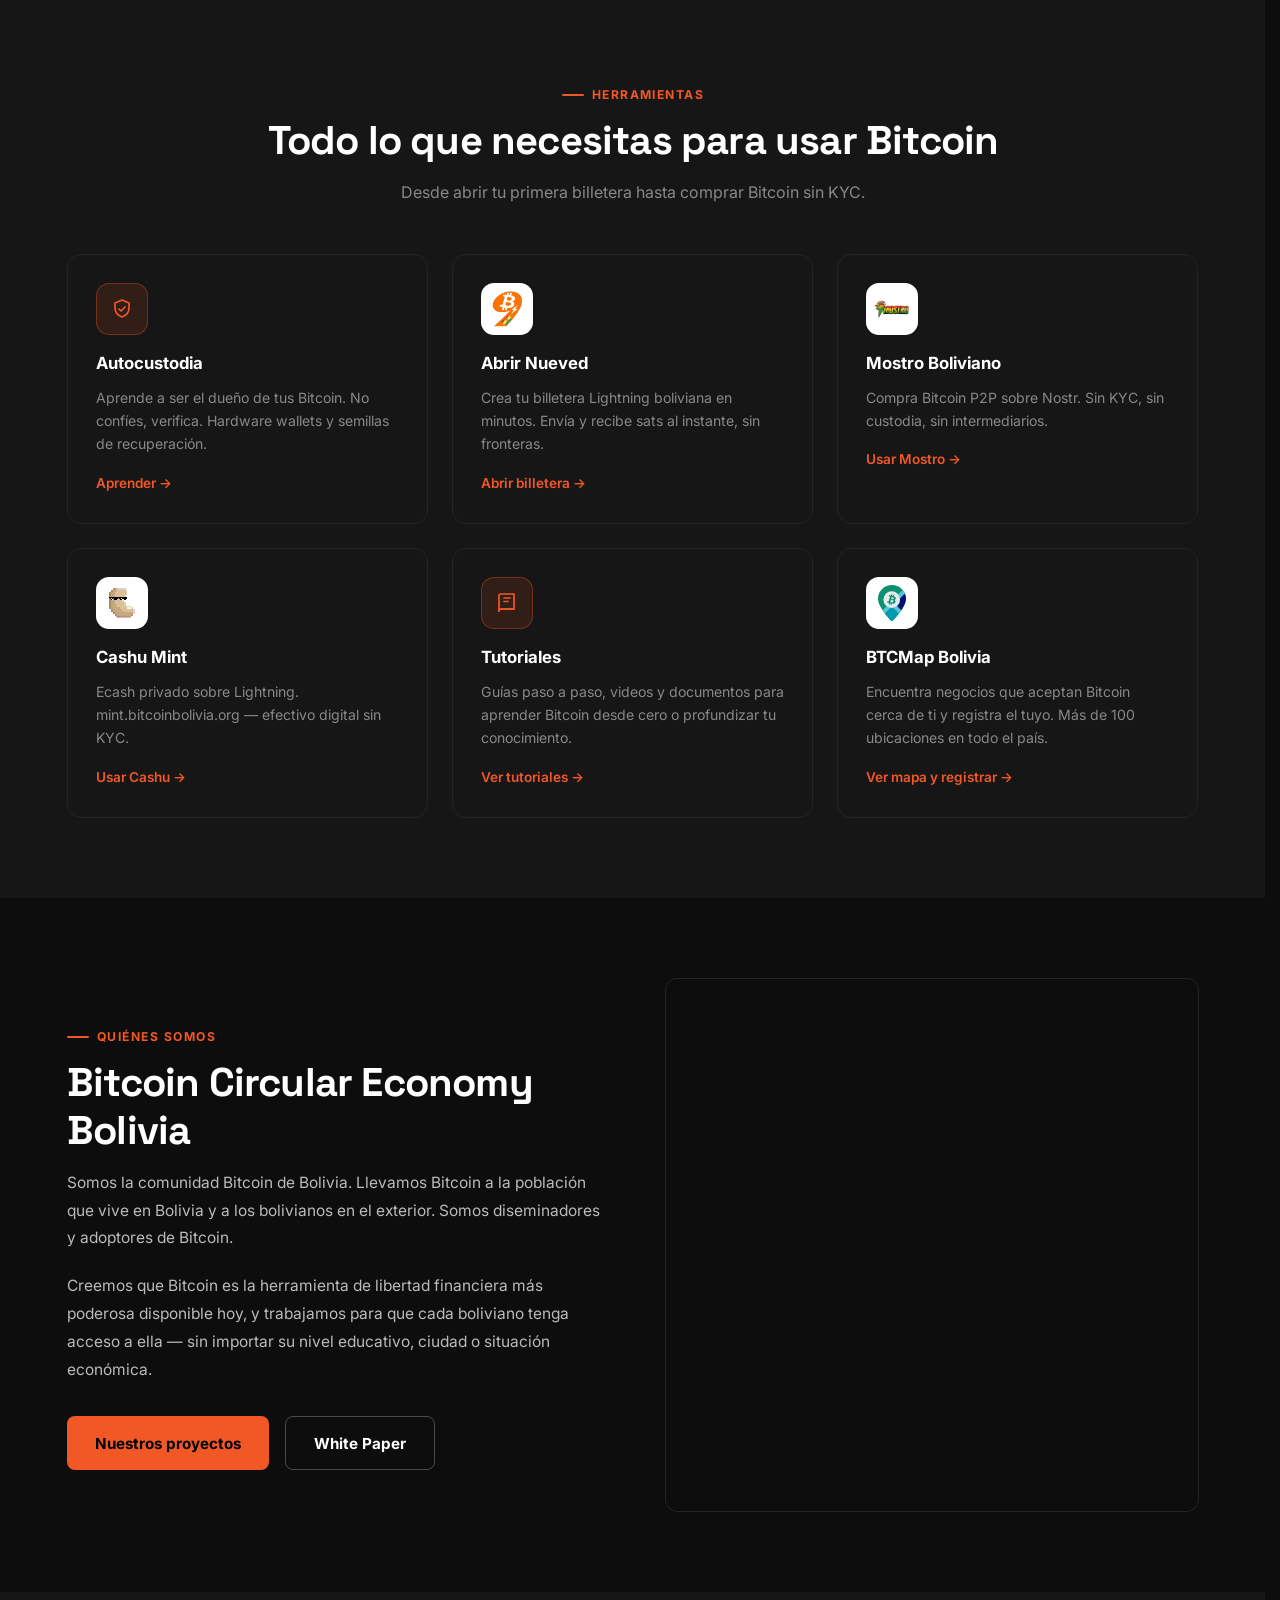
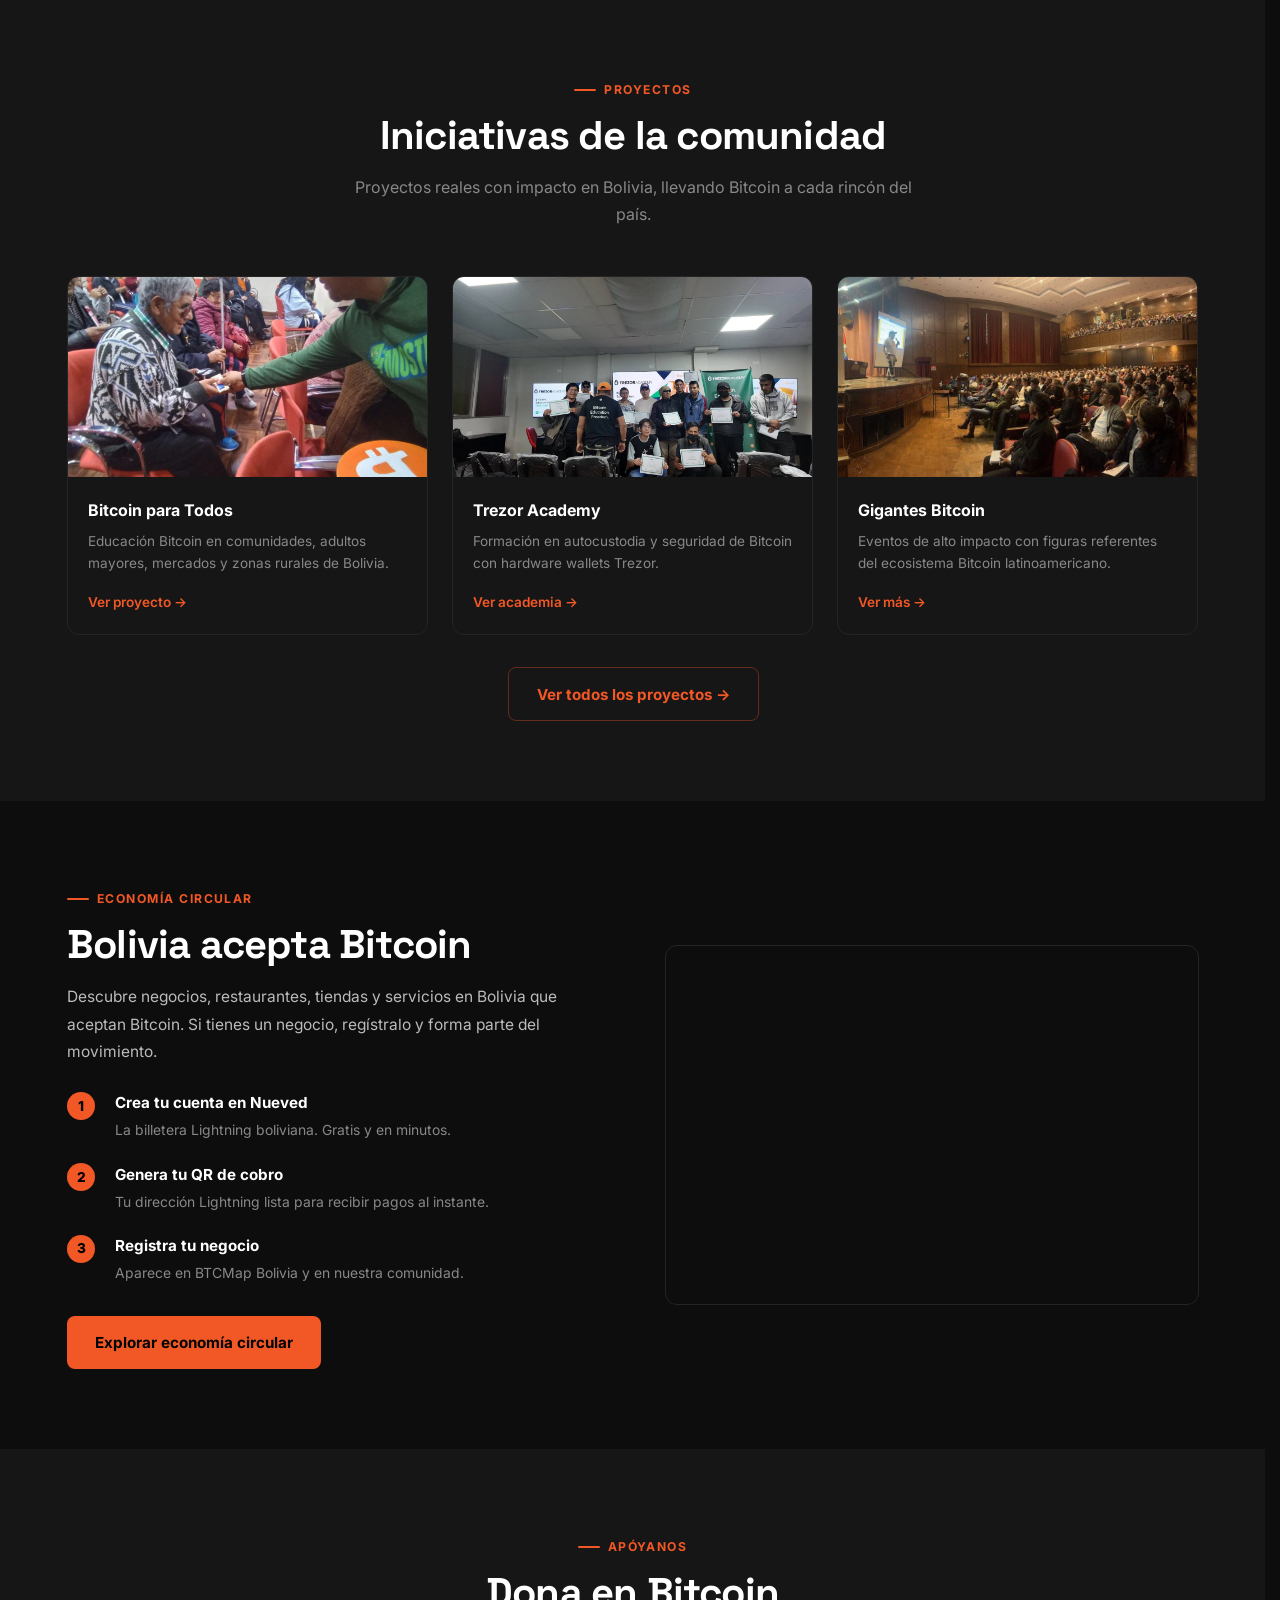
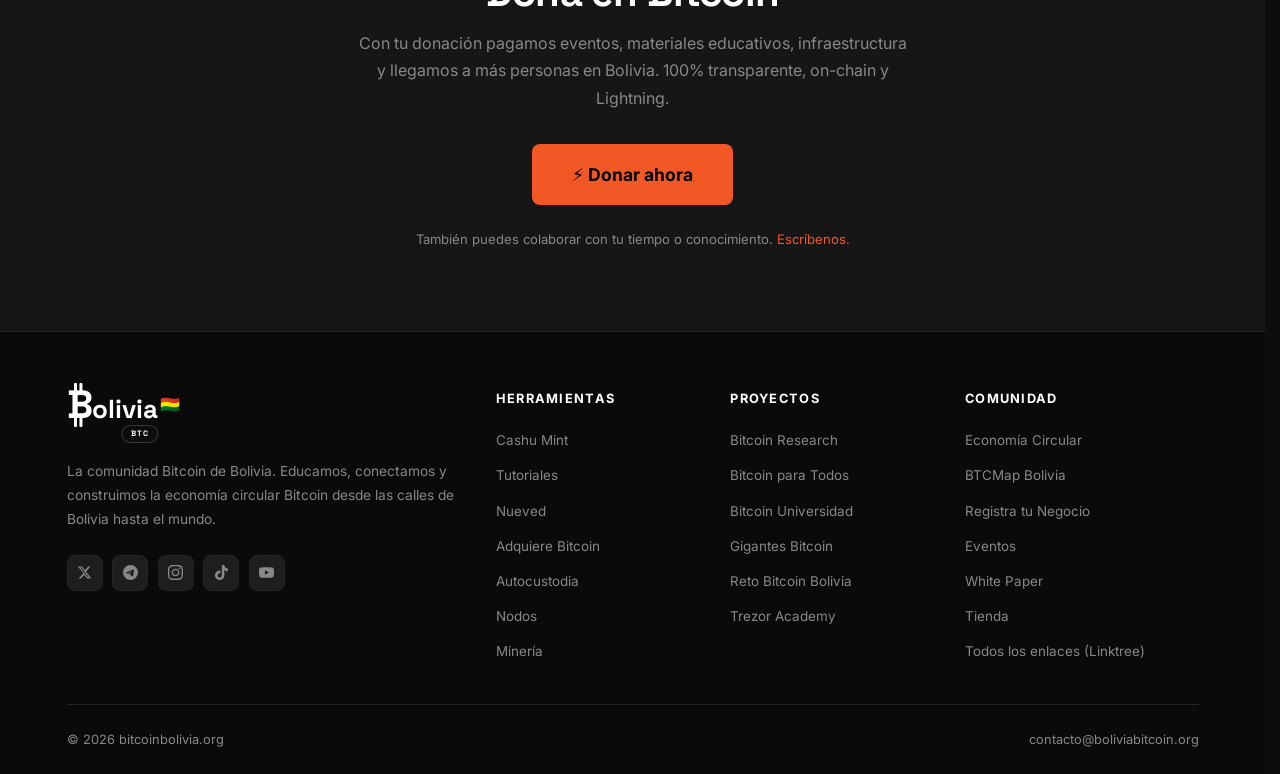
==== commit 0d73cc2e: "feat: agregar imágenes reales y sección Comunidad en Línea" ====
--- a/index.html
+++ b/index.html
@@ -59,12 +59,7 @@
 <nav class="navbar" id="navbar">
   <div class="nav-inner">
     <a href="index.html" class="nav-logo-link">
-      <span class="wm nav-wm">
-        <span class="wm-row">
-          <span class="wm-b">B</span><span class="wm-olivia">olivia</span><span class="wm-flag">🇧🇴</span>
-        </span>
-        <span class="wm-badge">BTC</span>
-      </span>
+      <img src="assets/img/logos/bitcoinbolivia-white.png" alt="Bitcoin Bolivia" style="height:36px; width:auto;">
     </a>
 
     <button class="nav-toggle" id="navToggle" aria-label="Abrir menú">
@@ -157,6 +152,7 @@
   <div class="hero-slides">
     <div class="hero-slide" style="background-image: url('assets/img/comunidad/photo_2026-06-04_03-18-21.webp')"></div>
     <div class="hero-slide" style="background-image: url('assets/img/comunidad/photo_2026-06-04_03-23-06.webp')"></div>
+    <div class="hero-slide" style="background-image: url('assets/img/comunidad/myfirstbitcoin.jpg')"></div>
     <div class="hero-slide" style="background-image: url('assets/img/comunidad/photo_2026-06-04_03-23-09.webp')"></div>
   </div>
   <div class="hero-scrim"></div>
@@ -532,7 +528,7 @@
           <a href="https://t.me/btcxbolivia" class="soc-btn tg-btn" title="Telegram" target="_blank" rel="noopener"><svg viewBox="0 0 24 24"><path d="M11.944 0A12 12 0 0 0 0 12a12 12 0 0 0 12 12 12 12 0 0 0 12-12A12 12 0 0 0 12 0a12 12 0 0 0-.056 0zm4.962 7.224c.1-.002.321.023.465.14a.506.506 0 0 1 .171.325c.016.093.036.306.02.472-.18 1.898-.962 6.502-1.36 8.627-.168.9-.499 1.201-.82 1.23-.696.065-1.225-.46-1.9-.902-1.056-.693-1.653-1.124-2.678-1.8-1.185-.78-.417-1.21.258-1.91.177-.184 3.247-2.977 3.307-3.23.007-.032.014-.15-.056-.212s-.174-.041-.249-.024c-.106.024-1.793 1.14-5.061 3.345-.48.33-.913.49-1.302.48-.428-.008-1.252-.241-1.865-.44-.752-.245-1.349-.374-1.297-.789.027-.216.325-.437.893-.663 3.498-1.524 5.83-2.529 6.998-3.014 3.332-1.386 4.025-1.627 4.476-1.635z"/></svg></a>
           <a href="https://www.instagram.com/btcxbolivia" class="soc-btn ig-btn" title="Instagram" target="_blank" rel="noopener"><svg viewBox="0 0 24 24"><path d="M12 2.163c3.204 0 3.584.012 4.85.07 3.252.148 4.771 1.691 4.919 4.919.058 1.265.069 1.645.069 4.849 0 3.205-.012 3.584-.069 4.849-.149 3.225-1.664 4.771-4.919 4.919-1.266.058-1.644.07-4.85.07-3.204 0-3.584-.012-4.849-.07-3.26-.149-4.771-1.699-4.919-4.92-.058-1.265-.07-1.644-.07-4.849 0-3.204.013-3.583.07-4.849.149-3.227 1.664-4.771 4.919-4.919 1.266-.057 1.645-.069 4.849-.069zm0-2.163c-3.259 0-3.667.014-4.947.072-4.358.2-6.78 2.618-6.98 6.98-.059 1.281-.073 1.689-.073 4.948 0 3.259.014 3.668.072 4.948.2 4.358 2.618 6.78 6.98 6.98 1.281.058 1.689.072 4.948.072 3.259 0 3.668-.014 4.948-.072 4.354-.2 6.782-2.618 6.979-6.98.059-1.28.073-1.689.073-4.948 0-3.259-.014-3.667-.072-4.947-.196-4.354-2.617-6.78-6.979-6.98-1.281-.059-1.69-.073-4.949-.073zm0 5.838c-3.403 0-6.162 2.759-6.162 6.162s2.759 6.163 6.162 6.163 6.162-2.759 6.162-6.163c0-3.403-2.759-6.162-6.162-6.162zm0 10.162c-2.209 0-4-1.79-4-4 0-2.209 1.791-4 4-4s4 1.791 4 4c0 2.21-1.791 4-4 4zm6.406-11.845c-.796 0-1.441.645-1.441 1.44s.645 1.44 1.441 1.44c.795 0 1.439-.645 1.439-1.44s-.644-1.44-1.439-1.44z"/></svg></a>
           <a href="https://www.tiktok.com/@btcxbolivia" class="soc-btn tt-btn" title="TikTok" target="_blank" rel="noopener"><svg viewBox="0 0 24 24"><path d="M12.525.02c1.31-.02 2.61-.01 3.91-.02.08 1.53.63 3.09 1.75 4.17 1.12 1.11 2.7 1.62 4.24 1.79v4.03c-1.44-.05-2.89-.35-4.2-.97-.57-.26-1.1-.59-1.62-.93-.01 2.92.01 5.84-.02 8.75-.08 1.4-.54 2.79-1.35 3.94-1.31 1.92-3.58 3.17-5.91 3.21-1.43.08-2.86-.31-4.08-1.03-2.02-1.19-3.44-3.37-3.65-5.71-.02-.5-.03-1-.01-1.49.18-1.9 1.12-3.72 2.58-4.96 1.66-1.44 3.98-2.13 6.15-1.72.02 1.48-.04 2.96-.04 4.44-.99-.32-2.15-.23-3.02.37-.63.41-1.11 1.04-1.36 1.75-.21.51-.15 1.07-.14 1.61.24 1.64 1.82 3.02 3.5 2.87 1.12-.01 2.19-.66 2.77-1.61.19-.33.4-.67.41-1.06.1-1.79.06-3.57.07-5.36.01-4.03-.01-8.05.02-12.07z"/></svg></a>
-          <a href="#" class="soc-btn yt-btn" title="YouTube" target="_blank" rel="noopener"><svg viewBox="0 0 24 24"><path d="M23.498 6.186a3.016 3.016 0 0 0-2.122-2.136C19.505 3.545 12 3.545 12 3.545s-7.505 0-9.377.505A3.017 3.017 0 0 0 .502 6.186C0 8.07 0 12 0 12s0 3.93.502 5.814a3.016 3.016 0 0 0 2.122 2.136c1.871.505 9.376.505 9.376.505s7.505 0 9.377-.505a3.015 3.015 0 0 0 2.122-2.136C24 15.93 24 12 24 12s0-3.93-.502-5.814zM9.545 15.568V8.432L15.818 12l-6.273 3.568z"/></svg></a>
+          <a href="https://youtube.com/@bitcoinr3" class="soc-btn yt-btn" title="YouTube" target="_blank" rel="noopener"><svg viewBox="0 0 24 24"><path d="M23.498 6.186a3.016 3.016 0 0 0-2.122-2.136C19.505 3.545 12 3.545 12 3.545s-7.505 0-9.377.505A3.017 3.017 0 0 0 .502 6.186C0 8.07 0 12 0 12s0 3.93.502 5.814a3.016 3.016 0 0 0 2.122 2.136c1.871.505 9.376.505 9.376.505s7.505 0 9.377-.505a3.015 3.015 0 0 0 2.122-2.136C24 15.93 24 12 24 12s0-3.93-.502-5.814zM9.545 15.568V8.432L15.818 12l-6.273 3.568z"/></svg></a>
         </div>
       </div>
 
--- a/css/style.css
+++ b/css/style.css
@@ -274,12 +274,13 @@
   background-size: cover;
   background-position: center 30%;
   opacity: 0;
-  animation: heroFade 18s infinite;
+  animation: heroFade 24s infinite;
 }
 
 .hero-slide:nth-child(1) { animation-delay: 0s; }
 .hero-slide:nth-child(2) { animation-delay: 6s;  }
 .hero-slide:nth-child(3) { animation-delay: 12s; }
+.hero-slide:nth-child(4) { animation-delay: 18s; }
 
 .hero-slide::after {
   content: '';
@@ -292,9 +293,9 @@
 }
 
 @keyframes heroFade {
-  0%, 27%  { opacity: 1; }
-  33%      { opacity: 0; }
-  94%      { opacity: 0; }
+  0%, 20%  { opacity: 1; }
+  25%      { opacity: 0; }
+  96%      { opacity: 0; }
   100%     { opacity: 1; }
 }
 
--- a/css/enhance.css
+++ b/css/enhance.css
@@ -162,10 +162,10 @@
 /* leve zoom lento para dar vida a las fotos */
 .hero-slide {
   background-position: center 35%;
-  animation: heroFade 18s infinite, heroZoom 18s infinite ease-out;
+  animation: heroFade 24s infinite, heroZoom 24s infinite ease-out;
 }
 @keyframes heroZoom {
-  0%, 27% { transform: scale(1.06); }
+  0%, 20% { transform: scale(1.06); }
   100%    { transform: scale(1); }
 }
 
@@ -1584,7 +1584,7 @@
 
 @media (prefers-reduced-motion: reduce) {
   .reveal { opacity: 1; transform: none; transition: none; }
-  .hero-slide { animation: heroFade 18s infinite; }
+  .hero-slide { animation: heroFade 24s infinite; }
 }
 
 /* ─── PARIDAD BAND inferior (mini ticker honesto) ─────────── */
@@ -1604,3 +1604,93 @@
   .parity-card { max-width: 460px; }
   .hero-stats { gap: 2rem; }
 }
+
+/* ─── CARRUSEL POR DEPARTAMENTO ───────────────────────────── */
+.depto-grid {
+  display: grid;
+  grid-template-columns: repeat(auto-fill, minmax(260px, 1fr));
+  gap: 1.5rem;
+}
+
+.depto-card {
+  background: var(--bg-card2);
+  border: 1px solid var(--border);
+  border-radius: 14px;
+  overflow: hidden;
+}
+
+.depto-label {
+  background: var(--orange);
+  color: #fff;
+  font-weight: 700;
+  font-size: 0.8rem;
+  text-transform: uppercase;
+  letter-spacing: 0.07em;
+  padding: 0.4rem 1rem;
+}
+
+.depto-carousel {
+  position: relative;
+  width: 100%;
+  aspect-ratio: 4 / 3;
+  overflow: hidden;
+}
+
+.depto-track {
+  display: flex;
+  height: 100%;
+  transition: transform 0.35s ease;
+}
+
+.depto-track img {
+  min-width: 100%;
+  width: 100%;
+  height: 100%;
+  object-fit: cover;
+  flex-shrink: 0;
+  display: block;
+}
+
+.depto-arrow {
+  position: absolute;
+  top: 50%;
+  transform: translateY(-50%);
+  background: rgba(0,0,0,0.55);
+  color: #fff;
+  border: none;
+  border-radius: 50%;
+  width: 2rem;
+  height: 2rem;
+  font-size: 1.3rem;
+  line-height: 1;
+  cursor: pointer;
+  z-index: 2;
+  display: flex;
+  align-items: center;
+  justify-content: center;
+  transition: background 0.2s;
+}
+.depto-arrow:hover { background: var(--orange); }
+.depto-prev { left: 0.4rem; }
+.depto-next { right: 0.4rem; }
+
+.depto-dots {
+  position: absolute;
+  bottom: 0.5rem;
+  left: 50%;
+  transform: translateX(-50%);
+  display: flex;
+  gap: 0.35rem;
+}
+.depto-dot {
+  width: 6px;
+  height: 6px;
+  border-radius: 50%;
+  background: rgba(255,255,255,0.45);
+  cursor: pointer;
+  transition: background 0.2s;
+}
+.depto-dot.active { background: var(--orange); }
+
+/* Ocultar flechas si solo hay 1 foto */
+.depto-carousel[data-single="true"] .depto-arrow { display: none; }
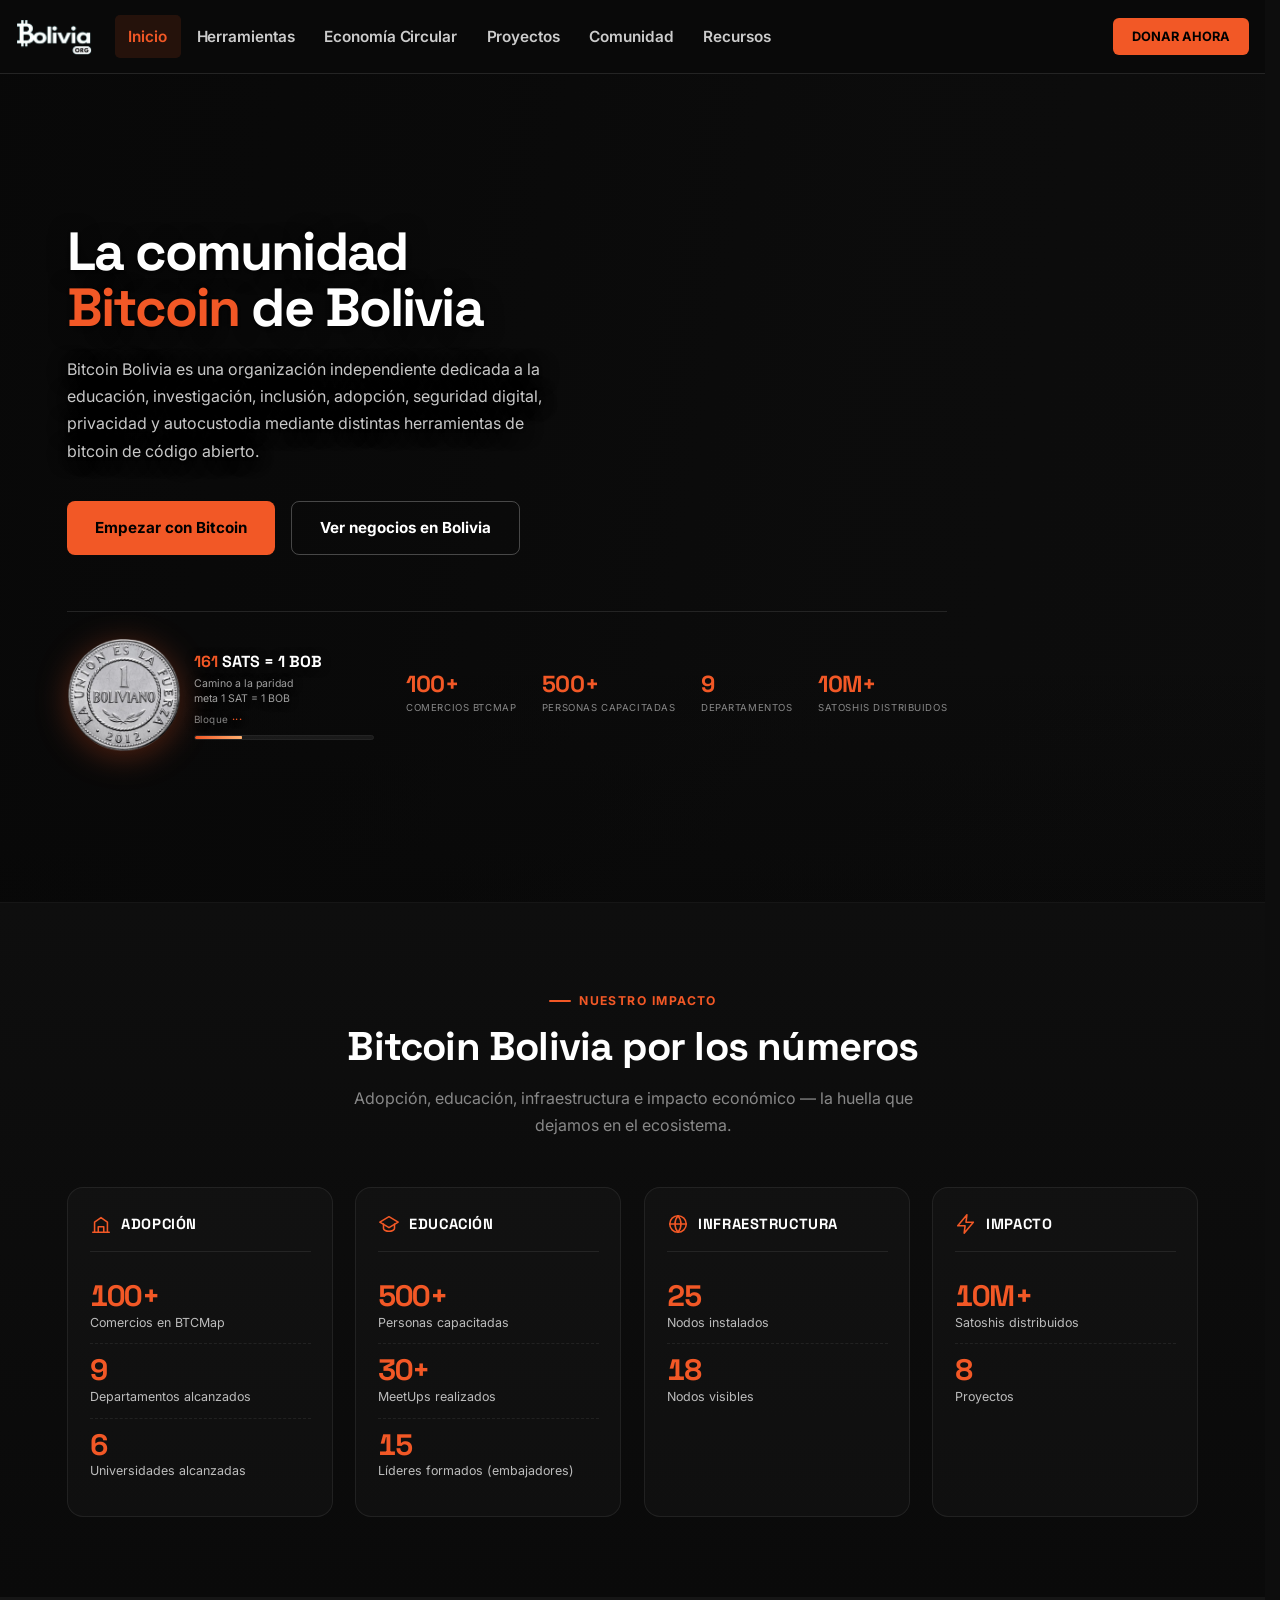
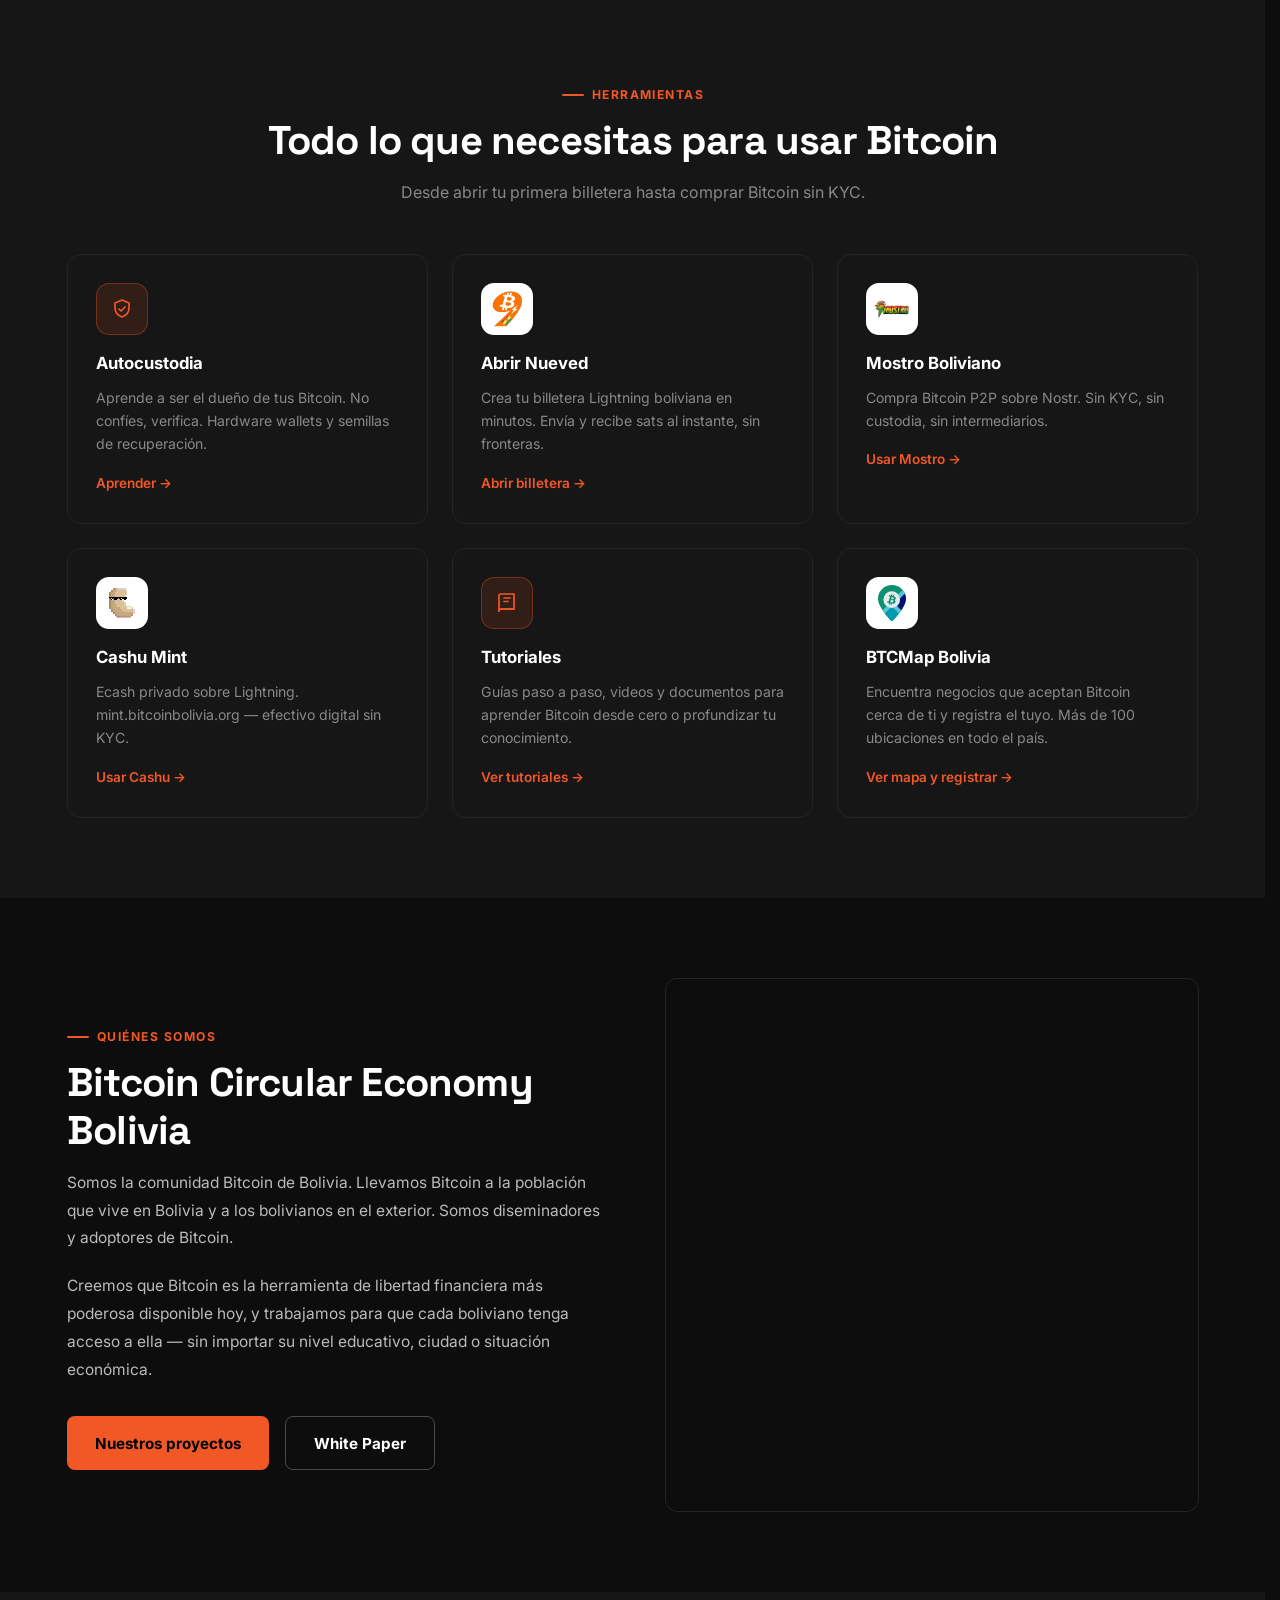
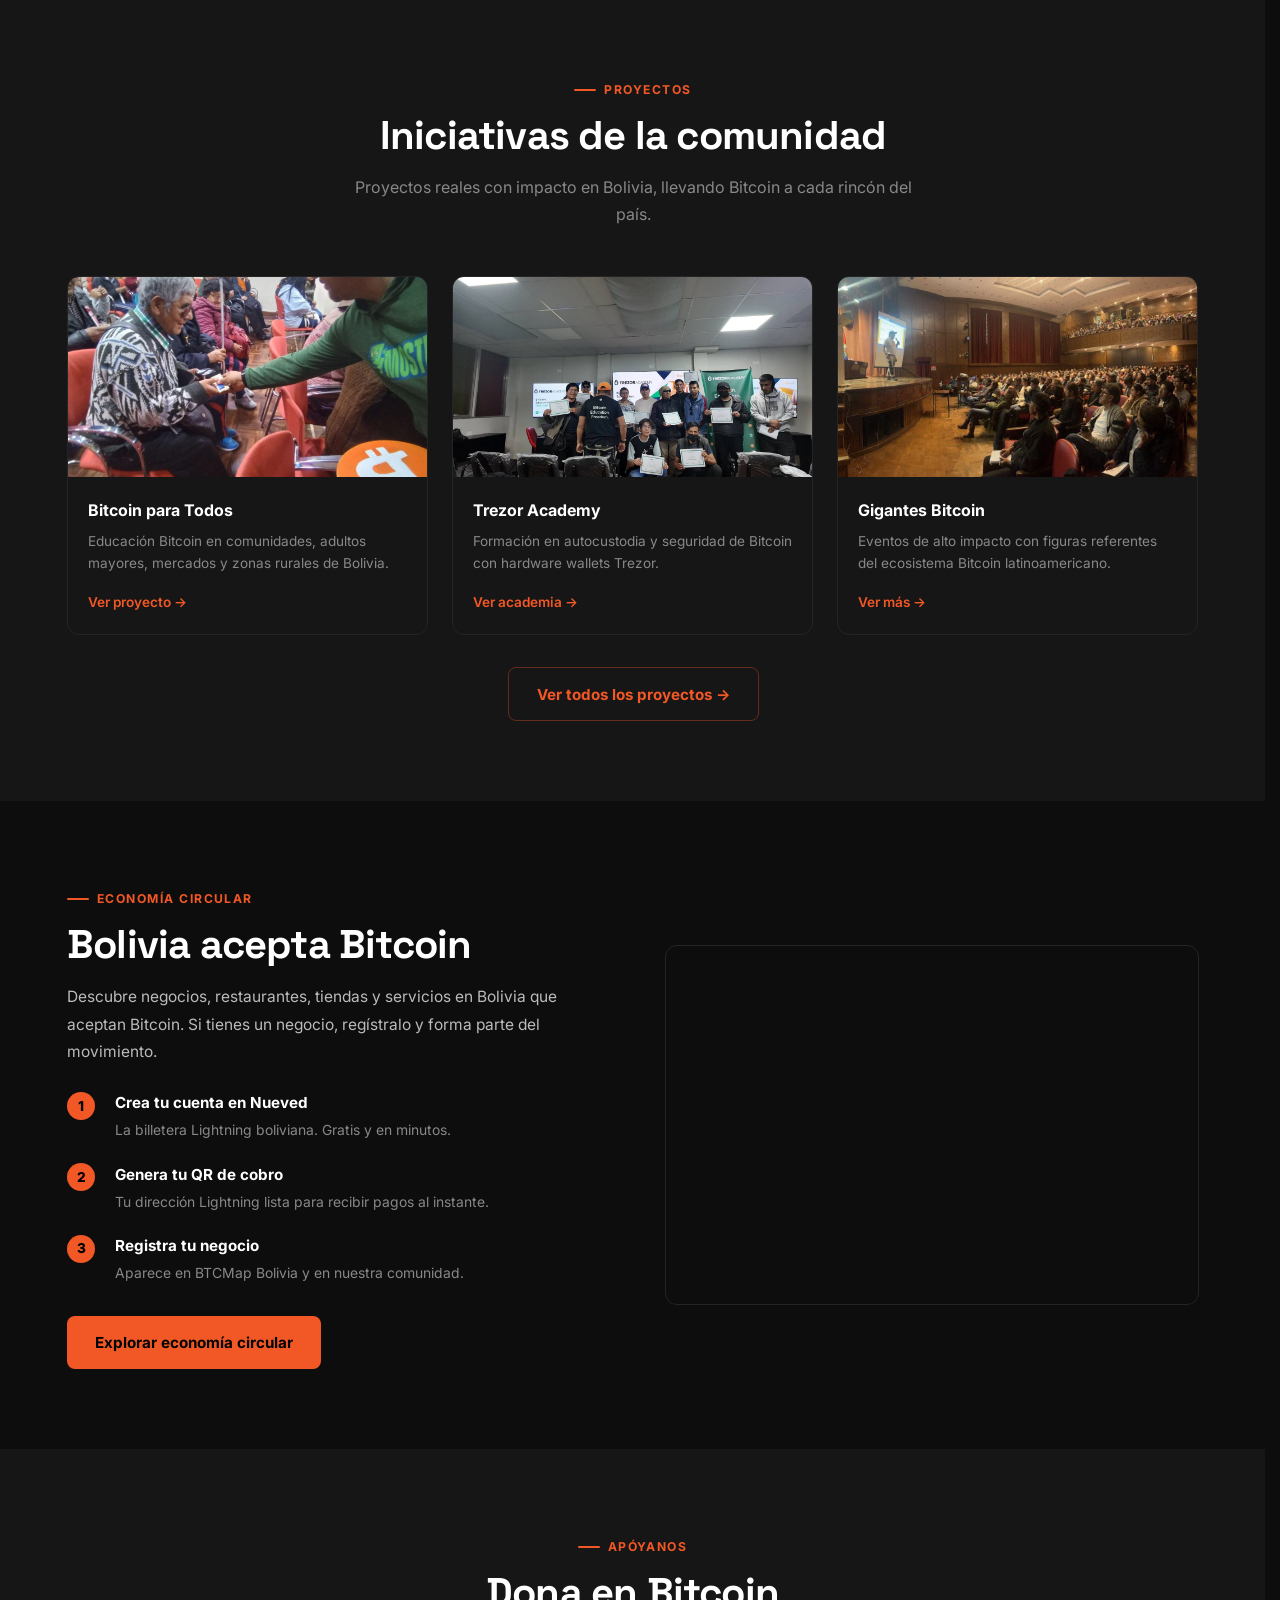
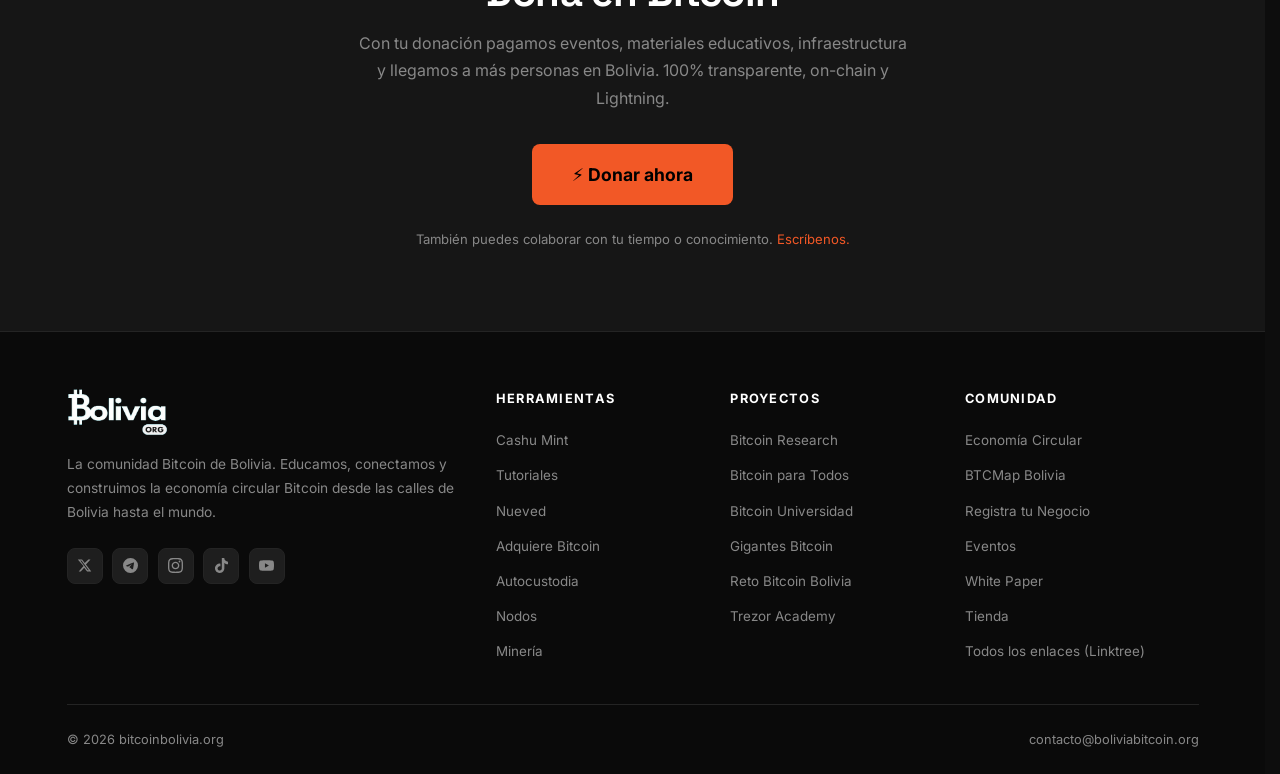
==== commit ea2d0a49: "feat: logo en footer, imágenes reales y ajustes de secciones" ====
--- a/index.html
+++ b/index.html
@@ -513,12 +513,7 @@
   <div class="container">
     <div class="footer-grid">
       <div>
-        <span class="wm footer-wm">
-          <span class="wm-row">
-            <span class="wm-b">B</span><span class="wm-olivia">olivia</span><span class="wm-flag">🇧🇴</span>
-          </span>
-          <span class="wm-badge">BTC</span>
-        </span>
+        <a href="index.html"><img src="assets/img/logos/bitcoinbolivia-white.png" alt="Bitcoin Bolivia" style="height:48px; width:auto; display:block; margin-bottom:1rem;"></a>
         <p class="footer-desc">
           La comunidad Bitcoin de Bolivia. Educamos, conectamos y construimos la economía circular Bitcoin
           desde las calles de Bolivia hasta el mundo.
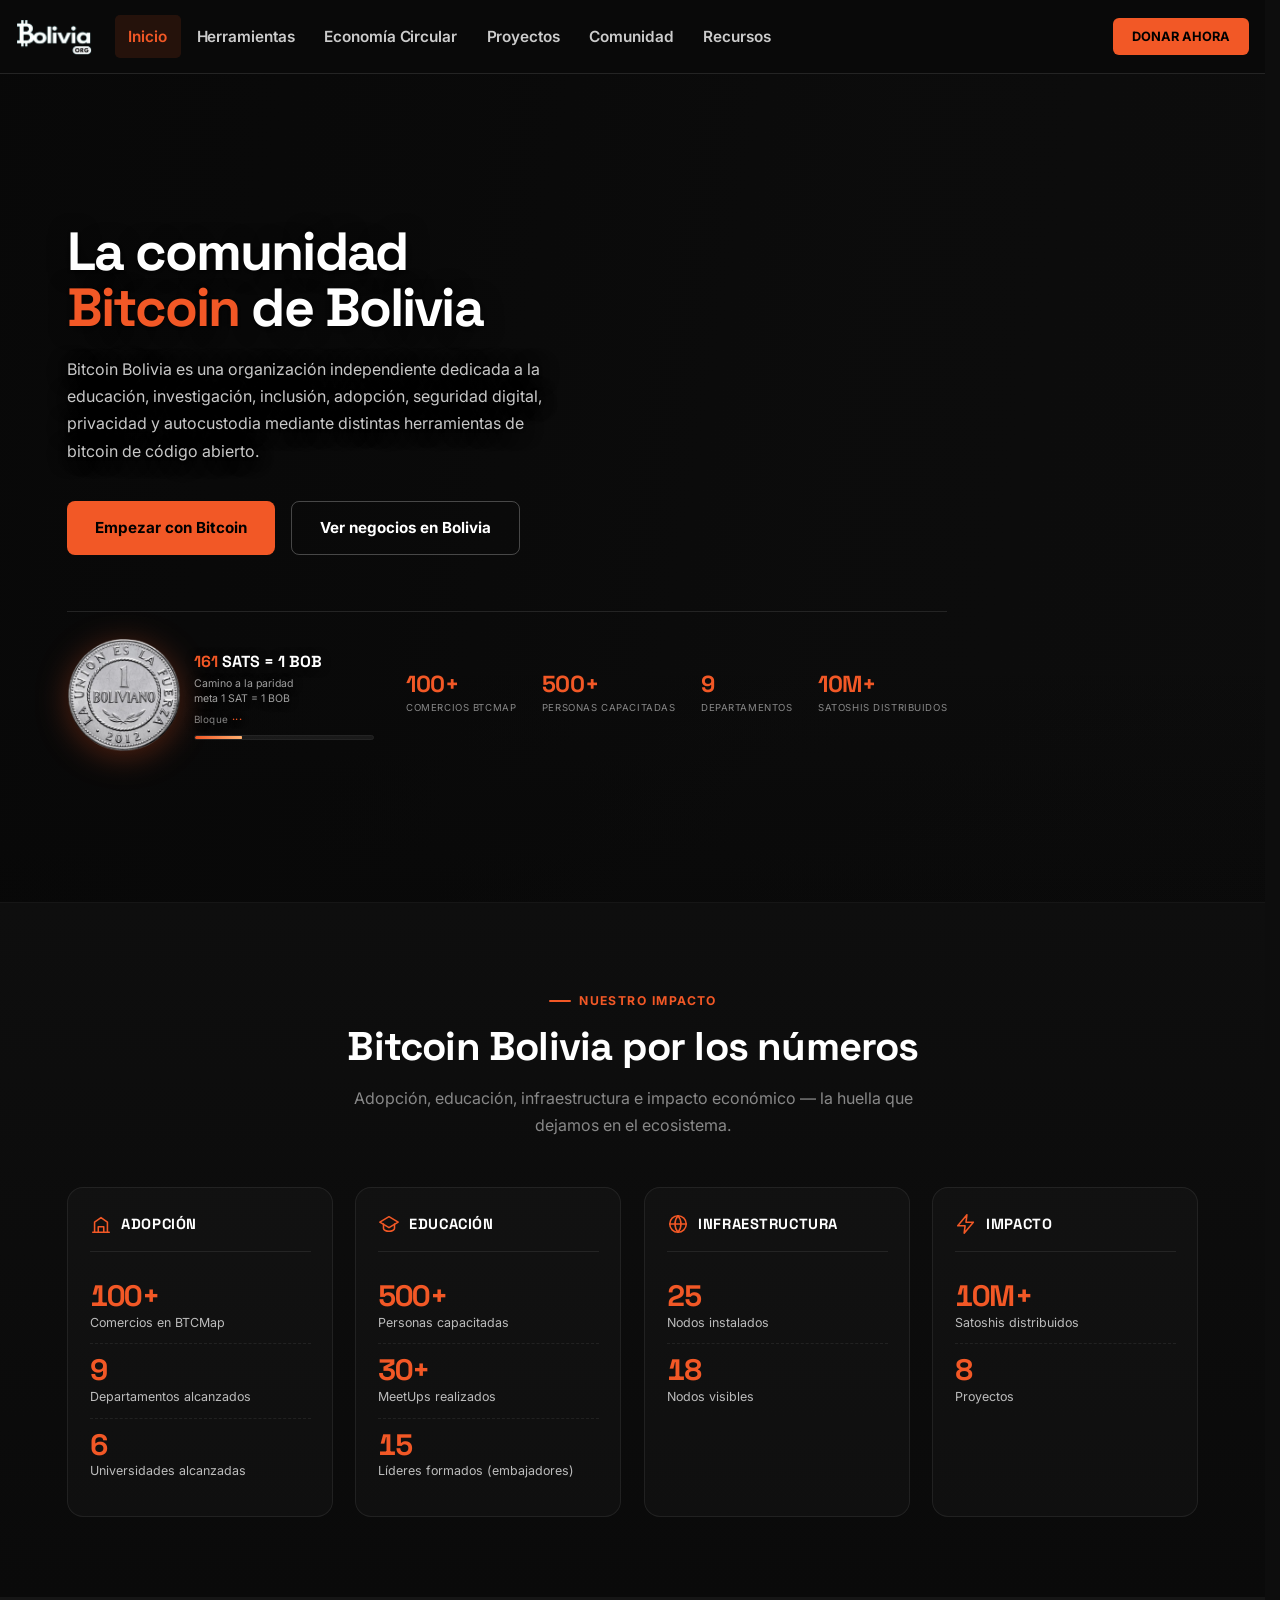
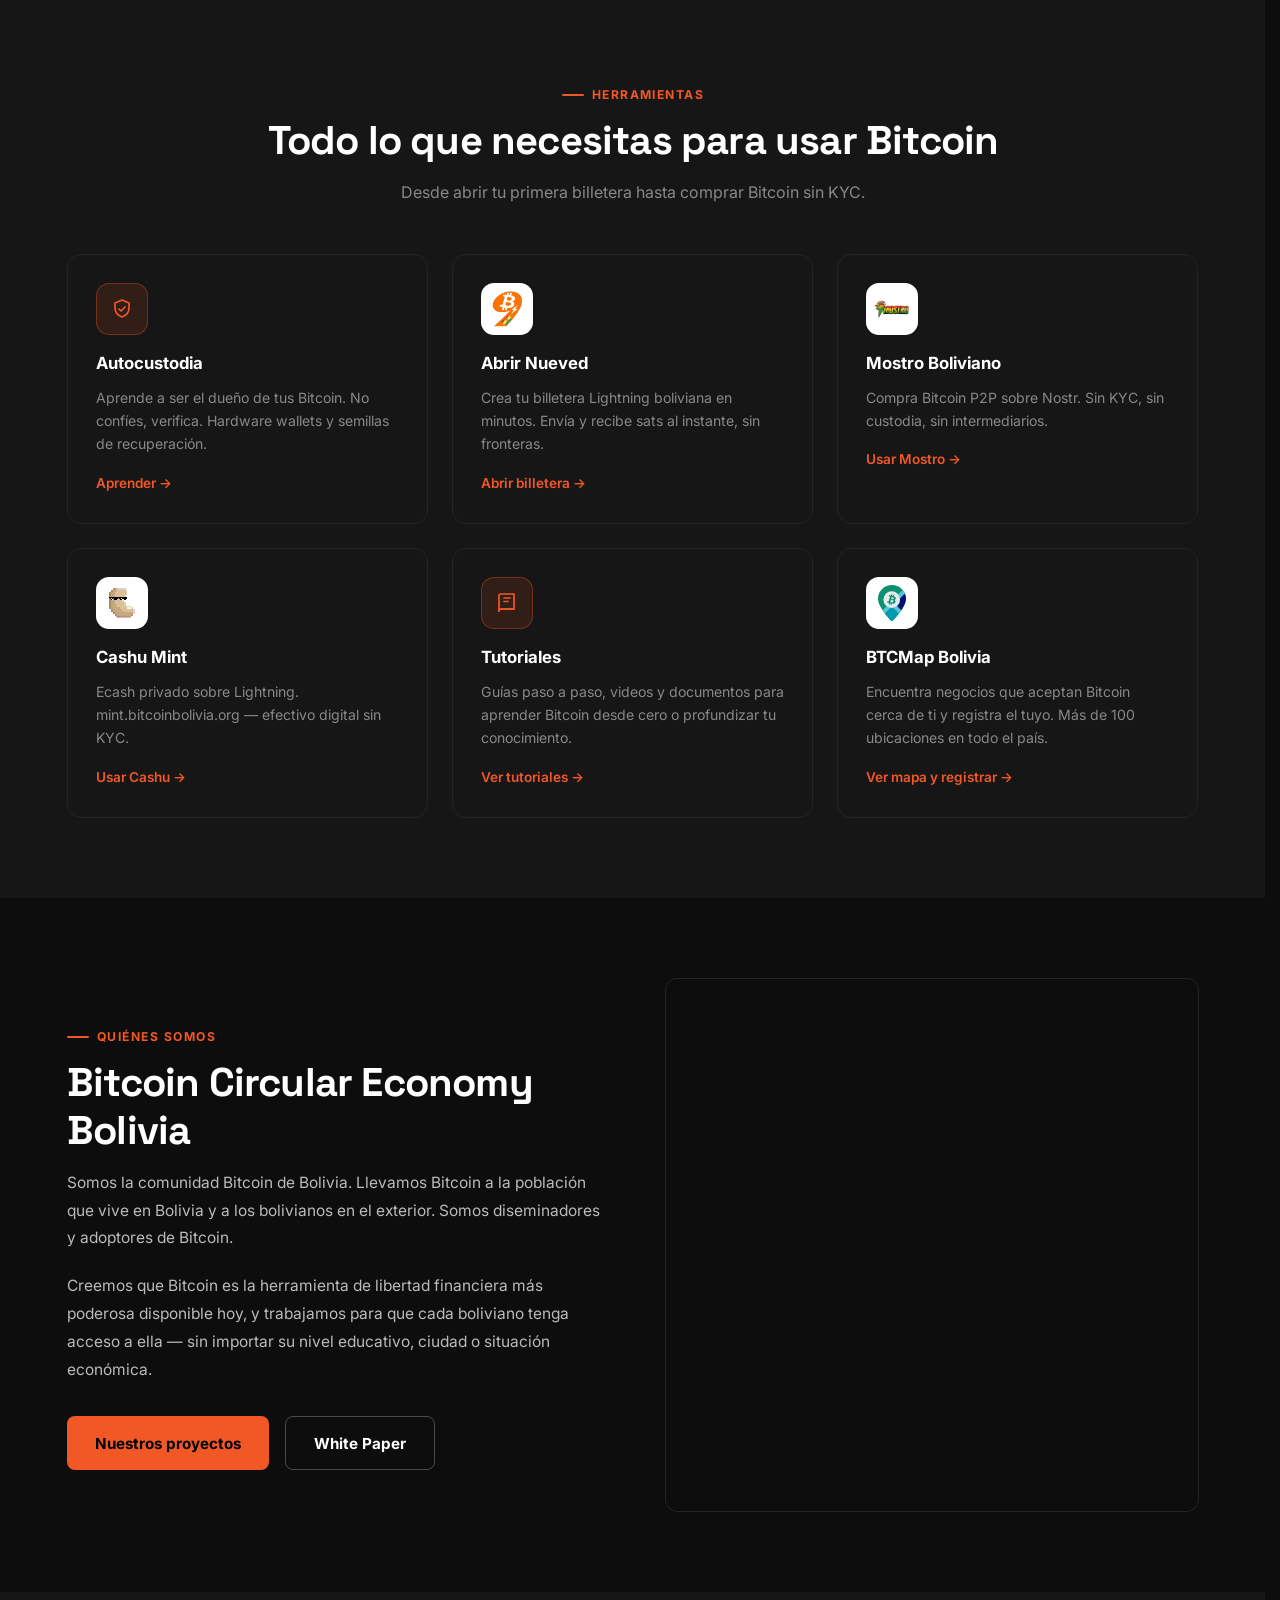
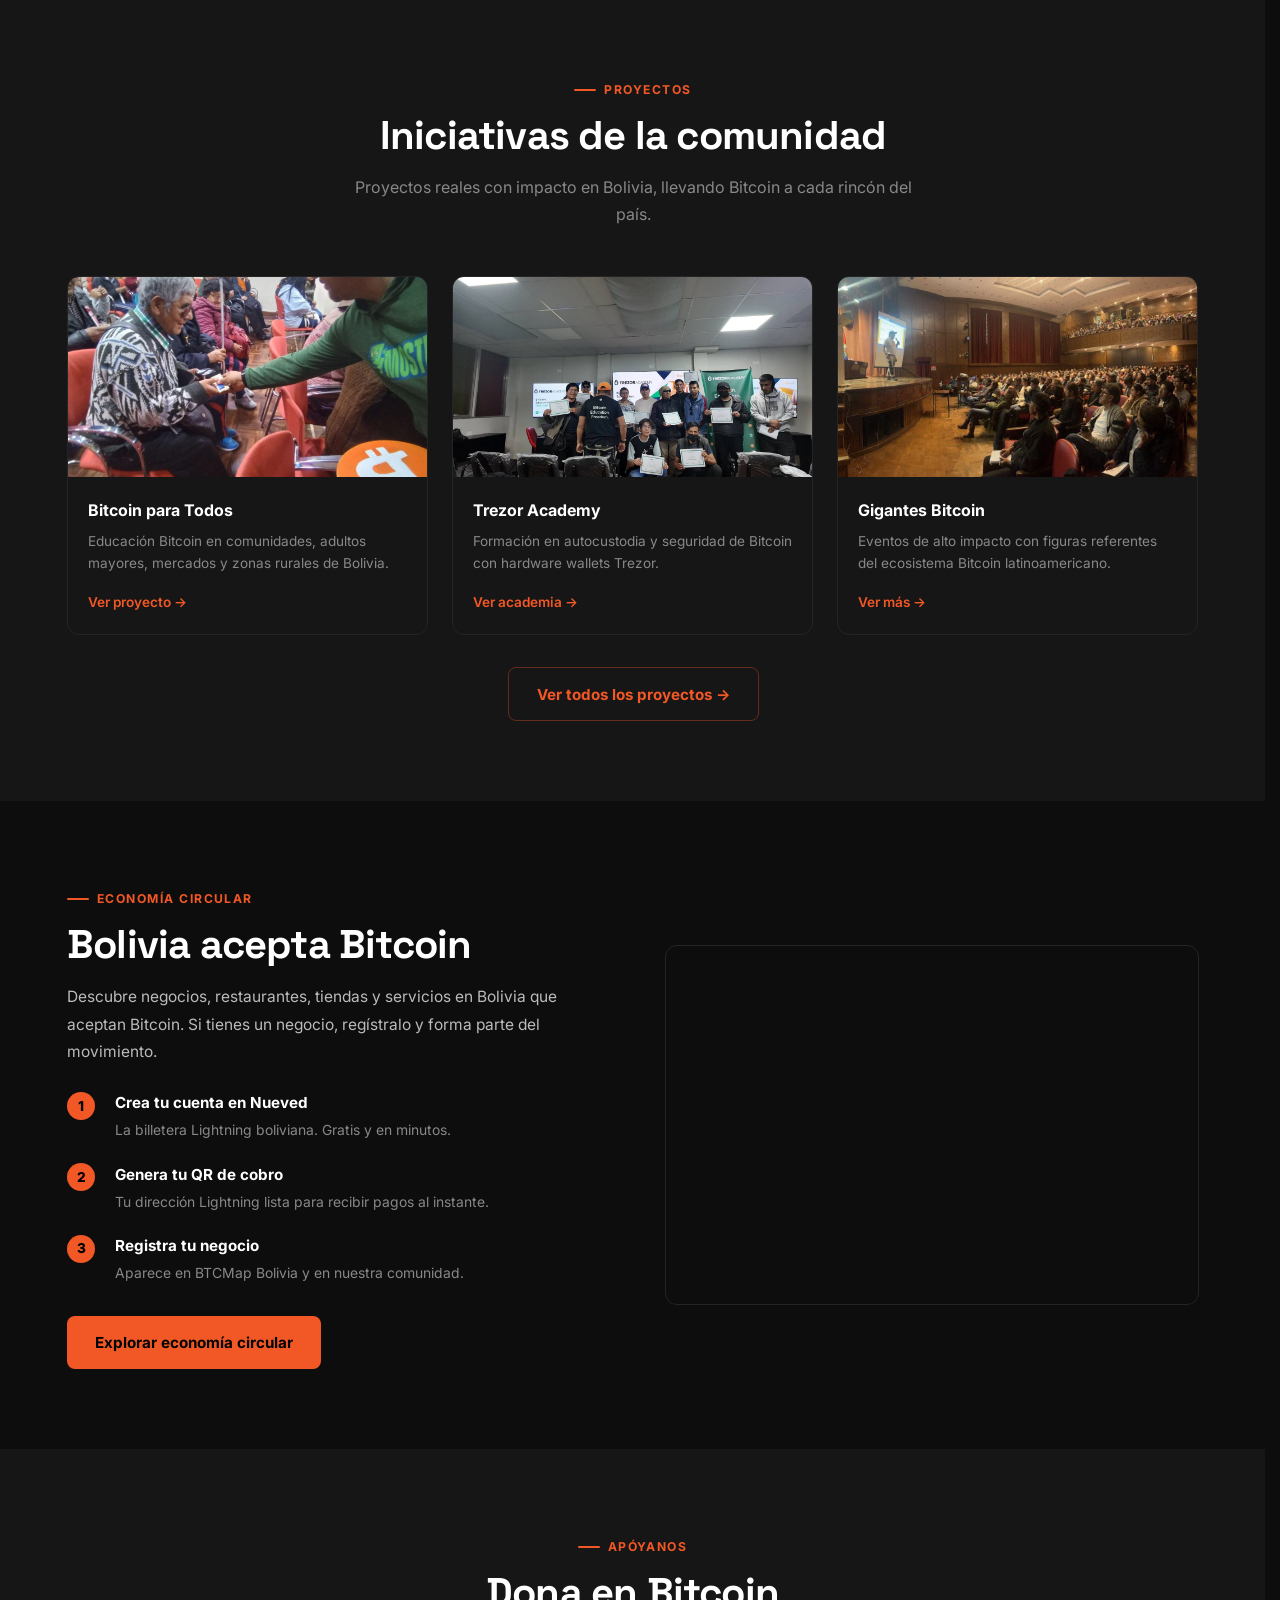
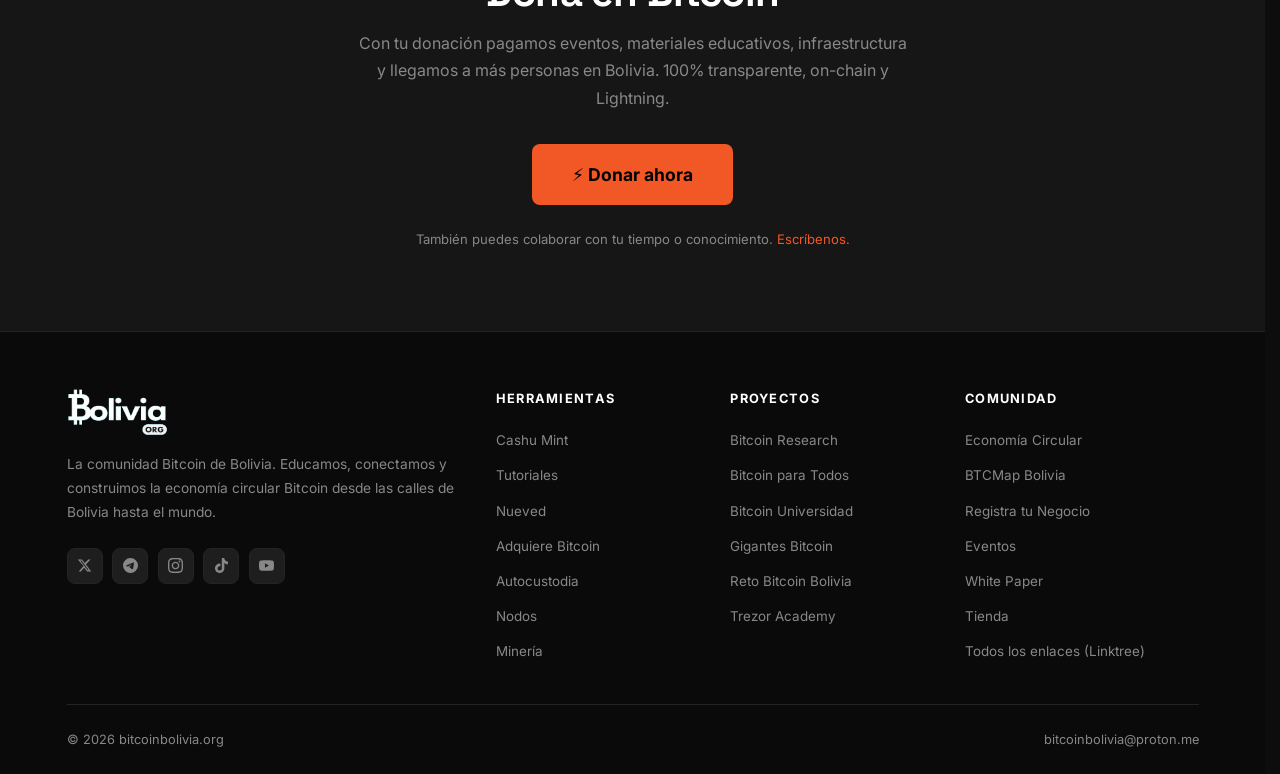
==== commit 003f5b47: "actualizaciones" ====
--- a/index.html
+++ b/index.html
@@ -42,7 +42,7 @@
     "url": "https://bitcoinbolivia.org",
     "logo": "https://bitcoinbolivia.org/assets/img/logos/favicon-512.png",
     "description": "La comunidad Bitcoin de Bolivia. Educación, adopción y economía circular con Bitcoin en Bolivia.",
-    "email": "contacto@boliviabitcoin.org",
+    "email": "bitcoinbolivia@proton.me",
     "areaServed": { "@type": "Country", "name": "Bolivia" },
     "sameAs": [
       "https://x.com/btcxbolivia",
@@ -122,19 +122,20 @@
       <li class="has-dropdown">
         <a href="eventos.html">Comunidad</a>
         <ul class="dropdown-menu">
+          <li><a href="eventos.html#partners">Partners</a></li>
+          <li><a href="eventos.html#voluntario">Sé Voluntario</a></li>
+          <li><a href="eventos.html#comunidad-online">Comunidad en línea</a></li>
+          <li><a href="eventos.html#comunidades-amigas">Comunidades Amigas</a></li>
           <li><a href="eventos.html#news">Bitcoin Bolivia News</a></li>
           <li><a href="eventos.html#blog">Blog</a></li>
           <li><a href="eventos.html#feed">Feed</a></li>
-          <li><a href="eventos.html#comunidades-amigas">Comunidades Amigas</a></li>
-          <li><a href="eventos.html#voluntario">Sé Voluntario</a></li>
           <li><a href="eventos.html#nostr">Conecta Nostr</a></li>
           <li><a href="eventos.html#nos-viste-en">Nos Viste en</a></li>
-          <li><a href="eventos.html#partners">Partners</a></li>
         </ul>
       </li>
 
       <li class="has-dropdown">
-        <a href="#recursos">Recursos</a>
+        <a href="whitepaper.html">Recursos</a>
         <ul class="dropdown-menu">
           <li><a href="whitepaper.html">White Paper</a></li>
           <li><a href="tienda.html">Tienda</a></li>
@@ -568,7 +569,7 @@
 
     <div class="footer-bottom">
       <div class="footer-copy">© 2026 bitcoinbolivia.org</div>
-      <div class="footer-copy">contacto@boliviabitcoin.org</div>
+      <div class="footer-copy">bitcoinbolivia@proton.me</div>
     </div>
   </div>
 </footer>
